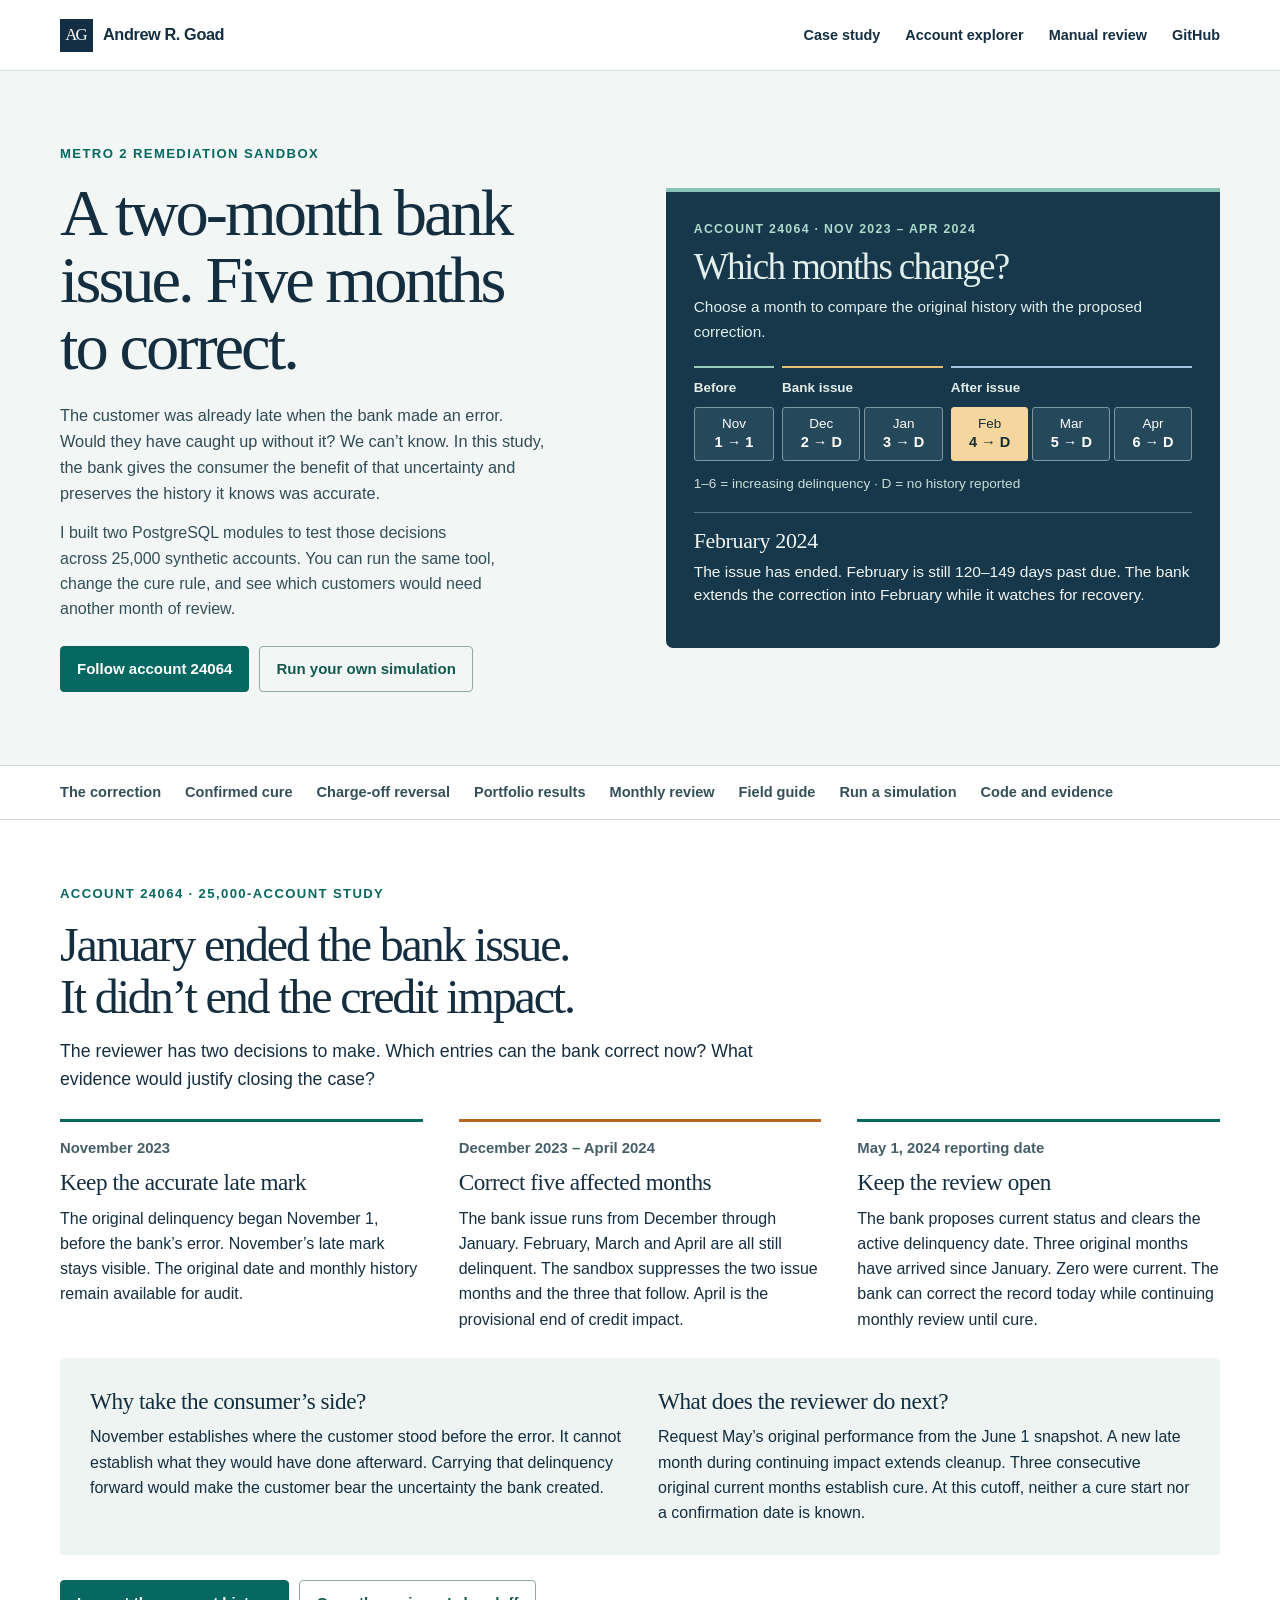
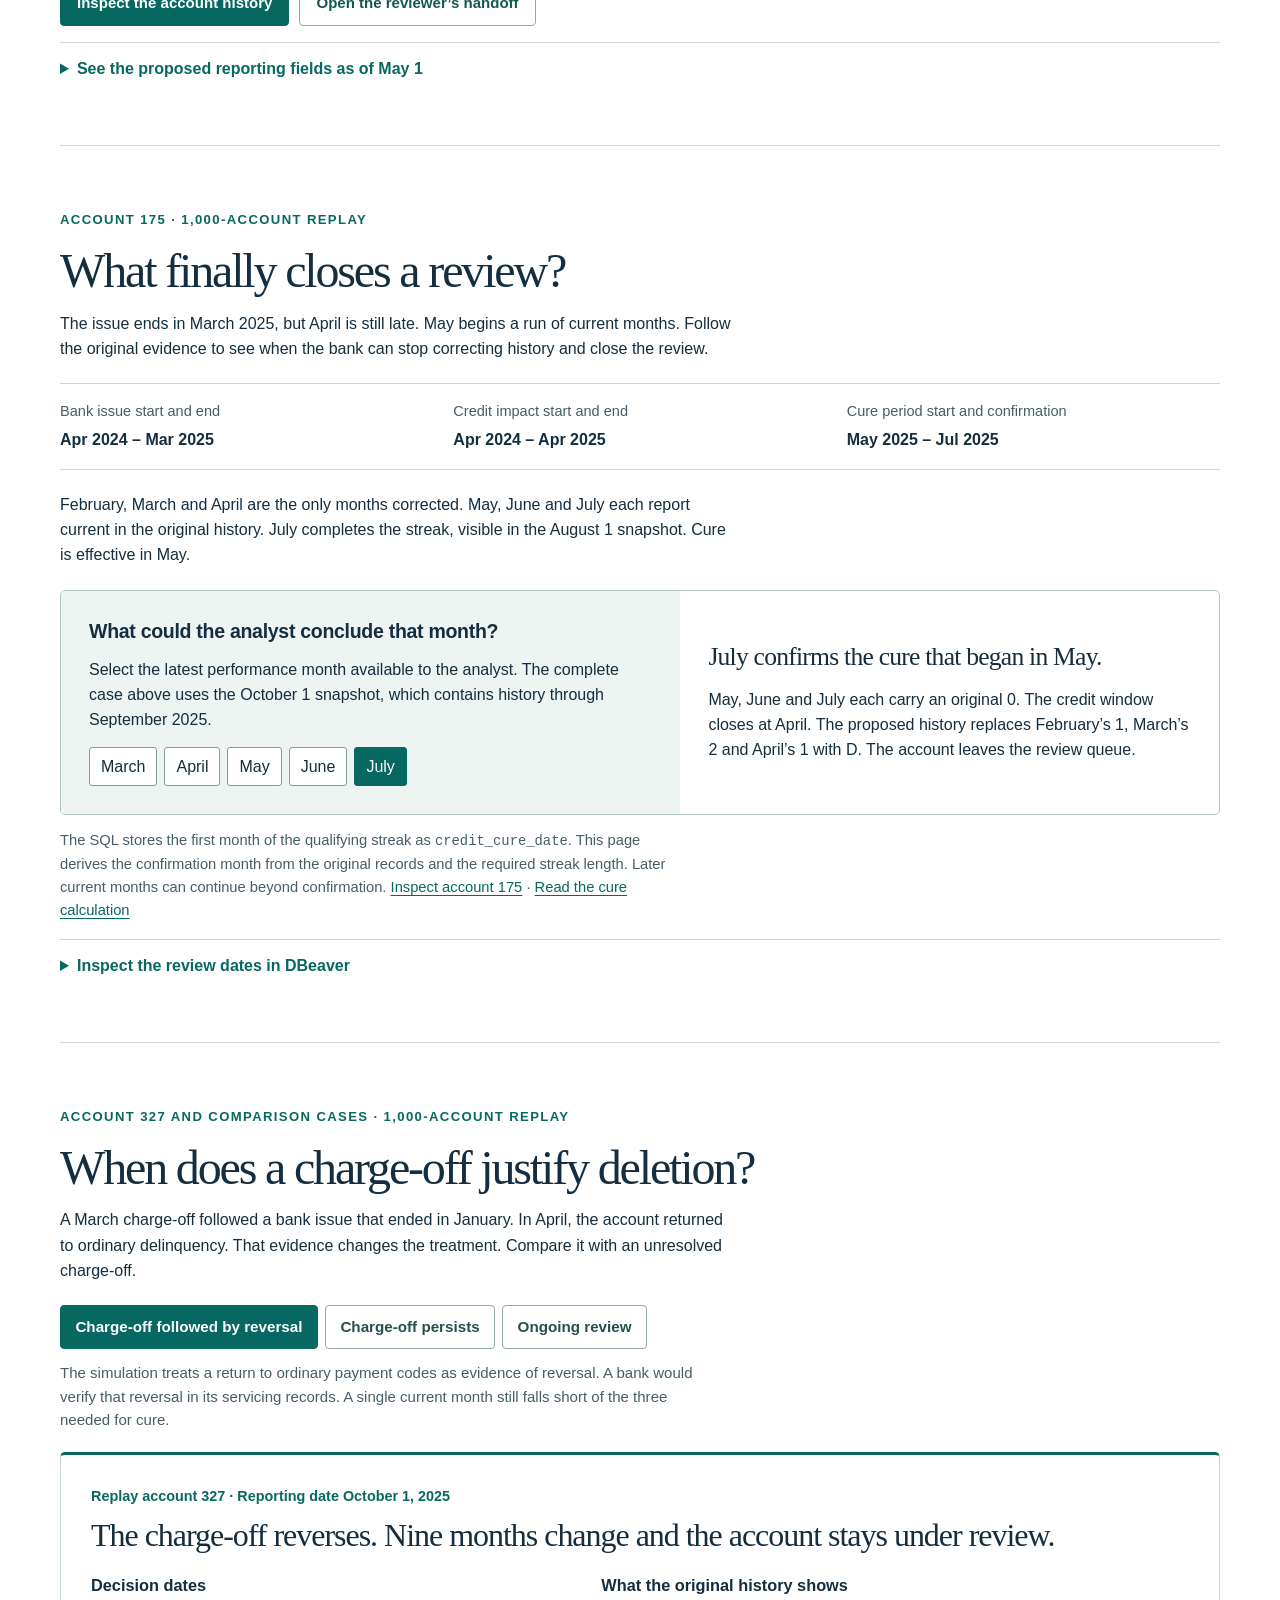
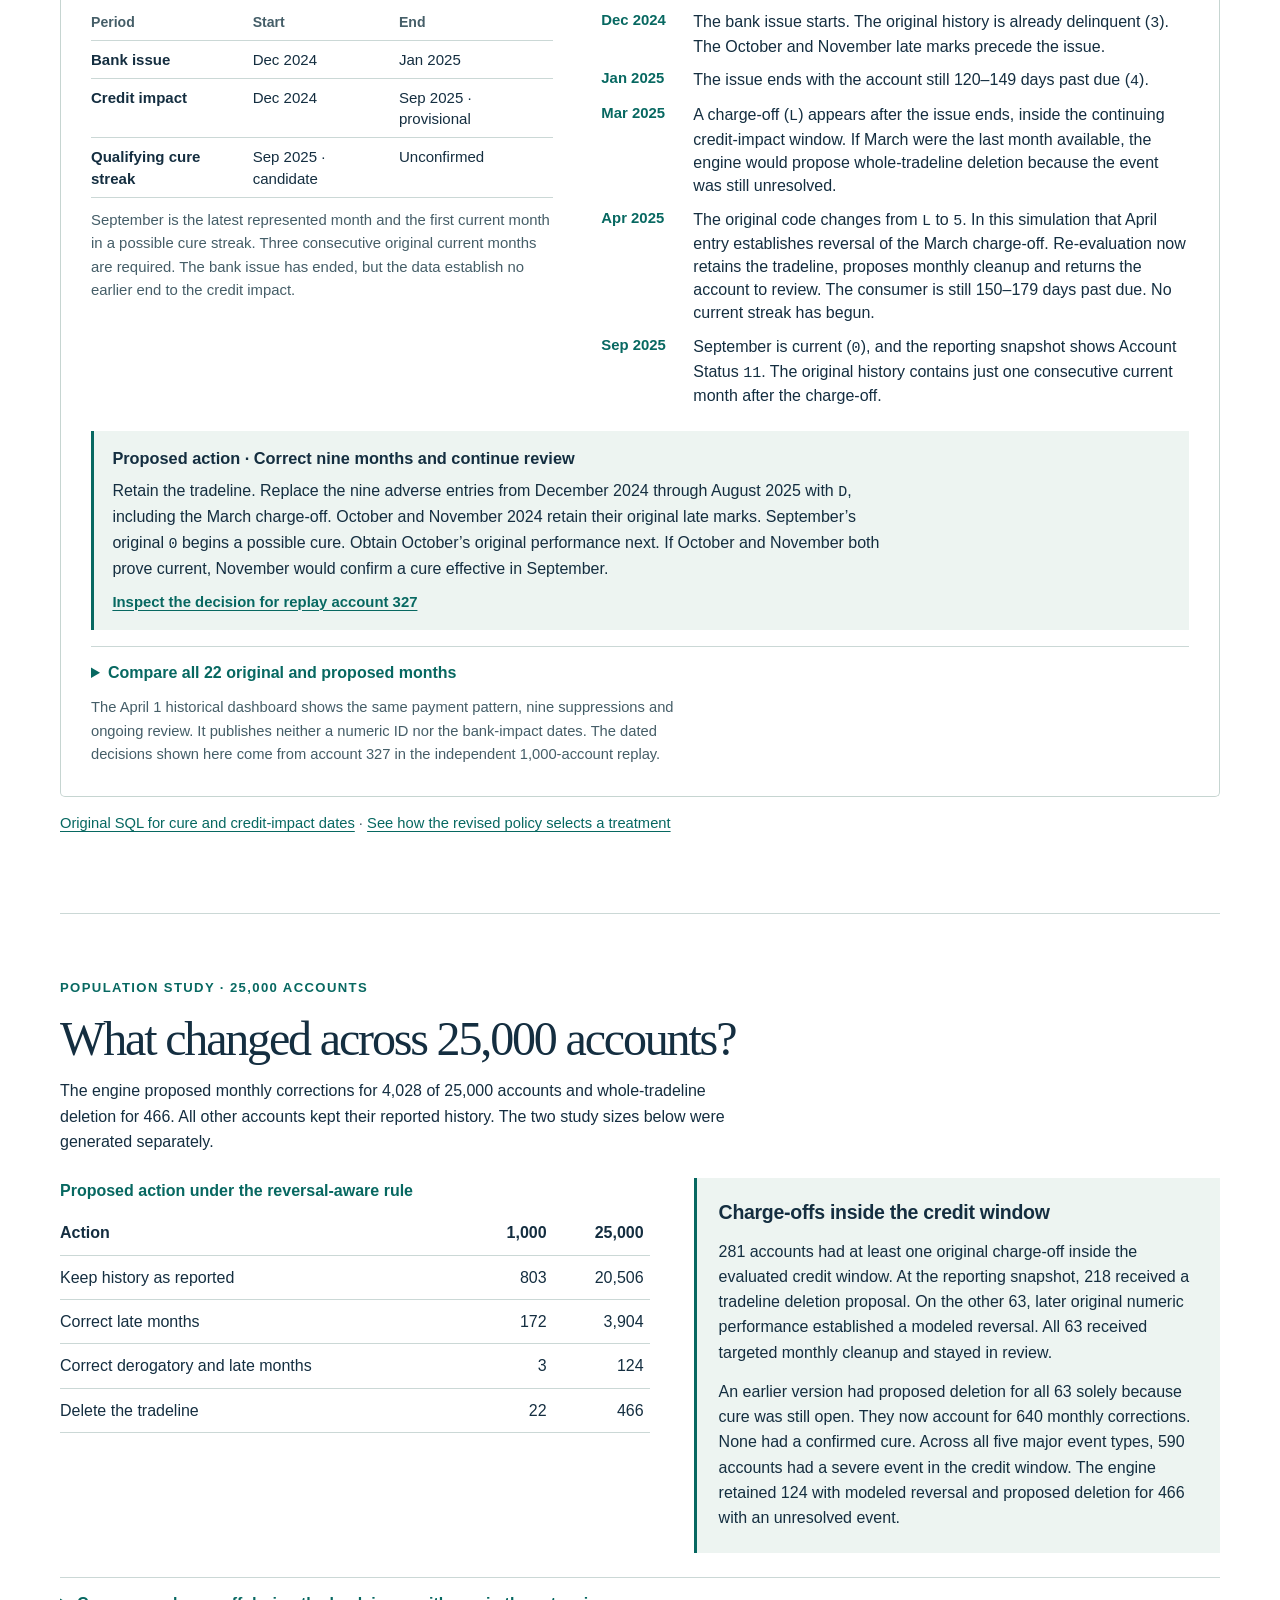
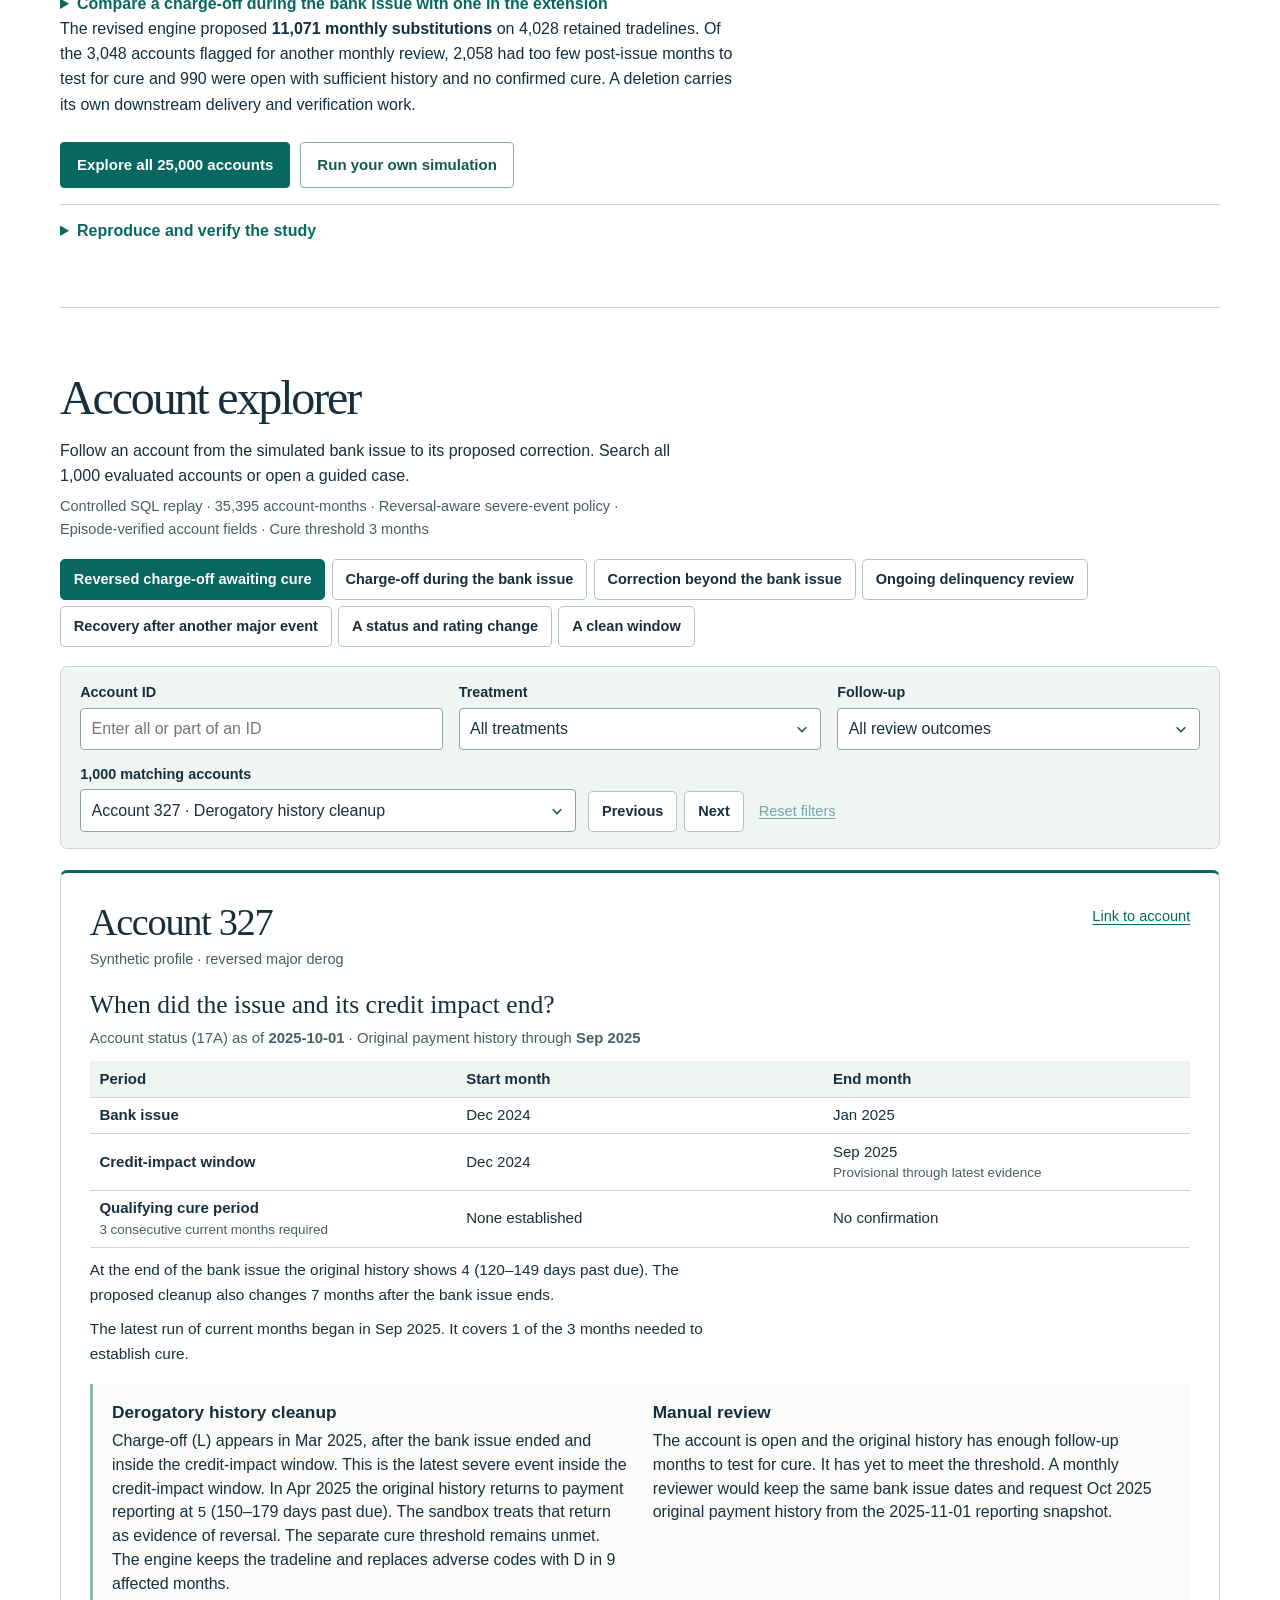
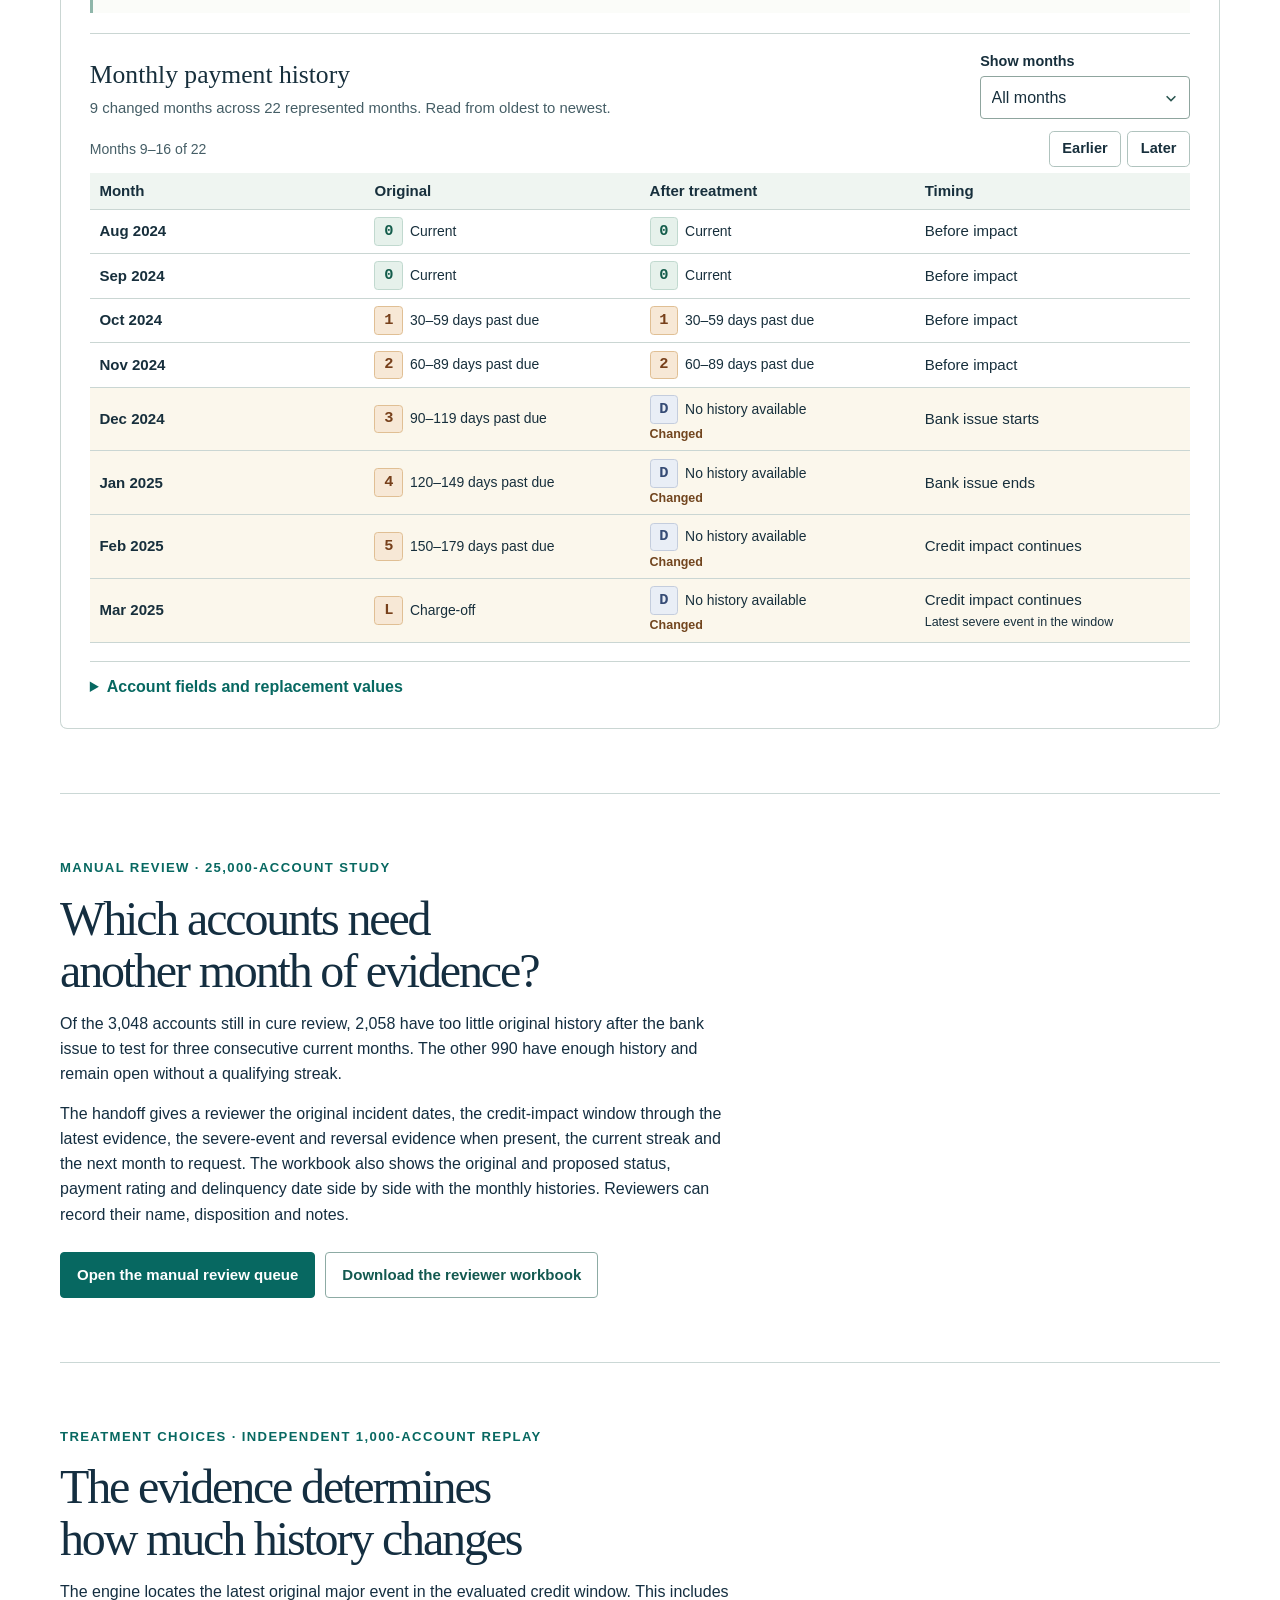
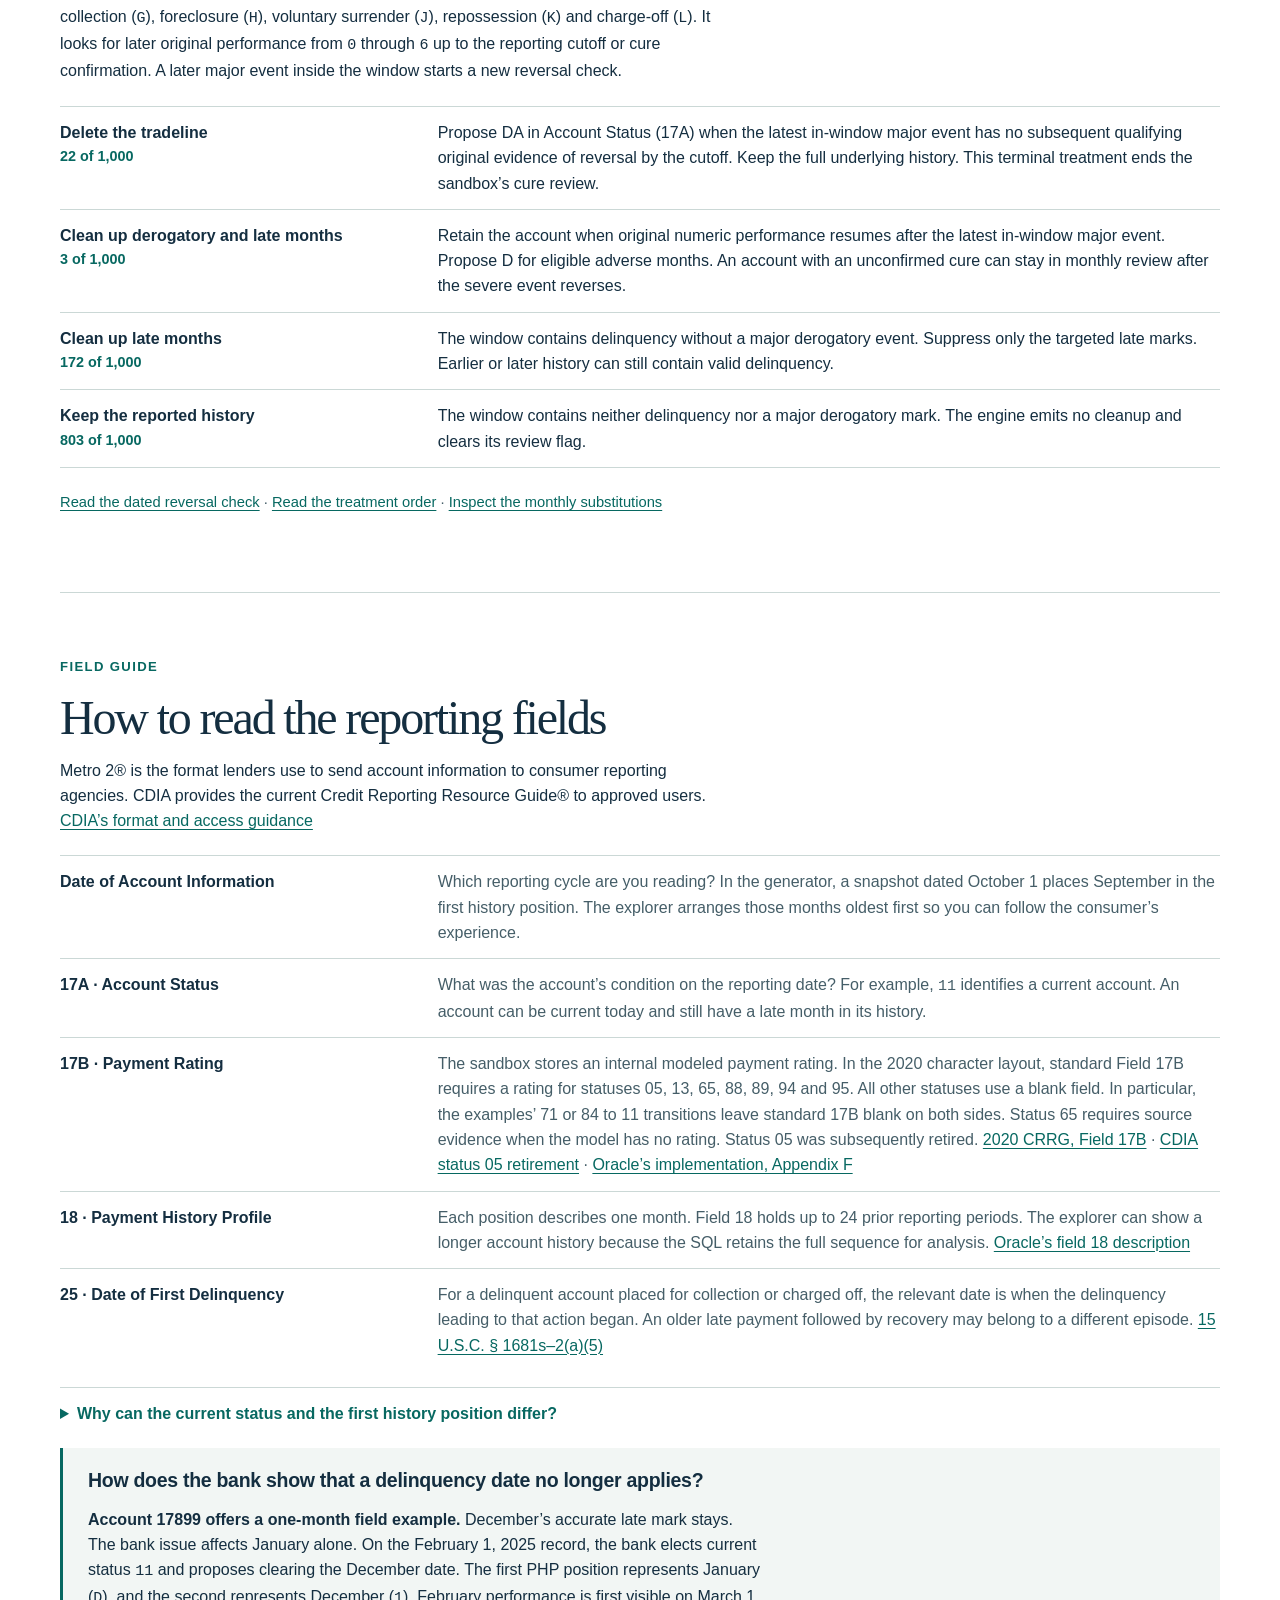
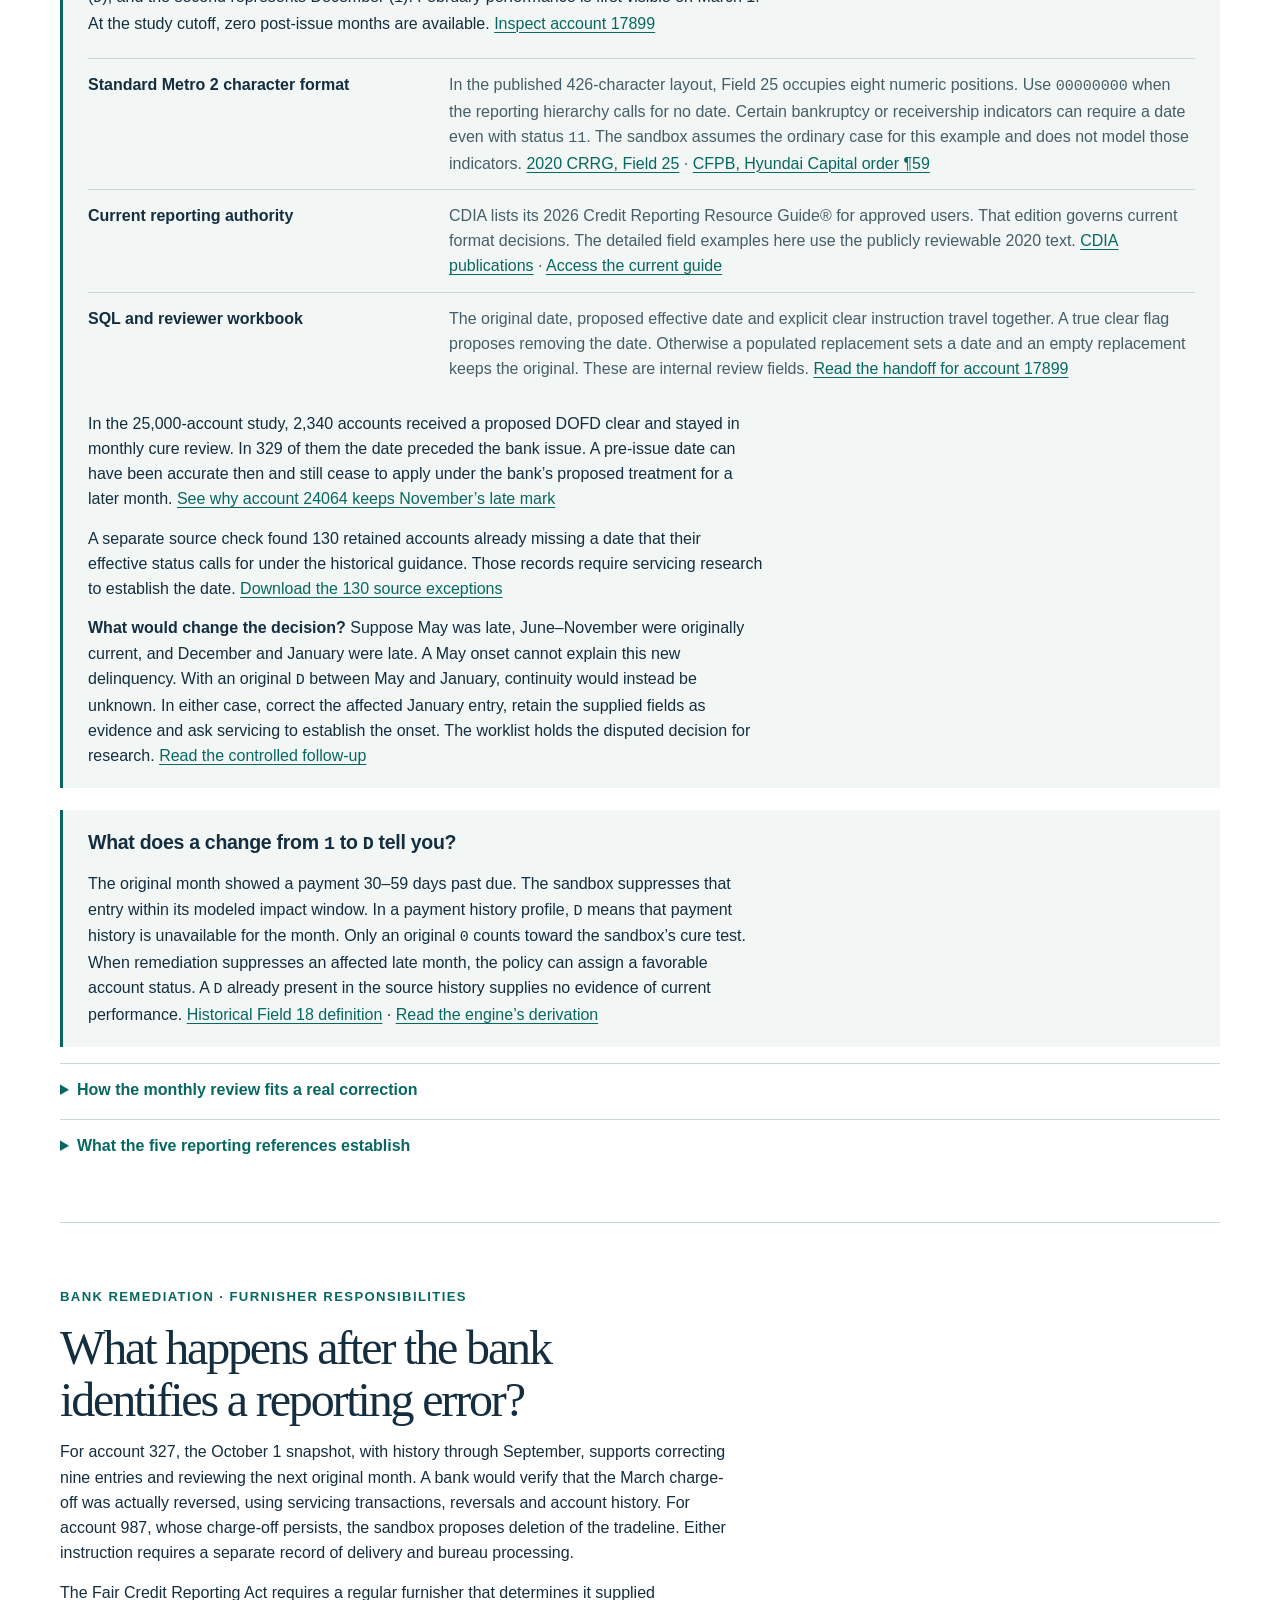
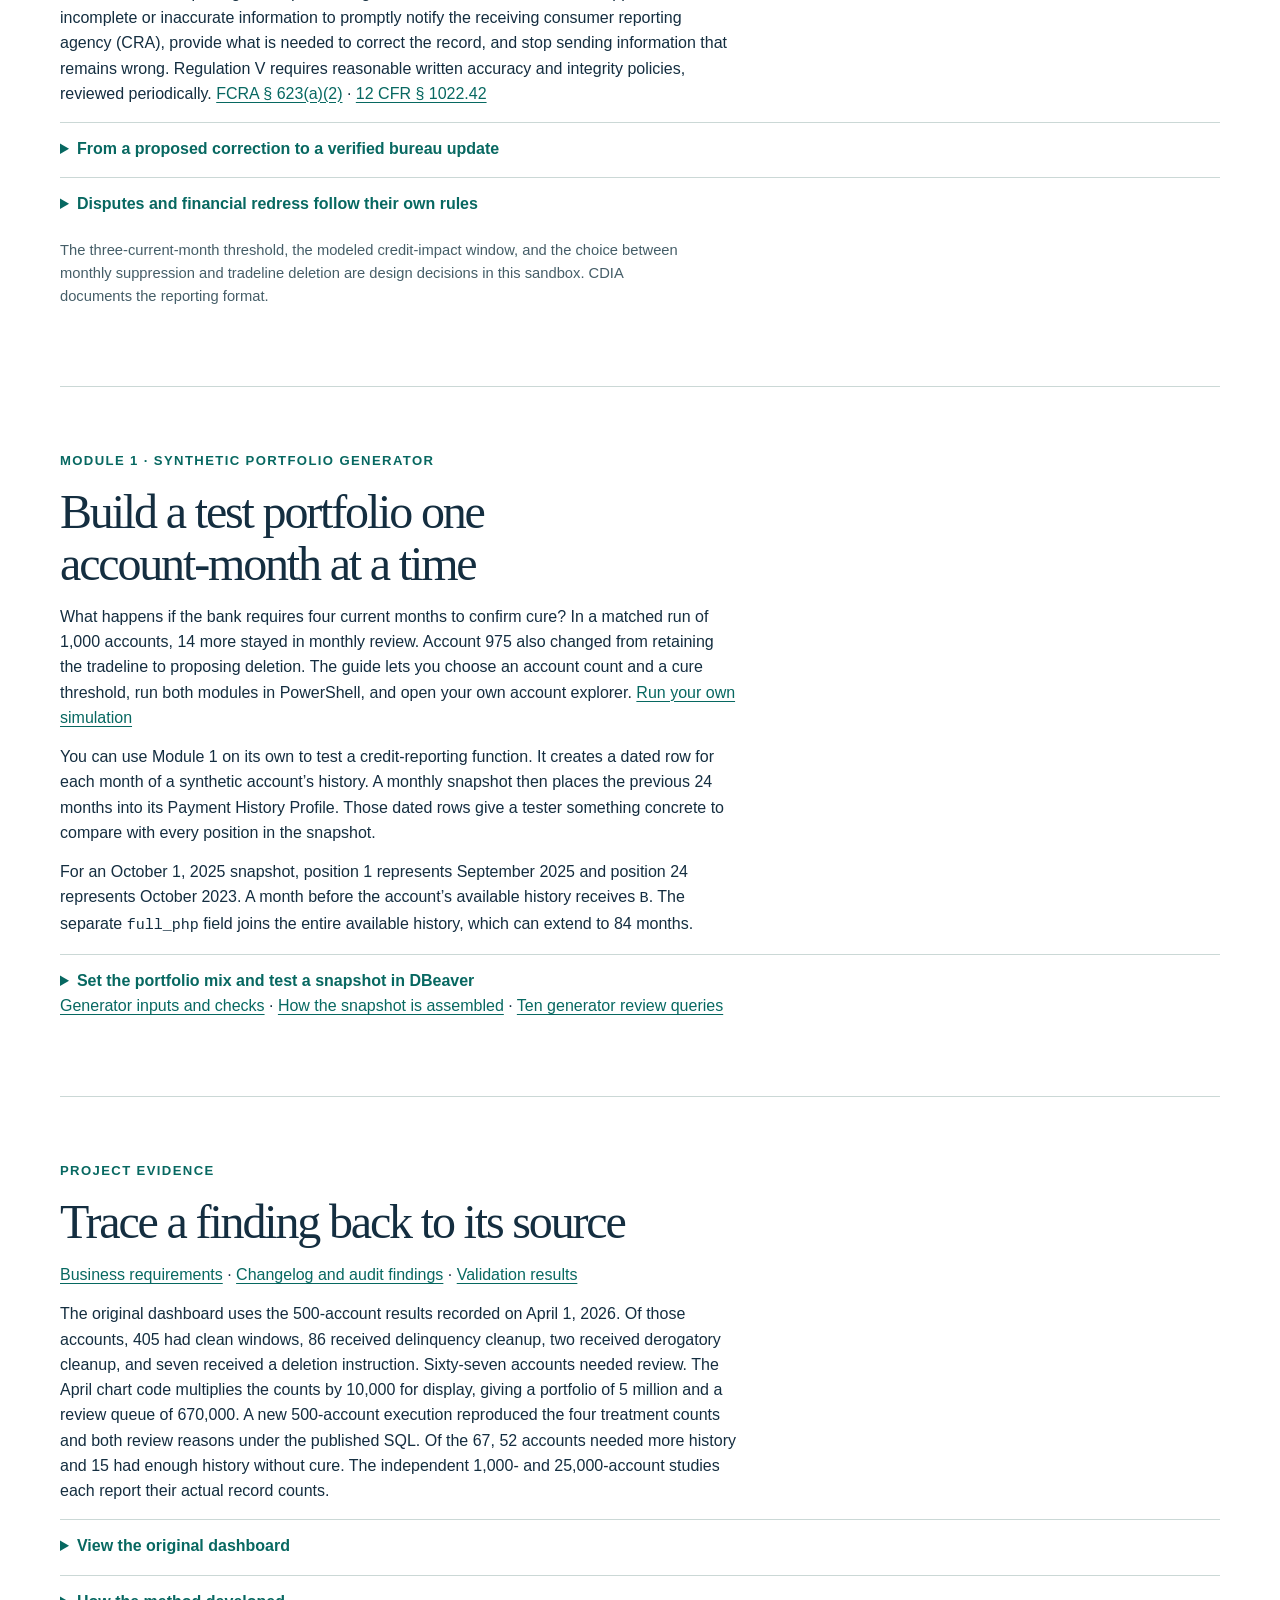
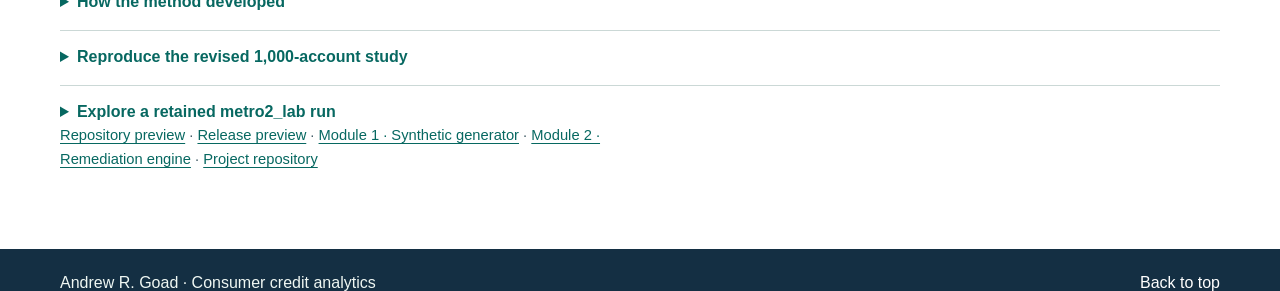
==== docs/index.html @ f79f72bf "Publish the Metro 2 remediation strategy simulator and reproducible studies" ====
<!doctype html>
<html lang="en"><head><meta charset="utf-8"><meta name="viewport" content="width=device-width,initial-scale=1">
<meta name="description" content="A two-month bank issue leads to five proposed credit-history corrections. Explore Andrew Goad’s PostgreSQL study of 25,000 synthetic accounts, the decisions behind each correction, and a PowerShell tool for testing your own strategy.">
<title>Five months to correct · Metro 2 Remediation Sandbox</title>
<link rel="stylesheet" href="history.css"><link rel="stylesheet" href="style.css"><link rel="stylesheet" href="explorer.css">
</head><body id="top"><a class="skip" href="#consumer-decision">Skip to the case</a>
<header class="topbar"><div class="wrap head-inner"><a class="brand" href="https://github.com/andrew-goad"><span class="monogram" aria-hidden="true">AG</span><span>Andrew R. Goad</span></a>
<nav aria-label="Portfolio navigation"><a href="#consumer-decision">Case study</a><a href="#explorer">Account explorer</a><a href="manual-review/index.html">Manual review</a><a href="https://github.com/andrew-goad/metro2-remediation-sandbox">GitHub</a></nav></div></header>
<main><aside class="loaded-cohort" id="retained-route" hidden><div class="wrap">
<strong id="ex-cohort"></strong><p>The Account explorer on this page reads your exported data. The featured cases and the 25,000-account queue use published study data.</p>
<a href="#explorer">Explore the loaded accounts</a> · <a href="scale/index.html">Open the separate 25,000-account example</a>
</div></aside><div class="mast"><div class="wrap hero">
<div class="opening"><p class="eyebrow">Metro 2 Remediation Sandbox</p><h1>A two-month bank issue. Five months to correct.</h1>
<p class="deck">The customer was already late when the bank made an error. Would they have caught up without it? We can’t know. In this study, the bank gives the consumer the benefit of that uncertainty and preserves the history it knows was accurate.</p>
<p class="hero-position">I built two PostgreSQL modules to test those decisions across 25,000 synthetic accounts. You can run the same tool, change the cure rule, and see which customers would need another month of review.</p>
<div class="actions"><a class="button primary" href="#consumer-decision">Follow account 24064</a><a class="button secondary" href="run.html">Run your own simulation</a></div></div>
<figure class="lead-trace" aria-labelledby="trace-title"><figcaption><p class="plot-kicker">Account 24064 · Nov 2023 – Apr 2024</p><h2 id="trace-title">Which months change?</h2><p>Choose a month to compare the original history with the proposed correction.</p></figcaption>
<div class="trace-grid"><div class="trace-group"><span class="trace-phase">Before</span><div class="trace-buttons"><button type="button" aria-controls="lead-month-detail" aria-pressed="false" aria-label="November 2023, 1 to 1" data-date="November 2023" data-why="November predates the bank issue. The customer was 30–59 days late. That accurate entry stays in the proposed history."><span>Nov</span><strong>1 → 1</strong></button></div></div><div class="trace-group"><span class="trace-phase">Bank issue</span><div class="trace-buttons"><button type="button" aria-controls="lead-month-detail" aria-pressed="false" aria-label="December 2023, 2 to D" data-date="December 2023" data-why="The issue begins. The original record shows 60–89 days past due. The bank proposes suppressing this affected month."><span>Dec</span><strong>2 → D</strong></button><button type="button" aria-controls="lead-month-detail" aria-pressed="false" aria-label="January 2024, 3 to D" data-date="January 2024" data-why="The issue ends while the original record shows 90–119 days past due. January is corrected. The case stays open for evidence after the issue."><span>Jan</span><strong>3 → D</strong></button></div></div><div class="trace-group"><span class="trace-phase">After issue</span><div class="trace-buttons"><button type="button" aria-controls="lead-month-detail" aria-pressed="true" aria-label="February 2024, 4 to D" data-date="February 2024" data-why="The issue has ended. February is still 120–149 days past due. The bank extends the correction into February while it watches for recovery."><span>Feb</span><strong>4 → D</strong></button><button type="button" aria-controls="lead-month-detail" aria-pressed="false" aria-label="March 2024, 5 to D" data-date="March 2024" data-why="March is 150–179 days past due. The credit impact continues, so the bank corrects March and checks the next original month."><span>Mar</span><strong>5 → D</strong></button><button type="button" aria-controls="lead-month-detail" aria-pressed="false" aria-label="April 2024, 6 to D" data-date="April 2024" data-why="April reaches 180 or more days past due. Three months have passed since the issue ended. All three were late. The next review needs May’s original performance."><span>Apr</span><strong>6 → D</strong></button></div></div></div>
<p class="trace-key">1–6 = increasing delinquency · D = no history reported</p>
<div class="trace-detail" id="lead-month-detail" aria-live="polite" aria-atomic="true"><h3>February 2024</h3><p>The issue has ended. February is still 120–149 days past due. The bank extends the correction into February while it watches for recovery.</p></div></figure></div></div>
<nav class="contents" aria-label="In this study"><div class="wrap"><a href="#consumer-decision">The correction</a><a href="#cure">Confirmed cure</a><a href="#dashboard-case">Charge-off reversal</a><a href="#scale-study">Portfolio results</a><a href="#manual-handoff">Monthly review</a><a href="#guidance">Field guide</a><a href="run.html">Run a simulation</a><a href="#evidence">Code and evidence</a></div></nav>
<div class="paper wrap">
<section id="consumer-decision" class="lead-case" aria-labelledby="decision-title">
<header><p class="eyebrow">Account 24064 · 25,000-account study</p>
<h2 id="decision-title">January ended the bank issue. It didn’t end the credit impact.</h2>
<p class="lead-intro">The reviewer has two decisions to make. Which entries can the bank correct now? What evidence would justify closing the case?</p></header>
<div class="decision-months">
<article><p class="month-label">November 2023</p><h3>Keep the accurate late mark</h3><p>The original delinquency began November 1, before the bank’s error. November’s late mark stays visible. The original date and monthly history remain available for audit.</p></article>
<article><p class="month-label">December 2023 – April 2024</p><h3>Correct five affected months</h3><p>The bank issue runs from December through January. February, March and April are all still delinquent. The sandbox suppresses the two issue months and the three that follow. April is the provisional end of credit impact.</p></article>
<article><p class="month-label">May 1, 2024 reporting date</p><h3>Keep the review open</h3><p>The bank proposes current status and clears the active delinquency date. Three original months have arrived since January. Zero were current. The bank can correct the record today while continuing monthly review until cure.</p></article>
</div>
<div class="decision-followup"><div><h3>Why take the consumer’s side?</h3><p>November establishes where the customer stood before the error. It cannot establish what they would have done afterward. Carrying that delinquency forward would make the customer bear the uncertainty the bank created.</p></div>
<div><h3>What does the reviewer do next?</h3><p>Request May’s original performance from the June 1 snapshot. A new late month during continuing impact extends cleanup. Three consecutive original current months establish cure. At this cutoff, neither a cure start nor a confirmation date is known.</p></div></div>
<div class="actions"><a class="button primary" href="scale/index.html#account=24064">Inspect the account history</a><a class="button secondary" href="manual-review/index.html#account=24064">Open the reviewer’s handoff</a></div>
<details><summary>See the proposed reporting fields as of May 1</summary><p>Account Status (17A) changes from <code>84</code> to <code>11</code>. The original November 1, 2023 date of first delinquency is explicitly cleared from the proposed record. In the payment history profile (PHP), April is the first position. The first five monthly entries change from <code>65432</code> to <code>DDDDD</code>. The sixth, November’s <code>1</code>, stays. The elected status and the three-month cure threshold are sandbox policy. <a href="#reporting-clock">How the reporting date relates to payment history</a></p></details>
</section>
<section id="cure" aria-labelledby="cure-title">
  <p class="eyebrow" id="worked-account-175">Account 175 · 1,000-account replay</p>
  <h2 id="cure-title">What finally closes a review?</h2>
  <p>The issue ends in March 2025, but April is still late. May begins a run of current months. Follow the original evidence to see when the bank can stop correcting history and close the review.</p>
  <dl class="cure-dates" aria-label="Account 175 dates at the October 2025 reporting snapshot">
    <div><dt>Bank issue start and end</dt><dd>Apr 2024 – Mar 2025</dd></div>
    <div><dt>Credit impact start and end</dt><dd>Apr 2024 – Apr 2025</dd></div>
    <div><dt>Cure period start and confirmation</dt><dd>May 2025 – Jul 2025</dd></div>
  </dl>
  <p>February, March and April are the only months corrected. May, June and July each report current in the original history. July completes the streak, visible in the August 1 snapshot. Cure is effective in May.</p>
  <div class="methodbox"><div class="simulation">
    <h3>What could the analyst conclude that month?</h3>
    <p>Select the latest performance month available to the analyst. The complete case above uses the October 1 snapshot, which contains history through September 2025.</p>
    <div class="month-row" role="group" aria-label="Latest available performance month in 2025">
      <button type="button" data-month="0" aria-pressed="false">March</button><button type="button" data-month="1" aria-pressed="false">April</button><button type="button" data-month="2" aria-pressed="false">May</button><button type="button" data-month="3" aria-pressed="false">June</button><button type="button" data-month="4" aria-pressed="true">July</button>
    </div></div>
    <div class="methodreading" aria-live="polite" aria-atomic="true"><h3 id="cure-label">July confirms the cure that began in May.</h3><p id="cure-description">May, June and July each carry an original 0. The credit window closes at April. The proposed history replaces February’s 1, March’s 2 and April’s 1 with D. The account leaves the review queue.</p></div>
  </div>
  <p class="source">The SQL stores the first month of the qualifying streak as <code>credit_cure_date</code>. This page derives the confirmation month from the original records and the required streak length. Later current months can continue beyond confirmation. <a data-replay-link hidden href="#account=175">Inspect account 175</a> · <a href="code/engine.html#L802">Read the cure calculation</a></p>
  <details><summary>Inspect the review dates in DBeaver</summary><p>This read-only query shows the incident dates, the working credit window and the latest month available to the analyst.</p>
  <pre><code>SELECT account, impact_start_date, impact_end_date,
       credit_impact_start_date, credit_impact_end_date,
       credit_cure_date, cure_consecutive_months_required,
       php_left_byte_date AS latest_performance_month,
       post_impact_month_count, remediation_treatment, manual_review_reason
FROM module2.metro2_remediation_window_eval
WHERE manual_review_flag = 1
ORDER BY latest_performance_month, account;</code></pre>
  <p>A fresh study generates a financial-impact interval for each account. For a follow-up on the same accounts in the same database, use the documented monthly rerun mode after adding original reporting months. It keeps the financial-impact dates from the prior run while recalculating reversal, cure and treatment. See the guide in the <a href="downloads/Metro2_PowerShell_Study.zip">PowerShell study kit</a>. <a href="code/engine.html#L480">Fixed-date follow-up controls</a> · <a href="code/engine.html#L583">Incident inputs</a> · <a href="code/engine.html#L1014">Review dispositions</a></p></details>
</section>
<section id="dashboard-case" class="worked-cases" aria-labelledby="worked-title">
<header id="case"><p class="eyebrow">Account 327 and comparison cases · 1,000-account replay</p>
<h2 id="worked-title">When does a charge-off justify deletion?</h2>
<p>A March charge-off followed a bank issue that ended in January. In April, the account returned to ordinary delinquency. That evidence changes the treatment. Compare it with an unresolved charge-off.</p></header>
<div class="wc-switch" role="group" aria-label="Choose a worked account" hidden>
  <button type="button" aria-controls="worked-account-327" aria-pressed="true">Charge-off followed by reversal</button>
  <button type="button" aria-controls="worked-account-987" aria-pressed="false">Charge-off persists</button>

<button type="button" aria-pressed="false" aria-controls="worked-account-958">Ongoing review</button></div>
<p class="wc-key">The simulation treats a return to ordinary payment codes as evidence of reversal. A bank would verify that reversal in its servicing records. A single current month still falls short of the three needed for cure.</p>
<article class="wc-record" id="worked-account-327" aria-labelledby="worked-heading-327">
  <header><p class="wc-source">Replay account 327 · Reporting date October 1, 2025</p>
    <h3 id="worked-heading-327">The charge-off reverses. Nine months change and the account stays under review.</h3></header>
  <div class="wc-layout">
    <div class="wc-dates">
      <table><caption>Decision dates</caption>
        <thead><tr><th scope="col">Period</th><th scope="col">Start</th><th scope="col">End</th></tr></thead>
        <tbody><tr><th scope="row">Bank issue</th><td><time datetime="2024-12-01">Dec 2024</time></td><td><time datetime="2025-01-01">Jan 2025</time></td></tr>
<tr><th scope="row">Credit impact</th><td><time datetime="2024-12-01">Dec 2024</time></td><td><time datetime="2025-09-01">Sep 2025</time> · provisional</td></tr>
<tr><th scope="row">Qualifying cure streak</th><td>Sep 2025 · candidate</td><td>Unconfirmed</td></tr></tbody>
      </table>
      <p>September is the latest represented month and the first current month in a possible cure streak. Three consecutive original current months are required. The bank issue has ended, but the data establish no earlier end to the credit impact.</p>
    </div>
    <div class="wc-sequence"><h4>What the original history shows</h4><ol><li><span class="wc-date"><time datetime="2024-12-01">Dec 2024</time></span><span>The bank issue starts. The original history is already delinquent (<code>3</code>). The October and November late marks precede the issue.</span></li>
<li><span class="wc-date"><time datetime="2025-01-01">Jan 2025</time></span><span>The issue ends with the account still 120–149 days past due (<code>4</code>).</span></li>
<li><span class="wc-date"><time datetime="2025-03-01">Mar 2025</time></span><span>A charge-off (<code>L</code>) appears after the issue ends, inside the continuing credit-impact window. If March were the last month available, the engine would propose whole-tradeline deletion because the event was still unresolved.</span></li>
<li><span class="wc-date"><time datetime="2025-04-01">Apr 2025</time></span><span>The original code changes from <code>L</code> to <code>5</code>. In this simulation that April entry establishes reversal of the March charge-off. Re-evaluation now retains the tradeline, proposes monthly cleanup and returns the account to review. The consumer is still 150–179 days past due. No current streak has begun.</span></li>
<li><span class="wc-date"><time datetime="2025-09-01">Sep 2025</time></span><span>September is current (<code>0</code>), and the reporting snapshot shows Account Status <code>11</code>. The original history contains just one consecutive current month after the charge-off.</span></li></ol></div>
  </div>
  <div class="wc-result"><h4>Proposed action · Correct nine months and continue review</h4>
<p>Retain the tradeline. Replace the nine adverse entries from December 2024 through August 2025 with <code>D</code>, including the March charge-off. October and November 2024 retain their original late marks. September’s original <code>0</code> begins a possible cure. Obtain October’s original performance next. If October and November both prove current, November would confirm a cure effective in September.</p>
<a data-replay-link href="#account=327" hidden>Inspect the decision for replay account 327</a></div><details class="wc-history"><summary>Compare all 22 original and proposed months</summary><p class="wc-instructions">Each cell shows the original and proposed monthly codes. Select a month to see its place in the bank issue, reversal or cure review.</p><div class="wc-month-reader"><div><div class="wc-month-group" role="group" aria-label="Before the bank issue"><h5>Before the bank issue</h5><div class="wc-months"><button type="button" aria-pressed="false" aria-controls="case327-reading" aria-label="December 2023, original 0 · Current, proposed 0 · Current" data-label="December 2023" data-original="0 · Current" data-proposed="0 · Current" data-why="This month precedes the bank issue. The proposed history retains the original 0."><span>Dec 2023</span><b>0 → 0</b></button><button type="button" aria-pressed="false" aria-controls="case327-reading" aria-label="January 2024, original 0 · Current, proposed 0 · Current" data-label="January 2024" data-original="0 · Current" data-proposed="0 · Current" data-why="This month precedes the bank issue. The proposed history retains the original 0."><span>Jan 2024</span><b>0 → 0</b></button><button type="button" aria-pressed="false" aria-controls="case327-reading" aria-label="February 2024, original 0 · Current, proposed 0 · Current" data-label="February 2024" data-original="0 · Current" data-proposed="0 · Current" data-why="This month precedes the bank issue. The proposed history retains the original 0."><span>Feb 2024</span><b>0 → 0</b></button><button type="button" aria-pressed="false" aria-controls="case327-reading" aria-label="March 2024, original 0 · Current, proposed 0 · Current" data-label="March 2024" data-original="0 · Current" data-proposed="0 · Current" data-why="This month precedes the bank issue. The proposed history retains the original 0."><span>Mar 2024</span><b>0 → 0</b></button><button type="button" aria-pressed="false" aria-controls="case327-reading" aria-label="April 2024, original 0 · Current, proposed 0 · Current" data-label="April 2024" data-original="0 · Current" data-proposed="0 · Current" data-why="This month precedes the bank issue. The proposed history retains the original 0."><span>Apr 2024</span><b>0 → 0</b></button><button type="button" aria-pressed="false" aria-controls="case327-reading" aria-label="May 2024, original 0 · Current, proposed 0 · Current" data-label="May 2024" data-original="0 · Current" data-proposed="0 · Current" data-why="This month precedes the bank issue. The proposed history retains the original 0."><span>May 2024</span><b>0 → 0</b></button><button type="button" aria-pressed="false" aria-controls="case327-reading" aria-label="June 2024, original 0 · Current, proposed 0 · Current" data-label="June 2024" data-original="0 · Current" data-proposed="0 · Current" data-why="This month precedes the bank issue. The proposed history retains the original 0."><span>Jun 2024</span><b>0 → 0</b></button><button type="button" aria-pressed="false" aria-controls="case327-reading" aria-label="July 2024, original 0 · Current, proposed 0 · Current" data-label="July 2024" data-original="0 · Current" data-proposed="0 · Current" data-why="This month precedes the bank issue. The proposed history retains the original 0."><span>Jul 2024</span><b>0 → 0</b></button><button type="button" aria-pressed="false" aria-controls="case327-reading" aria-label="August 2024, original 0 · Current, proposed 0 · Current" data-label="August 2024" data-original="0 · Current" data-proposed="0 · Current" data-why="This month precedes the bank issue. The proposed history retains the original 0."><span>Aug 2024</span><b>0 → 0</b></button><button type="button" aria-pressed="false" aria-controls="case327-reading" aria-label="September 2024, original 0 · Current, proposed 0 · Current" data-label="September 2024" data-original="0 · Current" data-proposed="0 · Current" data-why="This month precedes the bank issue. The proposed history retains the original 0."><span>Sep 2024</span><b>0 → 0</b></button><button type="button" aria-pressed="false" aria-controls="case327-reading" aria-label="October 2024, original 1 · 30–59 days past due, proposed 1 · 30–59 days past due" data-label="October 2024" data-original="1 · 30–59 days past due" data-proposed="1 · 30–59 days past due" data-why="This month precedes the bank issue. The proposed history retains the original 1."><span>Oct 2024</span><b>1 → 1</b></button><button type="button" aria-pressed="false" aria-controls="case327-reading" aria-label="November 2024, original 2 · 60–89 days past due, proposed 2 · 60–89 days past due" data-label="November 2024" data-original="2 · 60–89 days past due" data-proposed="2 · 60–89 days past due" data-why="This month precedes the bank issue. The proposed history retains the original 2."><span>Nov 2024</span><b>2 → 2</b></button></div></div><div class="wc-month-group" role="group" aria-label="During the bank issue"><h5>During the bank issue</h5><div class="wc-months"><button type="button" aria-pressed="false" aria-controls="case327-reading" aria-label="December 2024, original 3 · 90–119 days past due, proposed D · Payment history unavailable" data-label="December 2024" data-original="3 · 90–119 days past due" data-proposed="D · Payment history unavailable" data-why="The bank issue starts and the original code is 3. December is the first of the nine affected adverse months proposed for suppression."><span>Dec 2024</span><b>3 → D</b></button><button type="button" aria-pressed="false" aria-controls="case327-reading" aria-label="January 2025, original 4 · 120–149 days past due, proposed D · Payment history unavailable" data-label="January 2025" data-original="4 · 120–149 days past due" data-proposed="D · Payment history unavailable" data-why="The bank issue ends with an original 4, or 120–149 days past due. The credit-impact review extends beyond January."><span>Jan 2025</span><b>4 → D</b></button></div></div><div class="wc-month-group" role="group" aria-label="After the bank issue · Credit impact continues"><h5>After the bank issue · Credit impact continues</h5><div class="wc-months"><button type="button" aria-pressed="false" aria-controls="case327-reading" aria-label="February 2025, original 5 · 150–179 days past due, proposed D · Payment history unavailable" data-label="February 2025" data-original="5 · 150–179 days past due" data-proposed="D · Payment history unavailable" data-why="The original month is still delinquent after the bank issue. The sandbox proposes D for this affected reporting month. The cure test uses the original mark."><span>Feb 2025</span><b>5 → D</b></button><button type="button" aria-pressed="true" aria-controls="case327-reading" aria-label="March 2025, original L · Charge-off, proposed D · Payment history unavailable" data-label="March 2025" data-original="L · Charge-off" data-proposed="D · Payment history unavailable" data-why="March’s original charge-off falls in the extended credit-impact window. April’s subsequent original 5 supports reversal in the simulation. At the October 1 snapshot the engine proposes D for March and keeps the tradeline."><span>Mar 2025</span><b>L → D</b></button><button type="button" aria-pressed="false" aria-controls="case327-reading" aria-label="April 2025, original 5 · 150–179 days past due, proposed D · Payment history unavailable" data-label="April 2025" data-original="5 · 150–179 days past due" data-proposed="D · Payment history unavailable" data-why="April’s original 5 is the first numeric performance after March’s charge-off and establishes modeled reversal. At 150–179 days past due the account is still delinquent. April is eligible for suppression and does not start cure."><span>Apr 2025</span><b>5 → D</b></button><button type="button" aria-pressed="false" aria-controls="case327-reading" aria-label="May 2025, original 4 · 120–149 days past due, proposed D · Payment history unavailable" data-label="May 2025" data-original="4 · 120–149 days past due" data-proposed="D · Payment history unavailable" data-why="The original month is still delinquent after the bank issue. The sandbox proposes D for this affected reporting month. The cure test uses the original mark."><span>May 2025</span><b>4 → D</b></button><button type="button" aria-pressed="false" aria-controls="case327-reading" aria-label="June 2025, original 3 · 90–119 days past due, proposed D · Payment history unavailable" data-label="June 2025" data-original="3 · 90–119 days past due" data-proposed="D · Payment history unavailable" data-why="The original month is still delinquent after the bank issue. The sandbox proposes D for this affected reporting month. The cure test uses the original mark."><span>Jun 2025</span><b>3 → D</b></button><button type="button" aria-pressed="false" aria-controls="case327-reading" aria-label="July 2025, original 2 · 60–89 days past due, proposed D · Payment history unavailable" data-label="July 2025" data-original="2 · 60–89 days past due" data-proposed="D · Payment history unavailable" data-why="The original month is still delinquent after the bank issue. The sandbox proposes D for this affected reporting month. The cure test uses the original mark."><span>Jul 2025</span><b>2 → D</b></button><button type="button" aria-pressed="false" aria-controls="case327-reading" aria-label="August 2025, original 1 · 30–59 days past due, proposed D · Payment history unavailable" data-label="August 2025" data-original="1 · 30–59 days past due" data-proposed="D · Payment history unavailable" data-why="The original month is still delinquent after the bank issue. The sandbox proposes D for this affected reporting month. The cure test uses the original mark."><span>Aug 2025</span><b>1 → D</b></button><button type="button" aria-pressed="false" aria-controls="case327-reading" aria-label="September 2025, original 0 · Current, proposed 0 · Current" data-label="September 2025" data-original="0 · Current" data-proposed="0 · Current" data-why="September’s original 0 is the first current month after the bank issue. The record stops here. October and November would also need to be current to confirm a cure effective in September."><span>Sep 2025</span><b>0 → 0</b></button></div></div></div><aside class="wc-reading" id="case327-reading" aria-live="polite" aria-atomic="true"><h4 data-reading-label>March 2025</h4><dl><dt>Original payment history</dt><dd data-reading-original>L · Charge-off</dd><dt>Proposed payment history</dt><dd data-reading-proposed>D · Payment history unavailable</dd></dl><p data-reading-why>March’s original charge-off falls in the extended credit-impact window. April’s subsequent original 5 supports reversal in the simulation. At the October 1 snapshot the engine proposes D for March and keeps the tradeline.</p></aside></div></details><p class="wc-attribution">The April 1 historical dashboard shows the same payment pattern, nine suppressions and ongoing review. It publishes neither a numeric ID nor the bank-impact dates. The dated decisions shown here come from account 327 in the independent 1,000-account replay.</p></article>
<article class="wc-record" id="worked-account-987" aria-labelledby="worked-heading-987">
  <header><p class="wc-source">Independent replay account 987 · Reporting date December 1, 2023</p>
    <h3 id="worked-heading-987">The charge-off persists through the end of the bank issue.</h3></header>
  <div class="wc-layout">
    <div class="wc-dates">
      <table><caption>Decision dates</caption>
        <thead><tr><th scope="col">Period</th><th scope="col">Start</th><th scope="col">End</th></tr></thead>
        <tbody><tr><th scope="row">Bank issue</th><td><time datetime="2023-02-01">Feb 2023</time></td><td><time datetime="2023-11-01">Nov 2023</time></td></tr>
<tr><th scope="row">Credit impact</th><td><time datetime="2023-02-01">Feb 2023</time></td><td><time datetime="2023-11-01">Nov 2023</time></td></tr>
<tr><th scope="row">Qualifying cure streak</th><td>No qualifying start</td><td>Unconfirmed</td></tr></tbody>
      </table>
      <p>The bank issue ends in the latest represented month. The record contains zero later months in which to establish cure.</p>
    </div>
    <div class="wc-sequence"><h4>What the original history shows</h4><ol><li><span class="wc-date"><time datetime="2023-01-01">Jan 2023</time></span><span>The month before the issue, the account is current (<code>0</code>).</span></li>
<li><span class="wc-date"><time datetime="2023-02-01">Feb 2023</time></span><span>The bank issue starts. The account reports its first late month (<code>1</code>, 30–59 days past due).</span></li>
<li><span class="wc-date"><time datetime="2023-08-01">Aug 2023</time></span><span>The account reaches charge-off (<code>L</code>) during the issue.</span></li>
<li><span class="wc-date"><time datetime="2023-11-01">Nov 2023</time></span><span>The bank issue ends. Charge-off has continued through November. The December report contains no later performance.</span></li></ol></div>
  </div>
  <div class="wc-result"><h4>Proposed action</h4><p>Propose <code>DA</code> in Account Status to delete the entire tradeline. Charge-off appears during the bank issue and persists through the last available month. November’s original <code>L</code> is the latest major event. No subsequent original numeric performance establishes reversal by this snapshot. The module keeps all 25 original months as evidence and ends cure monitoring on its deletion proposal. A bank would separately track delivery and verify the bureau outcome.</p><a data-replay-link href="#account=987" hidden>Inspect all 25 months for account 987</a>
  </div>


</article>

<article class="wc-record" id="worked-account-958" aria-labelledby="worked-heading-958">
<header><p class="wc-source">Replay account 958 · Reporting date October 1, 2025</p><h3 id="worked-heading-958">Delinquency continues, so monthly review stays open.</h3></header>
<div class="wc-layout"><div class="wc-dates"><table><caption>Decision dates</caption><thead><tr><th scope="col">Period</th><th scope="col">Start</th><th scope="col">End</th></tr></thead><tbody>
<tr><th scope="row">Bank issue</th><td><time datetime="2025-04-01">Apr 2025</time></td><td><time datetime="2025-05-01">May 2025</time></td></tr>
<tr><th scope="row">Credit impact</th><td><time datetime="2025-04-01">Apr 2025</time></td><td><time datetime="2025-09-01">Sep 2025</time> · provisional</td></tr>
<tr><th scope="row">Qualifying cure streak</th><td>No start observed</td><td>Unconfirmed</td></tr></tbody></table>
<p>Four months of original performance follow the end of the bank issue. All four are delinquent. The account has yet to record the first current month of a qualifying streak.</p></div>
<div class="wc-sequence"><h4>What the original history shows</h4><ol>
<li><span class="wc-date">Apr 2025</span><span>The issue starts. The original history records 30–59 days past due (<code>1</code>).</span></li>
<li><span class="wc-date">May 2025</span><span>The issue ends. The account has fallen to 60–89 days past due (<code>2</code>).</span></li>
<li><span class="wc-date">Jun–Sep 2025</span><span>The original codes progress from <code>3</code> through <code>6</code>. The account remains delinquent. Its history contains no major derogatory event.</span></li></ol></div></div>
<div class="wc-result"><h4>Proposed action · Correct six months and continue review</h4><p>Replace the six affected late marks from April through September with <code>D</code>. Keep the bank issue dates fixed and review the next original month to see whether the credit impact continues or a possible cure begins.</p>
<a data-replay-link href="#account=958" hidden>Inspect all 13 months for account 958</a></div></article><p class="source"><a href="https://github.com/andrew-goad/metro2-remediation-sandbox/blob/1201adcc0b3a74a0f81e8f456a9e3d901f0aaca7/src/module_02_metro2_remediation_engine.sql#L620-L757">Original SQL for cure and credit-impact dates</a> · <a href="#treatments">See how the revised policy selects a treatment</a></p></section><section id="scale-study" class="scale-study" aria-labelledby="scale-title">
      <p class="eyebrow">Population study · 25,000 accounts</p>
      <h2 id="scale-title">What changed across 25,000 accounts?</h2>
      <p>The engine proposed monthly corrections for 4,028 of 25,000 accounts and whole-tradeline deletion for 466. All other accounts kept their reported history. The two study sizes below were generated separately.</p>
      <div class="scale-columns"><div><table class="study-counts"><caption>Proposed action under the reversal-aware rule</caption>
      <thead><tr><th scope="col">Action</th><th scope="col">1,000</th><th scope="col">25,000</th></tr></thead><tbody>
      <tr><th scope="row">Keep history as reported</th><td>803</td><td>20,506</td></tr>
      <tr><th scope="row">Correct late months</th><td>172</td><td>3,904</td></tr>
      <tr><th scope="row">Correct derogatory and late months</th><td>3</td><td>124</td></tr>
      <tr><th scope="row">Delete the tradeline</th><td>22</td><td>466</td></tr>
      </tbody></table></div>
      <aside class="scale-insight"><h3>Charge-offs inside the credit window</h3>
      <p>281 accounts had at least one original charge-off inside the evaluated credit window. At the reporting snapshot, 218 received a tradeline deletion proposal. On the other 63, later original numeric performance established a modeled reversal. All 63 received targeted monthly cleanup and stayed in review.</p>
      <p>An earlier version had proposed deletion for all 63 solely because cure was still open. They now account for 640 monthly corrections. None had a confirmed cure. Across all five major event types, 590 accounts had a severe event in the credit window. The engine retained 124 with modeled reversal and proposed deletion for 466 with an unresolved event.</p></aside></div>
      <details><summary>Compare a charge-off during the bank issue with one in the extension</summary>
<p>94 accounts first showed a charge-off during their bank issue. Of those, 58 received a deletion proposal and 36 received targeted cleanup. Account 24,267 first charged off in August 2024, two months before its bank issue ended in October. It remained charged off in November, its last observed month. <a href="scale/index.html#account=24267">Inspect account 24,267</a></p>
<p>Account 327’s bank issue ran from December 2024 through January 2025. Its March charge-off occurred after the issue ended, while the reporting impact was continuing. A return to delinquency in April and one current month in September left cure unconfirmed. It received nine monthly corrections and stayed under review. <a href="scale/index.html#account=327">Inspect account 327</a></p></details><p>The revised engine proposed <strong>11,071 monthly substitutions</strong> on 4,028 retained tradelines. Of the 3,048 accounts flagged for another monthly review, 2,058 had too few post-issue months to test for cure and 990 were open with sufficient history and no confirmed cure. A deletion carries its own downstream delivery and verification work.</p><div class="actions"><a class="button primary" href="scale/index.html">Explore all 25,000 accounts</a><a class="button secondary" href="run.html">Run your own simulation</a></div>
      <details><summary>Reproduce and verify the study</summary>
      <p>Extract the PowerShell study, open PowerShell in the extracted folder, and run the command below. It creates a fresh PostgreSQL database and keeps the database available for DBeaver. The included guide lists connection options and the output files.</p>
      <pre><code>powershell.exe -NoProfile -ExecutionPolicy Bypass -File .\tools\Run-Metro2Study.ps1 -AccountCount 25000</code></pre>
      <p>This run used PowerShell 7.7 and PostgreSQL 16.2. An independent SQL check reconstructed the cure dates, credit-impact boundaries, treatment, review decision and monthly changes from original records. It agreed on all 25,000 accounts and 873,193 account-months. The four treatment counts describe this generated population.</p>
      <p><a href="downloads/Metro2_25000_Results.zip" download>Download counts, run manifest and independent checks</a> · <a href="review.html">Read the code changelog and audit</a></p></details></section><section id="explorer" aria-label="Account explorer" data-study-snapshot="2026-11-27T15:57:11Z"><noscript>Enable JavaScript to browse the account histories.</noscript></section>

<section id="manual-handoff" aria-labelledby="handoff-title">
  <p class="eyebrow">Manual review · 25,000-account study</p>
  <h2 id="handoff-title">Which accounts need another month of evidence?</h2>
  <p>Of the 3,048 accounts still in cure review, 2,058 have too little original history after the bank issue to test for three consecutive current months. The other 990 have enough history and remain open without a qualifying streak.</p>
  <p>The handoff gives a reviewer the original incident dates, the credit-impact window through the latest evidence, the severe-event and reversal evidence when present, the current streak and the next month to request. The workbook also shows the original and proposed status, payment rating and delinquency date side by side with the monthly histories. Reviewers can record their name, disposition and notes.</p>
  <div class="actions"><a class="button primary" href="manual-review/index.html">Open the manual review queue</a><a class="button secondary" href="downloads/Metro2_Manual_Review_25000.xlsx" download>Download the reviewer workbook</a></div>
</section><section id="treatments" aria-labelledby="treat-title"><p class="eyebrow">Treatment choices · Independent 1,000-account replay</p><h2 id="treat-title">The evidence determines how much history changes</h2><p>The engine locates the latest original major event in the evaluated credit window. This includes collection (<code>G</code>), foreclosure (<code>H</code>), voluntary surrender (<code>J</code>), repossession (<code>K</code>) and charge-off (<code>L</code>). It looks for later original performance from <code>0</code> through <code>6</code> up to the reporting cutoff or cure confirmation. A later major event inside the window starts a new reversal check.</p>

<ul class="routes"><li><strong>Delete the tradeline<small>22 of 1,000</small></strong><span>Propose DA in Account Status (17A) when the latest in-window major event has no subsequent qualifying original evidence of reversal by the cutoff. Keep the full underlying history. This terminal treatment ends the sandbox’s cure review.</span></li><li><strong>Clean up derogatory and late months<small>3 of 1,000</small></strong><span>Retain the account when original numeric performance resumes after the latest in-window major event. Propose D for eligible adverse months. An account with an unconfirmed cure can stay in monthly review after the severe event reverses.</span></li><li><strong>Clean up late months<small>172 of 1,000</small></strong><span>The window contains delinquency without a major derogatory event. Suppress only the targeted late marks. Earlier or later history can still contain valid delinquency.</span></li><li><strong>Keep the reported history<small>803 of 1,000</small></strong><span>The window contains neither delinquency nor a major derogatory mark. The engine emits no cleanup and clears its review flag.</span></li></ul>
<p class="source"><a href="code/engine.html#L955">Read the dated reversal check</a> · <a href="code/engine.html#L980">Read the treatment order</a> · <a href="code/engine.html#L1064">Inspect the monthly substitutions</a></p>


</section>

<section id="guidance" aria-labelledby="guidance-title" class="guide-section">
  <header class="section-head">
    <p class="eyebrow">Field guide</p><h2 id="guidance-title">How to read the reporting fields</h2>
    <p>Metro 2® is the format lenders use to send account information to consumer reporting agencies. CDIA provides the current Credit Reporting Resource Guide® to approved users. <a href="https://www.cdiaonline.org/resources/furnishers-of-data-overview/metro2-information/">CDIA’s format and access guidance</a></p>
  </header>
  <dl class="field-guide"><div><dt>Date of Account Information</dt><dd>Which reporting cycle are you reading? In the generator, a snapshot dated October 1 places September in the first history position. The explorer arranges those months oldest first so you can follow the consumer’s experience.</dd></div>
    <div><dt>17A · Account Status</dt><dd>What was the account’s condition on the reporting date? For example, <code>11</code> identifies a current account. An account can be current today and still have a late month in its history.</dd></div>
    <div id="field-17b"><dt>17B · Payment Rating</dt><dd>The sandbox stores an internal modeled payment rating. In the 2020 character layout, standard Field 17B requires a rating for statuses 05, 13, 65, 88, 89, 94 and 95. All other statuses use a blank field. In particular, the examples’ 71 or 84 to 11 transitions leave standard 17B blank on both sides. Status 65 requires source evidence when the model has no rating. Status 05 was subsequently retired. <a href="https://autodealerplus.com/dealerzone/metro2.pdf#page=64">2020 CRRG, Field 17B</a> · <a href="https://www.cdiaonline.org/ondemand-retirement-of-account-status-05-transferred/">CDIA status 05 retirement</a> · <a href="https://docs.oracle.com/en/industries/financial-services/financial-lending-leasing/14.12.0.0.0/metro-ii-data-preparation-and-reporting/metro-ii-data-preparation-and-reporting.pdf#page=49">Oracle’s implementation, Appendix F</a></dd></div>
    <div><dt>18 · Payment History Profile</dt><dd>Each position describes one month. Field 18 holds up to 24 prior reporting periods. The explorer can show a longer account history because the SQL retains the full sequence for analysis. <a href="https://docs.oracle.com/en/industries/financial-services/financial-lending-leasing/14.12.0.0.0/metro-ii-data-preparation-and-reporting/metro-ii-data-preparation-and-reporting.pdf#page=16">Oracle’s field 18 description</a></dd></div>
    <div><dt>25 · Date of First Delinquency</dt><dd>For a delinquent account placed for collection or charged off, the relevant date is when the delinquency leading to that action began. An older late payment followed by recovery may belong to a different episode. <a href="https://uscode.house.gov/us/usc/119-118/t15/s1681s-2/">15 U.S.C. § 1681s–2(a)(5)</a></dd></div>
  </dl>
  <details class="guide-sources" id="reporting-clock"><summary>Why can the current status and the first history position differ?</summary>
    <p><strong>Read the reporting date first.</strong> Field 17A represents account status as of Field 24, the Date of Account Information. Field 18 holds up to 24 prior reporting periods, most recent first. In the February 1 record for account 17899, status is as of February 1 and history positions one and two represent January and December. This sandbox uses first-of-month snapshots. <a href="https://autodealerplus.com/dealerzone/metro2.pdf#page=65">2020 CRRG, Field 18 and Exhibit 5</a></p>
    <p><strong>Furnisher timing.</strong> Reporting dates can vary by furnisher and statement cycle. GOLDPoint and FPS GOLD describe the prior-period sequence in their reporting systems. M2 Reporter’s payment-reversal example dates the first history position to the previous month. <a href="https://www.equifax.com/personal/education/credit-cards/articles/-/learn/credit-card-reporting-credit-bureaus/">Equifax on reporting cycles</a> · <a href="https://secure.goldpointsystems.com/gpsdocs/loans/CreditReporting/FPSRP184.pdf#page=21">GOLDPoint, Field 18</a> · <a href="https://secure.fps-gold.com/docsOnWeb/loans/CreditReporting/CreditReporting.pdf#page=40">FPS GOLD, payment history</a> · <a href="https://www.m2reporter.com/help/faq.html">M2 Reporter, FAQ 49</a></p>
    <p><strong>Reading a bureau grid.</strong> Experian describes building history from monthly reports or using a verified furnisher-supplied grid. A consumer-facing row of months can therefore have a different origin from one raw Field 18. For an audit, start with the dated record the bank sent and reconcile the bureau’s result separately. <a href="https://www.experian.com/business/solutions/data-furnisher-reporting/frequently-asked-questions">Experian reporting FAQ</a> · <a href="https://ccasite.org/resources/metro-2-field-guide/">CCA field guide for readers</a></p>
    <p><strong>Model assumption.</strong> The generator uses prior payment history to simulate status as of the reporting date. A live furnisher uses contemporaneous account records for that date. The bank’s actual adjustment and the as-of status it furnishes need support in those records. <a href="https://www.consumerfinance.gov/rules-policy/regulations/1022/41/">Regulation V, accuracy and integrity</a></p>
  </details>
  <article id="field-25" class="guide-note" aria-labelledby="field25-title">
    <h3 id="field25-title">How does the bank show that a delinquency date no longer applies?</h3>
    <p><strong>Account 17899 offers a one-month field example.</strong> December’s accurate late mark stays. The bank issue affects January alone. On the February 1, 2025 record, the bank elects current status <code>11</code> and proposes clearing the December date. The first PHP position represents January (<code>D</code>), and the second represents December (<code>1</code>). February performance is first visible on March 1. At the study cutoff, zero post-issue months are available. <a href="scale/index.html#account=17899">Inspect account 17899</a></p>
    <dl class="field-guide">
      <div><dt>Standard Metro 2 character format</dt><dd>In the published 426-character layout, Field 25 occupies eight numeric positions. Use <code>00000000</code> when the reporting hierarchy calls for no date. Certain bankruptcy or receivership indicators can require a date even with status <code>11</code>. The sandbox assumes the ordinary case for this example and does not model those indicators. <a href="https://autodealerplus.com/dealerzone/metro2.pdf#page=70">2020 CRRG, Field 25</a> · <a href="https://files.consumerfinance.gov/f/documents/cfpb_hyundai-capital-america_consent-order_2022-07.pdf#page=16">CFPB, Hyundai Capital order ¶59</a></dd></div>
      <div><dt>Current reporting authority</dt><dd>CDIA lists its 2026 Credit Reporting Resource Guide® for approved users. That edition governs current format decisions. The detailed field examples here use the publicly reviewable 2020 text. <a href="https://www.cdiaonline.org/publications/">CDIA publications</a> · <a href="https://www.cdiaonline.org/resources/furnishers-of-data-overview/metro2-information/">Access the current guide</a></dd></div>
      <div><dt>SQL and reviewer workbook</dt><dd>The original date, proposed effective date and explicit clear instruction travel together. A true clear flag proposes removing the date. Otherwise a populated replacement sets a date and an empty replacement keeps the original. These are internal review fields. <a href="manual-review/index.html#account=17899">Read the handoff for account 17899</a></dd></div>
    </dl>
    <p>In the 25,000-account study, 2,340 accounts received a proposed DOFD clear and stayed in monthly cure review. In 329 of them the date preceded the bank issue. A pre-issue date can have been accurate then and still cease to apply under the bank’s proposed treatment for a later month. <a href="#consumer-decision">See why account 24064 keeps November’s late mark</a></p>
    <p>A separate source check found 130 retained accounts already missing a date that their effective status calls for under the historical guidance. Those records require servicing research to establish the date. <a href="downloads/Metro2_Field25_Source_Exceptions_25000.csv" download>Download the 130 source exceptions</a></p>
  <p><strong>What would change the decision?</strong> Suppose May was late, June–November were originally current, and December and January were late. A May onset cannot explain this new delinquency. With an original <code>D</code> between May and January, continuity would instead be unknown. In either case, correct the affected January entry, retain the supplied fields as evidence and ask servicing to establish the onset. The worklist holds the disputed decision for research. <a href="retest.html#episode">Read the controlled follow-up</a></p></article>
  <aside class="guide-note" aria-labelledby="suppression-title">
    <h3 id="suppression-title">What does a change from <code>1</code> to <code>D</code> tell you?</h3>
    <p>The original month showed a payment 30–59 days past due. The sandbox suppresses that entry within its modeled impact window. In a payment history profile, <code>D</code> means that payment history is unavailable for the month. Only an original <code>0</code> counts toward the sandbox’s cure test. When remediation suppresses an affected late month, the policy can assign a favorable account status. A <code>D</code> already present in the source history supplies no evidence of current performance. <a href="https://autodealerplus.com/dealerzone/metro2.pdf#page=65">Historical Field 18 definition</a> · <a href="code/engine.html">Read the engine’s derivation</a></p>
  </aside>
  <details class="guide-sources"><summary>How the monthly review fits a real correction</summary>
    <p>The review flag gives an analyst a reason to revisit a case as later months arrive. A regular furnisher that determines it sent incomplete or inaccurate information must promptly notify the receiving agency and provide the information needed to correct it. The sandbox’s follow-up cadence applies to unresolved impact. Its three-month threshold and treatment choices are assumptions for testing. <a href="https://uscode.house.gov/us/usc/119-118/t15/s1681s-2/">15 U.S.C. § 1681s–2(a)(2)</a> · <a href="https://www.consumerfinance.gov/rules-policy/regulations/1022/e/">CFPB furnishing guidelines</a></p>
  </details>
<details class="guide-sources"><summary>What the five reporting references establish</summary>
<p>Field 18 records monthly performance. In that field <code>L</code> identifies a charge-off and <code>D</code> identifies unavailable payment history for one month. An Account Status of <code>DA</code> is a whole-account deletion instruction for a reporting error. In the worked cases, the documented bank issue and the subsequent performance determine which proposed correction the sandbox selects.</p>
<ul class="refs">
<li><strong>CDIA.</strong> The public overview explains the format and provides the access route for approved users of the current Credit Reporting Resource Guide®. <a href="https://www.cdiaonline.org/resources/furnishers-of-data-overview/metro2-information/">Current guide access</a></li>
<li><strong>2020 Credit Reporting Resource Guide®.</strong> Historical field 18 and Exhibit 4 distinguish a monthly history code from deletion of an erroneous account record. The current guide is available through CDIA. <a href="https://www.cdiaonline.org/resources/furnishers-of-data-overview/metro2-information/">CDIA resources</a></li>
<li><strong>Oracle Financial Services Lending and Leasing 14.12.</strong> The field mapping and nonfraud deletion example show how one servicing system implements the two operations. <a href="https://docs.oracle.com/en/industries/financial-services/financial-lending-leasing/14.12.0.0.0/metro-ii-data-preparation-and-reporting/metro-ii-data-preparation-and-reporting.pdf#page=37">Appendix A, PDF page 37</a></li>
<li><strong>Mercury training presentation hosted by CCA.</strong> The payment-pattern example illustrates how a monthly position can record delinquency, charge-off or unavailable history. <a href="https://ccasite.org/members/wp-content/uploads/2014/02/Metro-2-Reporting.pdf#page=14">Slide 14</a></li>
<li><strong>FPS GOLD.</strong> Its servicing guide distinguishes the monthly history field and the account deletion instruction. Its correction workflow also covers the source fields that can cause an error to recur the next cycle. <a href="https://secure.fps-gold.com/docsOnWeb/loans/CreditReporting/CreditReporting.pdf#page=57">Account status</a> · <a href="https://secure.fps-gold.com/docsOnWeb/loans/CreditReporting/CreditReporting.pdf#page=72">Corrections</a></li>
</ul><p>The project sets the number of current months required for cure and specifies which treatment to propose for a given history. The five references document the reporting format and its use.</p></details></section>

<section id="bank-remediation" class="bank-controls" aria-labelledby="bank-remediation-title">
  <p class="eyebrow">Bank remediation · Furnisher responsibilities</p>
  <h2 id="bank-remediation-title">What happens after the bank identifies a reporting error?</h2>
  <p>For account 327, the October 1 snapshot, with history through September, supports correcting nine entries and reviewing the next original month. A bank would verify that the March charge-off was actually reversed, using servicing transactions, reversals and account history. For account 987, whose charge-off persists, the sandbox proposes deletion of the tradeline. Either instruction requires a separate record of delivery and bureau processing.</p>
  <p>The Fair Credit Reporting Act requires a regular furnisher that determines it supplied incomplete or inaccurate information to promptly notify the receiving consumer reporting agency (CRA), provide what is needed to correct the record, and stop sending information that remains wrong. Regulation V requires reasonable written accuracy and integrity policies, reviewed periodically. <a href="https://www.govinfo.gov/content/pkg/USCODE-2024-title15/html/USCODE-2024-title15-chap41-subchapIII-sec1681s-2.htm">FCRA § 623(a)(2)</a> · <a href="https://www.consumerfinance.gov/rules-policy/regulations/1022/42/">12 CFR § 1022.42</a></p>
  <details><summary>From a proposed correction to a verified bureau update</summary>
    <ol class="control-steps">
      <li><strong>Establish who and when.</strong> Trace the servicing error to affected products and accounts. Reconcile fees, hardship adjustments, payments and reversals to the ledger. Record the first and last months of financial impact for each account and test for continuing harm after the incident ends.</li>
      <li><strong>Identify exactly what was wrong.</strong> Compare source evidence to the record actually sent. Check account status, payment rating, monthly history and delinquency dates together. Check balances and amounts past due when the error affected them. Record why particular months should change or why an entire tradeline should be deleted.</li>
      <li><strong>Send the correction to each affected recipient.</strong> Use the original furnishing files to identify each CRA that received the error. Record the before-and-after fields, transmission date and response for each recipient. A bank that furnished the error to three nationwide bureaus and one specialty CRA has four recipients to address. <a href="https://www.federalregister.gov/documents/2016/02/04/2016-01987/compliance-bulletin-the-fcras-requirement-that-furnishers-establish-and-implement-reasonable-written">CFPB Bulletin 2016-01 on nationwide and specialty CRAs</a></li>
      <li><strong>Verify the result and prevent recurrence.</strong> As operating controls, reconcile submissions to acknowledgments and exceptions, sample downstream records where available, resolve missing or rejected updates, and check that the next furnishing cycle carries the corrected data. Retain counts, source evidence and exception dispositions. <a href="https://www.consumerfinance.gov/rules-policy/regulations/1022/e/">Regulation V, Appendix E, sections II and III</a></li>
    </ol>
    <p>The sandbox produces proposed fields and monthly decisions from synthetic histories. Transmission, bureau acknowledgment, downstream verification and financial redress are steps for a bank to perform separately.</p>
  </details>
  <details><summary>Disputes and financial redress follow their own rules</summary>
    <p>For a covered direct dispute, the furnisher investigates, considers the consumer’s evidence, and reports the result to the consumer within the applicable FCRA period. If it finds an inaccuracy, it promptly corrects each CRA that received it. A CRA-referred dispute triggers a separate investigation and response to the referring agency. A finding of incomplete or inaccurate information also goes to other nationwide CRAs that received it. The monthly cure review runs on a separate clock. <a href="https://www.consumerfinance.gov/rules-policy/regulations/1022/43/">12 CFR § 1022.43</a> · <a href="https://www.govinfo.gov/content/pkg/USCODE-2024-title15/html/USCODE-2024-title15-chap41-subchapIII-sec1681s-2.htm">FCRA § 623(b)</a></p>
    <p>Monetary redress depends on the harm and the governing remediation framework. The OCC’s historic Independent Foreclosure Review paired credit-report corrections with a fixed payment in defined circumstances. This sandbox models proposed credit-report corrections only. <a href="https://www.occ.gov/topics/consumers-and-communities/consumer-protection/foreclosure-prevention/correcting-foreclosure-practices/financial-remediation-faqs.html">OCC framework, FAQs 29–31</a></p>
  </details>
  <p class="source">The three-current-month threshold, the modeled credit-impact window, and the choice between monthly suppression and tradeline deletion are design decisions in this sandbox. CDIA documents the reporting format.</p>
</section><section id="generator" aria-labelledby="generator-title">
  <p class="eyebrow">Module 1 · Synthetic portfolio generator</p><h2 id="generator-title">Build a test portfolio one account-month at a time</h2><p>What happens if the bank requires four current months to confirm cure? In a matched run of 1,000 accounts, 14 more stayed in monthly review. Account 975 also changed from retaining the tradeline to proposing deletion. The guide lets you choose an account count and a cure threshold, run both modules in PowerShell, and open your own account explorer. <a href="run.html">Run your own simulation</a></p>
  <p>You can use Module 1 on its own to test a credit-reporting function. It creates a dated row for each month of a synthetic account’s history. A monthly snapshot then places the previous 24 months into its Payment History Profile. Those dated rows give a tester something concrete to compare with every position in the snapshot.</p>
  <p>For an October 1, 2025 snapshot, position 1 represents September 2025 and position 24 represents October 2023. A month before the account’s available history receives <code>B</code>. The separate <code>full_php</code> field joins the entire available history, which can extend to 84 months.</p>
  <details>
    <summary>Set the portfolio mix and test a snapshot in DBeaver</summary>
    <p>For a new experiment, connect DBeaver to a separate PostgreSQL 15+ test database. Both scripts drop and rebuild their own named tables. In Module 1, edit the six values in the <code>module1_params</code> insert, then run the complete script in one session.</p>
    <p>The first value sets the account count. The next five allocate the starting mix across current, mild, moderate, severe, and derogatory profiles. The defaults are 5,000,000 accounts and shares of 70%, 15%, 8%, 4%, and 3%. For a smaller exercise, set the count to 1,000 and keep those shares. The generator derives account patterns from repeatable hashes. It assigns some eligible accounts a reversed major derogatory pattern for recovery testing.</p>
    <p>The input checks require a positive count, shares between zero and one, and a combined share within 0.000001 of one. The review queries at the end show the resulting mix, closed accounts, status counts and recovery cases.</p>
    <p><strong>Try one check.</strong> Compare the newest character of account 1’s monthly snapshot with its status in the prior calendar month. The query reports each dated pair and whether the two characters match.</p>
    <pre><code>SELECT s.date_of_account_information AS snapshot_date,
       (s.date_of_account_information - interval '1 month')::date AS represented_month,
       h.status AS history_value,
       left(s.php, 1) AS snapshot_value,
       h.status IS NOT DISTINCT FROM left(s.php, 1) AS matches
FROM module1.metro2_sample AS s
LEFT JOIN module1.metro2_status_history AS h
  ON h.account = s.account
 AND h.byte_date = (s.date_of_account_information - interval '1 month')::date
WHERE s.account = 1
ORDER BY s.date_of_account_information DESC
LIMIT 6;</code></pre>
    <p>The test exercises the date offset in a monthly reporting function. To test remediation next, run Module 2 in that same test database. Its default requires three consecutive current months after the financial impact ends.</p>
  </details>
  <p><a href="code/generator.html#L232">Generator inputs and checks</a> · <a href="code/generator.html#L1043">How the snapshot is assembled</a> · <a href="code/generator.html#L1310">Ten generator review queries</a></p>
</section>


<section id="evidence" aria-labelledby="evidence-title"><p class="eyebrow">Project evidence</p><h2 id="evidence-title">Trace a finding back to its source</h2>
<nav aria-label="Project evidence documents"><p><a href="requirements.html">Business requirements</a> · <a href="review.html">Changelog and audit findings</a> · <a href="validation.html">Validation results</a></p></nav><p>The original dashboard uses the 500-account results recorded on April 1, 2026. Of those accounts, 405 had clean windows, 86 received delinquency cleanup, two received derogatory cleanup, and seven received a deletion instruction. Sixty-seven accounts needed review. The April chart code multiplies the counts by 10,000 for display, giving a portfolio of 5 million and a review queue of 670,000. A new 500-account execution reproduced the four treatment counts and both review reasons under the published SQL. Of the 67, 52 accounts needed more history and 15 had enough history without cure. The independent 1,000- and 25,000-account studies each report their actual record counts.</p><details><summary>View the original dashboard</summary><figure><a href="https://github.com/andrew-goad/metro2-remediation-sandbox/blob/1201adcc0b3a74a0f81e8f456a9e3d901f0aaca7/docs/executive_dashboard_preview.png"><img class="dash" alt="Historical dashboard with treatments by synthetic persona, two ongoing review reasons, and the reversed derogatory case." src="executive_dashboard_preview.png" width="1600" height="900" loading="lazy"></a><figcaption>Archived dashboard under the original SQL policy. Its nine monthly suppressions and open review for the featured case document how the prior version behaved. The independent replay reaches the same nine monthly corrections and review disposition for account 327; its dated source rows also show when the severe event reversed.</figcaption></figure></details>
<details><summary>How the method developed</summary>
<p>In March 2026 I started with a bank incident and a practical question. After the incident ends, how long should its credit-reporting consequences remain under review? I wanted to preserve earlier and later history outside the affected period, recognize a reversal of charge-off, and keep an account under review when there was too little evidence to close it.</p>
<p>On April 14 I added the two SQL modules to the repository. Module 1 builds original month-by-month performance so a changed reporting code can never become evidence that a customer paid on time. Module 2’s version notes document a correction to the deletion rule. A later numeric performance code can show recovery from a major derogatory event even while the customer is still delinquent. The program’s final QA query specifically exercises that outcome.</p>
<p>The remaining commits added and organized the dashboard and revised the README. Both SQL modules have retained their original published contents across the eight commits through the May 29 revision. <a href="https://github.com/andrew-goad/metro2-remediation-sandbox/commits/main/">Repository history</a> · <a href="https://github.com/andrew-goad/metro2-remediation-sandbox/blob/1201adcc0b3a74a0f81e8f456a9e3d901f0aaca7/src/module_02_metro2_remediation_engine.sql#L71-L118">Version notes</a> · <a href="https://github.com/andrew-goad/metro2-remediation-sandbox/blob/1201adcc0b3a74a0f81e8f456a9e3d901f0aaca7/src/module_02_metro2_remediation_engine.sql#L1697-L1715">Module 2 recovery check</a></p><p>The corrected November policy applies the same reversal test to every major event, including charge-off. It records the dates of the latest in-window severe event and the first subsequent original numeric mark. The dated source history shows their codes. The intervening rule requiring confirmed cure for charge-offs is documented in the comparison. <a href="review.html">Read the code changelog and audit</a></p></details><details><summary>Reproduce the revised 1,000-account study</summary><p>Use the included PowerShell launcher with <code>-AccountCount 1000</code>. The revised engine produced 1,000 decisions covering 35,395 original account-months. It proposed 461 monthly substitutions across 175 accounts, 22 whole-tradeline deletions, and 133 ongoing cure reviews. <a href="downloads/Metro2_PowerShell_Study.zip">Download the current SQL and launcher</a></p></details><details><summary>Explore a retained metro2_lab run</summary><p>Use the read-only DBeaver query to export every account with a final remediation result, its original history, and its proposed treatment. The export records the Module 1 blueprint count separately. The Windows instructions also show how to produce the same file directly with PostgreSQL. <a href="downloads/Metro2_DBeaver_Export.zip" download>Download the query, builder and instructions</a>.</p></details><p class="source"><a href="repository.html">Repository preview</a> · <a href="release.html">Release preview</a> · <a href="code/generator.html">Module 1 · Synthetic generator</a> · <a href="code/engine.html">Module 2 · Remediation engine</a> · <a href="https://github.com/andrew-goad/metro2-remediation-sandbox">Project repository</a></p></section>

</div></main><footer class="end"><div class="wrap"><span>Andrew R. Goad · Consumer credit analytics</span><a href="#top">Back to top</a></div></footer>
<script src="lead-case.js"></script><script src="history.js"></script><script src="data.js"></script><script src="cure.js"></script><script src="field25.js"></script><script src="explorer.js"></script></body></html>
---- docs/history.css ----
.worked-cases .wc-switch { display:flex; flex-wrap:wrap; gap:.45rem; margin:1.35rem 0 .75rem }
.worked-cases [hidden] { display:none !important }
.worked-cases .wc-switch button {
  color:#25504e; background:white; border:1px solid #91aaa3; border-radius:4px;
  padding:.6rem .9rem; font:650 .95rem/1.3 var(--sans); min-height:44px;
}
.worked-cases .wc-switch button[aria-pressed=true] { background:var(--teal); border-color:var(--teal); color:white }
.worked-cases .wc-key { color:var(--muted); font-size:.94rem; margin-bottom:1.25rem }
.worked-cases .wc-record {
  border:1px solid #c6d5d1; border-top:3px solid var(--teal); border-radius:5px;
  padding:clamp(16px,2.5vw,30px); margin:.9rem 0;
}
.worked-cases .wc-record h3 { font:400 clamp(1.5rem,2.5vw,2.12rem)/1.16 var(--serif); letter-spacing:-.032em; margin:0 0 1.25rem }
.worked-cases .wc-source { font-weight:650; color:var(--teal); font-size:.9rem; margin-bottom:.55rem }
.worked-cases .wc-layout { display:grid; grid-template-columns:minmax(0, .88fr) minmax(0,1.12fr); gap:clamp(20px,3.8vw,52px) }
.worked-cases h4, .worked-cases caption { font:650 1.02rem/1.35 var(--sans); margin:0 0 .55rem; text-align:left; color:var(--ink) }
.worked-cases table { border-collapse:collapse; width:100%; font-variant-numeric:tabular-nums; line-height:1.4; }
.worked-cases table :is(th,td) { text-align:left; vertical-align:top; padding:8px .55rem 8px 0; border-bottom:1px solid var(--line); font-size:.94rem }
.worked-cases table thead th { color:var(--muted); font-size:.88rem }
.worked-cases table th { font-weight:650 }
.worked-cases td time { white-space:nowrap }
.worked-cases .wc-dates p { margin:.7rem 0 0; font-size:.93rem; color:var(--muted) }
.worked-cases .wc-sequence ol { list-style:none; padding:0; margin:0 }
.worked-cases .wc-sequence li { display:grid; grid-template-columns:5.2rem 1fr; gap:.55rem; padding:.33rem 0; line-height:1.44; }
.worked-cases .wc-date { color:var(--teal); font-weight:650; font-size:.93rem; }
.worked-cases .wc-result { background:#edf4f1; padding:1rem 1.15rem; margin-top:1.15rem; border-left:3px solid var(--teal); }
.worked-cases .wc-result p { max-width:88ch; margin:0 }
.worked-cases .wc-result a { display:inline-block; margin-top:.55rem; font-size:.93rem; font-weight:650; }
@media (max-width:760px) {
  .worked-cases .wc-layout { grid-template-columns:1fr }
}
@media (max-width:380px) {
  .worked-cases .wc-record { padding:12px; }
  .worked-cases table :is(th,td) { padding-right:4px; font-size:.86rem; }
  .worked-cases table td time { white-space:normal; }
}
@media print {
  .worked-cases .wc-switch {display:none}
  .worked-cases .wc-record[hidden] {display:block !important}
}
.worked-cases .wc-attribution, .worked-cases .wc-instructions { margin:.7rem 0 0; color:var(--muted); font-size:.92rem }
.worked-cases .wc-month-reader { display:grid; grid-template-columns:minmax(0,1.3fr) minmax(0,.85fr); gap:1rem; margin-top:1rem }
.worked-cases .wc-month-group { margin-bottom:1rem }
.worked-cases .wc-month-group:last-child { margin-bottom:0 }
.worked-cases .wc-month-group h5 { font:650 .93rem/1.35 var(--sans); color:var(--muted); margin:0 0 .45rem }
.worked-cases .wc-months { display:grid; grid-template-columns:repeat(6,minmax(0,1fr)); gap:.3rem }
.worked-cases .wc-months button { display:grid; min-width:0; min-height:47px; align-content:center; gap:.1rem; padding:.3rem .08rem; background:#fff; color:var(--ink); border:1px solid #a2b9b2; border-radius:3px; }
.worked-cases .wc-months button span { font-size:.8rem; font-weight:600 }
.worked-cases .wc-months button b { font:.91rem/1.3 ui-monospace,Consolas,monospace }
.worked-cases .wc-months button[aria-pressed=true] { color:#fff; background:#17374a; border-color:#17374a }
.worked-cases .wc-reading { background:#17374a; color:#f0f8f5; align-self:start; padding:1.1rem; border-radius:4px; }
.worked-cases .wc-reading h4 { color:white; font:normal 1.55rem/1.2 var(--serif); }
.worked-cases .wc-reading dl { margin:.9rem 0; }
.worked-cases .wc-reading dt { font-weight:650; font-size:.86rem; color:#b7d9d2; }
.worked-cases .wc-reading dd { margin:0 0 .5rem; font-weight:650; color:#fbe1af; }
.worked-cases .wc-reading p { margin:0; font-size:.95rem; }
@media(max-width:860px) {
  .worked-cases .wc-month-reader { grid-template-columns:1fr }
}
@media(max-width:560px) {
  .worked-cases .wc-months { grid-template-columns:repeat(4,minmax(0,1fr)) }
}
---- docs/style.css ----
:root {
  color-scheme: light;
  --ink: #142e40;
  --dark: #142f43;
  --teal: #076861;
  --muted: #455e68;
  --line: #cbd8d6;
  --wash: #edf4f1;
  --paper: #fff;
  --serif: Georgia, "Times New Roman", serif;
  --sans: Inter, "Segoe UI", Arial, sans-serif;
}
* { box-sizing: border-box }
html { scroll-padding-top: 18px }
body { margin: 0; font: 1rem/1.58 var(--sans); color: var(--ink); background: #fff }
h1, h2, h3, p { margin: 0 0 14px }
h1, h2 { font-family: var(--serif); font-weight: 400; letter-spacing: -.045em; line-height: 1.08 }
h2 { font-size: clamp(2.05rem, 3.75vw, 3.2rem); max-width: 33ch; text-wrap: balance }
h3 { font-size: 1.22rem; line-height: 1.25; letter-spacing: -.015em }
p { max-width: 76ch }
a { color: var(--teal); text-underline-offset: .21em; text-decoration-thickness: 1px }
a:hover { text-decoration-thickness: 2px }
button, input, select { font: inherit; color: inherit }
button, select, summary { cursor: pointer }
:focus-visible { outline: 3px solid #ad5911; outline-offset: 3px }
code, pre { font-family: ui-monospace, SFMono-Regular, Consolas, monospace; font-size: .94em }
code { overflow-wrap: anywhere }
pre { white-space: pre; overflow: auto; line-height: 1.55; max-width: 100%; background: #142e40; color: #f3faf6; padding: 20px; border-radius: 5px }
pre code { overflow-wrap: normal }
.wrap { width: min(1160px, calc(100% - 84px)); margin-inline: auto }
.skip { position: absolute; z-index: 3; top: -90px; left: 14px; background: white; padding: 12px }
.skip:focus { top: 5px }
.topbar { border-bottom: 1px solid #d3dddb; background: #fff }
.head-inner, .brand, .topbar nav, .actions, .end .wrap { display: flex; align-items: center }
.head-inner { min-height: 70px; justify-content: space-between; gap: 16px }
.brand { text-decoration: none; color: var(--ink); gap: 10px; font-size: 1.02rem; font-weight: 650; letter-spacing: -.025em }
.monogram { align-items: center; justify-content: center; display: inline-flex; width: 33px; height: 33px; background: var(--dark); color: #fff; font: normal 1.05rem var(--serif); letter-spacing: -.11em; padding-right: 2px }
.topbar nav { gap: 25px }
.topbar nav a { font-weight: 600; font-size: .90rem; color: var(--ink); text-decoration: none }
.topbar nav a:hover, .contents a:hover { text-decoration: underline }
.mast { background: #f2f6f4; border-bottom: 1px solid var(--line) }
.hero { display: grid; grid-template-columns: 1.32fr 1fr; align-items: center; gap: clamp(35px,5vw,80px); padding-block: clamp(38px,5.7vw,84px) }
.eyebrow, .plot-kicker { color: var(--teal); font-size: .82rem; text-transform: uppercase; letter-spacing: .105em; font-weight: 700; margin-bottom: 14px }
h1 { max-width: 14ch; font-size: clamp(3.35rem,5.9vw,5.7rem); line-height: 1.01; margin: 0 0 23px }
.deck { max-width: 54ch; font-size: clamp(1.02rem,1.2vw,1.14rem); color: #314b57; line-height: 1.58 }
.actions { gap: 10px; flex-wrap: wrap; margin-top: 25px }
.button { display: inline-block; border: 1px solid var(--teal); border-radius: 4px; padding: 10px 16px; font-size: .94rem; font-weight: 650; text-decoration: none }
.button.primary { background: var(--teal); color: white }
.button.secondary { color: #135950; border-color: #8daba4 }
.button:hover { box-shadow: 0 2px 0 #61867d }
figure { margin: 0 }
.outcomes { padding: clamp(24px,3vw,39px); color: #f4faf9; background: #17374a; border-top: 4px solid #78b5a8; border-radius: 1px 1px 8px 8px }
.plot-kicker { color: #abdbcc; font-size: .77rem; margin: 0 }
.outcomes h2 { color: white; font-size: clamp(1.7rem,2.4vw,2.35rem); letter-spacing: -.04em; margin: 8px 0 23px }
.bars { display: grid; gap: 12px; font-size: .93rem }
.bars > div { display: grid; grid-template-columns: 1fr auto; column-gap: 12px; align-items: baseline }
.bars b { font-variant-numeric: tabular-nums; color: white; font-weight: 650 }
.track { position: relative; height: 5px; grid-column: 1/-1; background: #365364; margin: 5px 0 0 }
.track i { display: block; background: #a2cebe; height: 100%; min-width: 2px }
.bars > div:nth-child(2) .track i { background: #edbe72 }
.bars > div:nth-child(3) .track i { background: #d69c89 }
.finding { border-top: 1px solid #4e6c79; padding-top: 15px; margin: 20px 0 0; font-size: .93rem; color: #e4eeeb }
.finding strong { color: #fee2ac }
.outcome-link { display: inline-block; color: #cbe8e1 }
.contents { background: white; border-bottom: 1px solid var(--line) }
.contents>.wrap { display: flex; flex-wrap: wrap; gap: 8px 24px; align-items: center; padding-block: 15px }
.contents a { color: #344f59; font-size: .91rem; font-weight: 600; text-decoration: none }
.paper>section { padding: clamp(42px, 5vw, 72px) 0; border-bottom: 1px solid var(--line); min-width: 0 }
.paper>section:last-child { border: 0 }
.source, .mx-citation, figcaption, .compact-caption { font-size: .92rem; color: var(--muted) }
.mx-case .mx-reading { background: #17374a; color: #fff }
.mx-case .mx-reading dt, .mx-case .mx-reading dd { color: #e3efed }
#dashboard-case .mx-reading .mx-values dd b { color: #f8d294 }
.mx-case .mx-view { border-radius: 5px; overflow: hidden }
.mx-case .mx-takeaway { border-left: 3px solid var(--teal); padding-left: 15px }
.mx-case .mx-citation { margin-bottom: 0 }
.methodbox { display: grid; grid-template-columns: 1.15fr 1fr; border: 1px solid #aec8c2; border-radius: 5px; overflow: hidden; margin: 22px 0 14px }
.simulation, .methodreading { padding: clamp(16px,2.5vw,28px) }
.simulation { background: var(--wash) }
.month-row { display: flex; gap: 7px; flex-wrap: wrap }
.month-row button { padding: 6px 11px; border: 1px solid #7f9f96; border-radius: 3px; background: white }
.month-row button[aria-pressed="true"] { background: var(--teal); color: white; border-color: var(--teal) }
.methodreading { align-self: center }
.methodreading h3 { font: normal 1.6rem/1.2 var(--serif); letter-spacing: -.03em }
.methodreading p { margin: 0 }
.queue, .guide-note { background: #f2f6f4; border-left: 3px solid var(--teal); padding: 20px 25px; margin: 22px 0 0 }
.queue p:last-child, .guide-note p:last-child { margin-bottom: 0 }
details { margin-top: 16px; border-top: 1px solid var(--line); padding-top: 13px }
details[open]>summary { margin-bottom: 12px }
summary { color: var(--teal); font-weight: 650 }
.routes { list-style: none; padding: 0; margin: 23px 0; border-top: 1px solid var(--line) }
.routes li { padding: 13px 0; display: grid; grid-template-columns: minmax(170px,1fr) 2.2fr; gap: 22px; border-bottom: 1px solid var(--line) }
.routes small { display: block; font-size: .9rem; color: var(--teal) }
.field-guide { margin: 22px 0 16px }
.field-guide>div { display: grid; grid-template-columns: minmax(170px,1fr) 2.2fr; gap: 22px; border-top: 1px solid var(--line); padding: 13px 0 }
.field-guide dt { font-weight: 650 }
.field-guide dd { margin: 0; color: var(--muted) }
.dash { max-width: 100%; height: auto; border: 1px solid var(--line) }
.end { padding: 21px 0; background: var(--dark); color: #eff7f3 }
.end .wrap { align-items: baseline; justify-content: space-between; gap: 15px; flex-wrap: wrap }
.end a { color: white }
@media (max-width: 840px) {
  .hero { grid-template-columns: 1.1fr 1fr; gap: 24px }
  .wrap { width: calc(100% - 46px) }
  h1 { font-size: clamp(3.0rem,7vw,4rem) }
}
@media (max-width: 680px) {
  .wrap { width: calc(100% - 32px) }
  .hero { grid-template-columns: 1fr; gap: 24px; padding-block: 34px 25px }
  .head-inner { min-height: 56px; flex-wrap: wrap; gap: 8px 16px; padding-block: 10px }
  .topbar nav { gap: 12px }
  .topbar nav a { font-size: .88rem }
  .topbar nav a:first-child { display: none }
  .brand { font-size: .94rem }
  .monogram { height: 28px; width: 28px }
  h1 { max-width: 15ch }
  .outcomes { padding: 21px }
  .contents>.wrap { gap: 6px 15px }
  .methodbox { grid-template-columns: 1fr }
  .routes li, .field-guide>div { grid-template-columns: 1fr; gap: 5px }
  .queue, .guide-note { padding: 16px }
}
@media print {
  .topbar nav, .skip, .contents, .actions, .end { display: none }
  .hero { display: block }
  .outcomes { border: 1px solid gray; margin-top: 15px }
  .outcomes, .outcomes * { color: black !important }
  .wrap { width: 100% }
  h1 { font-size: 36pt }
  h2 { font-size: 22pt }
  .paper>section { padding: 18px 0 }
}

.cure-dates { display: grid; grid-template-columns: repeat(3, minmax(0, 1fr)); margin: 22px 0; padding: 16px 0; gap: 20px; border-block: 1px solid var(--line) }
.cure-dates dt { font-size: .91rem; color: var(--muted) }
.cure-dates dd { margin: 4px 0 0; font-weight: 650 }
@media (max-width: 680px) { .cure-dates { grid-template-columns: 1fr; gap: 9px } }
.scale-columns { display: grid; grid-template-columns: 1.12fr 1fr; gap: clamp(16px,3.5vw,44px); margin: 24px 0; align-items: start }
.study-counts { width: 100%; border-collapse: collapse; font-variant-numeric: tabular-nums }
.study-counts caption { text-align: left; color: var(--teal); font-weight: 650; margin-bottom: 8px }
.study-counts td, .study-counts th { text-align: right; padding: 9px 6px; border-bottom: 1px solid var(--line) }
.study-counts th:first-child { text-align: left; padding-left: 0 }
.study-counts th[scope=row] { font-weight: 500 }
.scale-insight { background: var(--wash); border-left: 3px solid var(--teal); padding: 22px }
.scale-insight p:last-child { margin-bottom: 0 }
@media (max-width: 760px) { .scale-columns { grid-template-columns: 1fr } }
.control-steps { padding-left: 1.4rem; max-width: 78ch }
.control-steps li { margin: .65rem 0; padding-left: .3rem }
.control-steps li::marker { font-weight: 650; color: var(--teal) }
.bank-controls > .source { margin-top: 22px }

.hero-position { max-width: 49ch; color: #334f59; margin-top: 12px }
.loaded-cohort { border-bottom: 1px solid var(--line); background: #eef5f1; padding: 15px 0; font-size: .94rem }
.loaded-cohort p { margin: 3px 0 }
.lead-intro { max-width: 73ch; font-size: 1.11rem }
.decision-months, .decision-followup { display: grid; gap: clamp(18px,3vw,36px) }
.decision-months { grid-template-columns: repeat(3,minmax(0,1fr)); margin: 26px 0 }
.decision-months article { border-top: 3px solid var(--teal); padding: 15px 0 0 }
.decision-months article:nth-child(2) { border-color: #ba661c }
.decision-months .month-label { font-size: .93rem; font-weight: 650; color: var(--muted); margin-bottom: 9px }
.decision-months h3, .decision-followup h3 { font: 500 1.45rem/1.18 var(--serif); letter-spacing: -.02em; margin-bottom: 9px }
.decision-months p:last-child, .decision-followup p { margin-bottom: 0 }
.decision-followup { grid-template-columns: 1fr 1fr; padding: clamp(18px,2.7vw,30px); background: var(--wash); border-radius: 4px }
.decision-note { margin: 16px 0 0 }
@media (max-width: 700px) {
  .decision-months, .decision-followup { grid-template-columns: 1fr }
  .decision-followup { gap: 19px }
}
.preview-head { background: var(--wash); border-bottom: 1px solid var(--line); padding: 28px 0 20px }
.preview-head p { margin: 0 }
.preview-body { max-width: 880px; margin: 36px auto 70px; width: min(880px,calc(100% - 44px)) }
.preview-body h1 { font-size: clamp(2.45rem,5.2vw,4rem); max-width: 22ch }
.preview-body h2 { font-size: clamp(1.65rem,4vw,2.2rem); margin: 35px 0 13px }
.preview-body p { max-width: 80ch }
.preview-body table { width: 100%; border-collapse: collapse; margin: 17px 0 24px }
.preview-body td, .preview-body th { padding: 10px 11px; border-bottom: 1px solid var(--line); text-align: left; vertical-align: top }
.preview-body th { background: var(--wash) }
.preview-body li + li { margin-top: 8px }
.preview-body td { overflow-wrap: anywhere }
@media(max-width: 540px){.preview-body{width:calc(100% - 32px)}.preview-body th,.preview-body td{padding:8px 5px}}

.hero { grid-template-columns: 1fr 1fr; gap: clamp(26px,4vw,62px) }
.hero h1 { max-width: 14ch; font-size: clamp(3rem,5.2vw,4.85rem) }
.lead-trace { min-width: 0; padding: clamp(20px,2.2vw,30px); background: #17374a; color: #f0f6f4; border-top: 4px solid #87c3b4; border-radius: 1px 1px 7px 7px }
.lead-trace figcaption { color:#e1efec }
.lead-trace figcaption p:last-child { font-size:.96rem; margin:0 }
.lead-trace h2 { font-size:clamp(1.75rem,2.9vw,2.6rem); margin:8px 0 }
.trace-grid { display:grid; grid-template-columns:1fr 2fr 3fr; gap:8px; margin:22px 0 12px }
.trace-group { min-width:0; border-top:2px solid #98cbbb; padding-top:6px }
.trace-group:nth-child(2) { border-color:#e8bd76 }
.trace-group:nth-child(3) { border-color:#a2c6df }
.trace-phase { font-weight:650; font-size:.84rem; color:#e4efeb }
.trace-buttons { display:flex; gap:4px; margin-top:8px }
.trace-buttons button { flex:1; min-width:0; padding:7px 0; border:1px solid #7d989f; border-radius:3px; line-height:1.35; background:#25485a; color:white }
.trace-buttons span,.trace-buttons strong { display:block }
.trace-buttons span { font-size:.84rem }
.trace-buttons strong { font-size:.91rem; white-space:nowrap }
.trace-buttons button[aria-pressed="true"] { background:#f5d69e; color:#172e36; border-color:#f5d69e }
.trace-key { font-size:.85rem; color:#c8ded8; margin:0 }
.trace-detail { border-top:1px solid #53737c; margin:17px 0 0; padding-top:15px; min-height:6.8rem }
.trace-detail h3 { font:500 1.37rem/1.2 var(--serif); margin:0 0 7px }
.trace-detail p { font-size:.97rem; line-height:1.48; margin:0 }
@media (min-width:681px) and (max-width:960px){.hero{grid-template-columns:.9fr 1.1fr}.trace-grid{gap:5px}.trace-phase{font-size:.78rem}}
@media (max-width:680px){.hero{grid-template-columns:1fr}.lead-trace{padding:18px}.hero h1{max-width:15ch}.trace-detail{min-height:auto}}
@media (max-width:410px){.trace-grid{column-gap:4px}.trace-buttons{gap:2px}.trace-buttons strong{font-size:.79rem}.trace-phase{font-size:.76rem}.lead-trace{padding:15px}}
---- docs/explorer.css ----
#explorer {
  --ex-ink: #172f3c;
  --ex-muted: #455e66;
  --ex-teal: #076861;
  --ex-line: #cad6d3;
  --ex-paper: #fbfcf9;
  --ex-wash: #eff5f1;
  color: var(--ex-ink);
  min-width: 0;
}
#explorer *, #explorer *::before, #explorer *::after { box-sizing: border-box; }
#explorer [hidden] { display: none !important; }
#explorer .ex-intro { max-width: 70ch; margin: 0 0 .4rem; }
#explorer .ex-provenance { margin: 0 0 1.15rem; color: var(--ex-muted); font-size: .91rem; }
#explorer .ex-guides { display: flex; flex-wrap: wrap; gap: .4rem; margin-bottom: 1.2rem; }
#explorer button, #explorer input, #explorer select { font: inherit; }
#explorer button { cursor: pointer; }
#explorer button:disabled { cursor: default; opacity: .52; }
#explorer button:focus-visible, #explorer :is(select,input,a,summary):focus-visible { outline: 3px solid #ab641f; outline-offset: 2px; }
#explorer .ex-guide, #explorer .ex-step {
  color: var(--ex-ink); border: 1px solid #b0c3be; background: white; border-radius: .3rem;
  min-height: 2.55rem; padding: .4rem .8rem; font-size: .91rem; font-weight: 650; line-height: 1.2;
}
#explorer .ex-guide[aria-pressed=true] { background: var(--ex-teal); color: white; border-color: var(--ex-teal); }
#explorer .ex-guide:hover:not([aria-pressed=true]), #explorer .ex-step:hover:not(:disabled) { background: var(--ex-wash); border-color: var(--ex-teal); }
#explorer .ex-finder { padding: 1rem 1.2rem; border: 1px solid var(--ex-line); border-radius: .45rem; background: var(--ex-wash); }
#explorer .ex-filters { display: grid; grid-template-columns: repeat(3,minmax(0,1fr)); gap: 1rem; }
#explorer label { display: block; margin: 0; font-size: .9rem; line-height: 1.35; font-weight: 650; }
#explorer select, #explorer input {
  width: 100%; display: block; min-width: 0; max-width: 100%; margin-top: .33rem; border: 1px solid #8fa59e;
  color: var(--ex-ink); background-color: white; min-height: 2.65rem; border-radius: .25rem; padding: .48rem .65rem;
  font-size: 1rem; font-weight: 400; line-height: 1.35;
}
#explorer select {
  appearance: none; padding-right: 2.1rem;
  background-image: url("data:image/svg+xml,%3Csvg xmlns='http://www.w3.org/2000/svg' width='14' height='14' viewBox='0 0 16 16'%3E%3Cpath d='m3 6 5 5 5-5' fill='none' stroke='%232b5651' stroke-width='1.8'/%3E%3C/svg%3E");
  background-repeat: no-repeat; background-position: right .7rem center;
}
#explorer .ex-results { display: flex; align-items: flex-end; gap: .45rem; margin-top: .9rem; }
#explorer .ex-results label { width: min(31rem,100%); margin-right: .3rem; }
#explorer .ex-reset { color: var(--ex-teal); background: transparent; border: 0; text-decoration: underline; text-underline-offset:.17em; min-height: 2.55rem; padding: .4rem .5rem; font-size: .91rem; }
#explorer #ex-record { border: 1px solid var(--ex-line); border-top: 3px solid var(--ex-teal); border-radius: .45rem; background: white; margin-top: 1.35rem; padding: clamp(.85rem,2.3vw,1.8rem); display: block; }
#explorer .ex-casehead { display: flex; align-items: flex-start; justify-content: space-between; gap: 1rem; background: transparent; color: var(--ex-ink); padding: 0; margin-bottom: 1rem; position: static; box-shadow: none; }
#explorer #ex-account-heading { font: normal clamp(1.8rem,3vw,2.6rem)/1.05 Georgia,serif; color: var(--ex-ink); letter-spacing: -.035em; margin: 0; }
#explorer .ex-profile { font-size: .91rem; margin: .35rem 0 0; color: var(--ex-muted); }
#explorer .ex-case-link { color: var(--ex-teal); font-size: .91rem; text-underline-offset: .2em; padding: .15rem 0; }
#explorer .ex-decision { display: grid; grid-template-columns: 1fr 1fr; gap: 1.4rem; padding: 1.1rem 1.2rem; background: var(--ex-paper); border-left: 3px solid #8fb6aa; }
#explorer h4 { margin: 0 0 .35rem; color: var(--ex-ink); font-family: inherit; font-size: 1.08rem; line-height: 1.3; }
#explorer .ex-decision p, #explorer .ex-historyhead p { margin: 0; line-height: 1.48; }
#explorer .ex-timing { margin: 1.2rem 0 1.1rem; }
#explorer .ex-timing h4 { font: normal clamp(1.38rem,2vw,1.7rem)/1.2 Georgia,serif; }
#explorer .ex-asof { color: var(--ex-muted); margin: .3rem 0 .7rem; font-size: .93rem; }
#explorer .ex-dates small { display: block; color: var(--ex-muted); font-size: .84rem; font-weight: 400; line-height: 1.35; margin-top: .13rem; }
#explorer .ex-dates tbody th { font-weight: 650; }
#explorer .ex-cure { color: var(--ex-ink); font-size: .96rem; margin: .65rem 0 0; }
#explorer .ex-historyhead { margin: 1.25rem 0 .7rem; padding-top: 1.1rem; border-top: 1px solid var(--ex-line); display: flex; justify-content: space-between; align-items: end; gap: 1rem; }
#explorer .ex-historyhead h4 { font: normal clamp(1.38rem,2vw,1.7rem)/1.2 Georgia,serif; }
#explorer .ex-historyhead p { font-size: .93rem; color: var(--ex-muted); }
#explorer .ex-historyhead label { min-width: min(13rem,100%); }
#explorer .ex-month-nav { display: flex; justify-content: space-between; align-items: center; gap: .4rem; color: var(--ex-muted); font-size: .88rem; margin: .75rem 0 .4rem; }
#explorer .ex-month-nav > div { display: flex; gap: .35rem; }
#explorer .ex-month-nav button { min-height: 2.25rem; }
#explorer table { width: 100%; margin: 0; border-collapse: collapse; table-layout: fixed; color: var(--ex-ink); border: none; font-size: .94rem; line-height: 1.38; }
#explorer thead th { background: var(--ex-wash); }
#explorer th, #explorer td { text-align: left; overflow-wrap: anywhere; white-space: normal; vertical-align: middle; padding: .46rem .6rem; border: 0; border-bottom: 1px solid var(--ex-line); }
#explorer .ex-changed td, #explorer .ex-changed th { background: #fbf7ec; }
#explorer .ex-code { display: inline-flex; gap: .42rem; align-items: center; }
#explorer .ex-code b { display: inline-grid; place-items: center; flex-shrink: 0; min-width: 1.8rem; min-height: 1.8rem; border-radius: .23rem; background: #ebefed; border: 1px solid #bbc9c4; font: 700 .96rem/1 ui-monospace,Consolas,monospace; }
#explorer .ex-code span { font-size: .87rem; }
#explorer .ex-current b { color: #135c4b; background: #e6f1eb; border-color: #c1d9cf; }
#explorer .ex-late b, #explorer .ex-derog b { color: #77401b; background: #f7e8d6; border-color: #e0bf94; }
#explorer .ex-unavailable b { color: #354b75; background: #e9eef6; border-color: #c4cddd; }
#explorer .ex-change-label { font-size: .78rem; display: block; color: #71451e; font-weight: 700; margin-top: .13rem; }
#explorer .ex-fields { border: 0; border-top: 1px solid var(--ex-line); margin: 1.1rem 0 0; padding: .8rem 0 0; }
#explorer .ex-fields summary { cursor: pointer; color: var(--ex-teal); font-weight: 650; }
#explorer .ex-fields table { margin-top: .65rem; }
#explorer .ex-fields p { font-size: .9rem; color: var(--ex-muted); margin: .75rem 0 0; }
#explorer .ex-fields code { overflow-wrap: anywhere; white-space: normal; line-height: 1.4; }
#explorer #ex-empty, #explorer .ex-month-empty { background: var(--ex-paper); border-left: 3px solid #d3a664; padding: .8rem; margin: 1rem 0; }
#explorer .ex-sr { position: absolute; width: 1px; height: 1px; padding: 0; margin: -1px; overflow: hidden; clip-path: inset(50%); white-space: nowrap; border: 0; }
@media(max-width:740px) {
  #explorer .ex-filters { grid-template-columns: repeat(2,minmax(0,1fr)); gap: .65rem; }
  #explorer .ex-filters label:first-child { grid-column: 1 / -1; }
  #explorer .ex-results { flex-wrap: wrap; }
  #explorer .ex-results label { flex-basis: 100%; width: 100%; margin: 0; }
  #explorer .ex-decision { grid-template-columns: 1fr; gap: .85rem; }
  #explorer .ex-historyhead { flex-wrap: wrap; }
  #explorer .ex-historyhead label { width: auto; }
}
@media(max-width:520px) {
  #explorer .ex-finder { padding: .75rem; }
  #explorer .ex-code { align-items: start; flex-direction: column; gap: .14rem; }
  #explorer .ex-code span { font-size: .8rem; }
  #explorer table { font-size: .87rem; }
  #explorer th, #explorer td { padding: .38rem .25rem; }
}
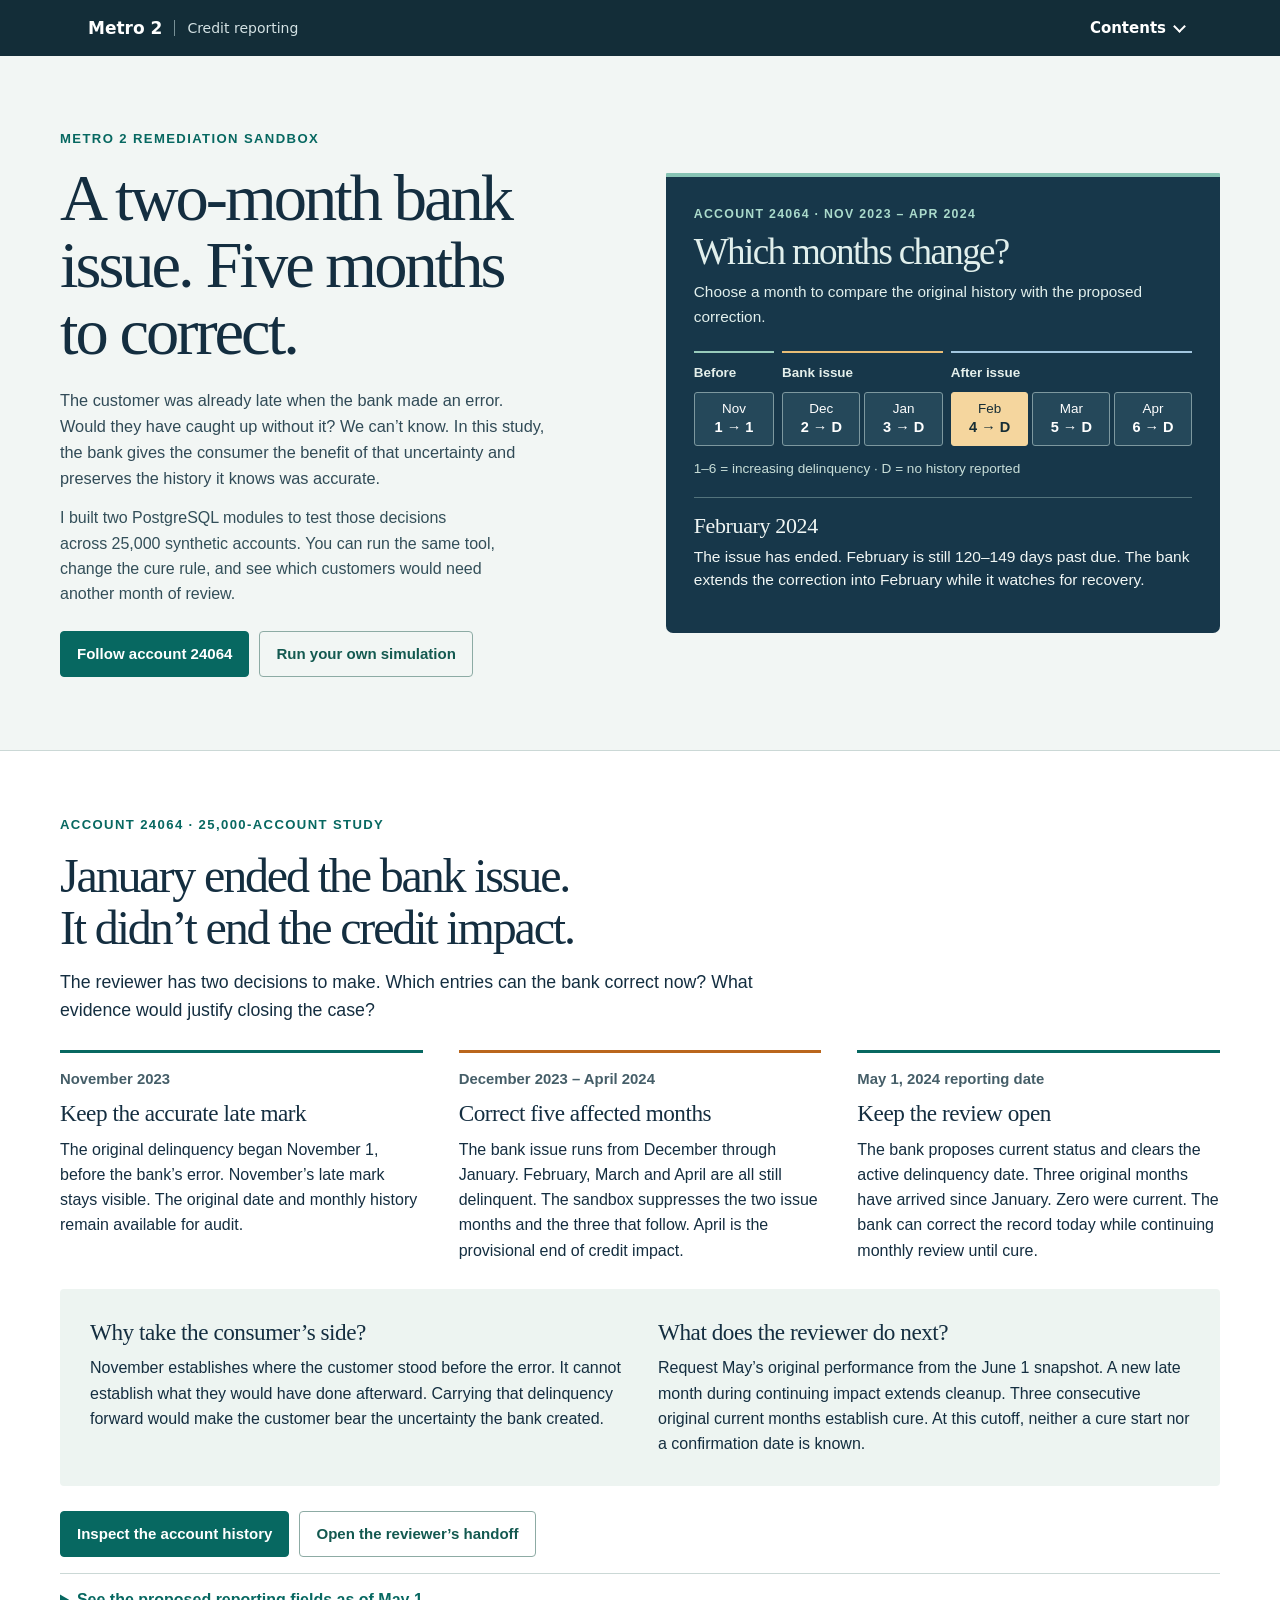
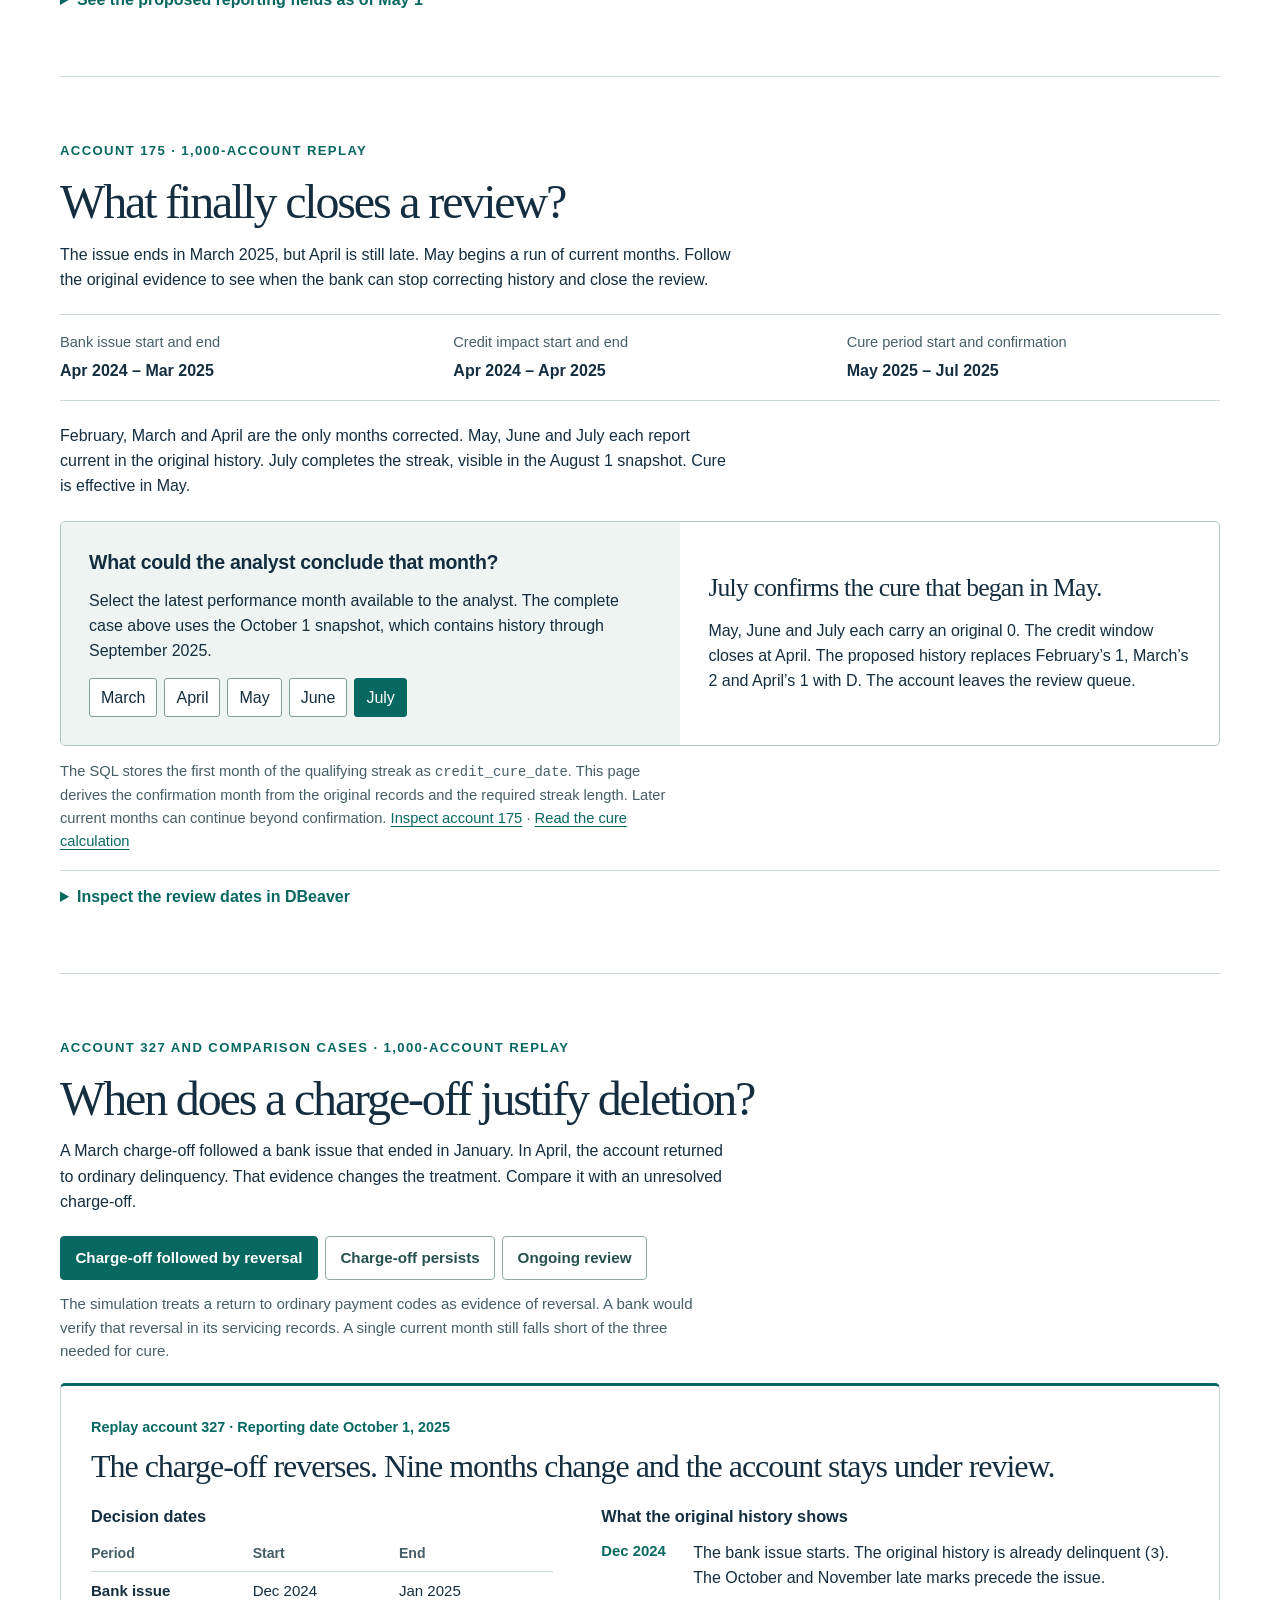
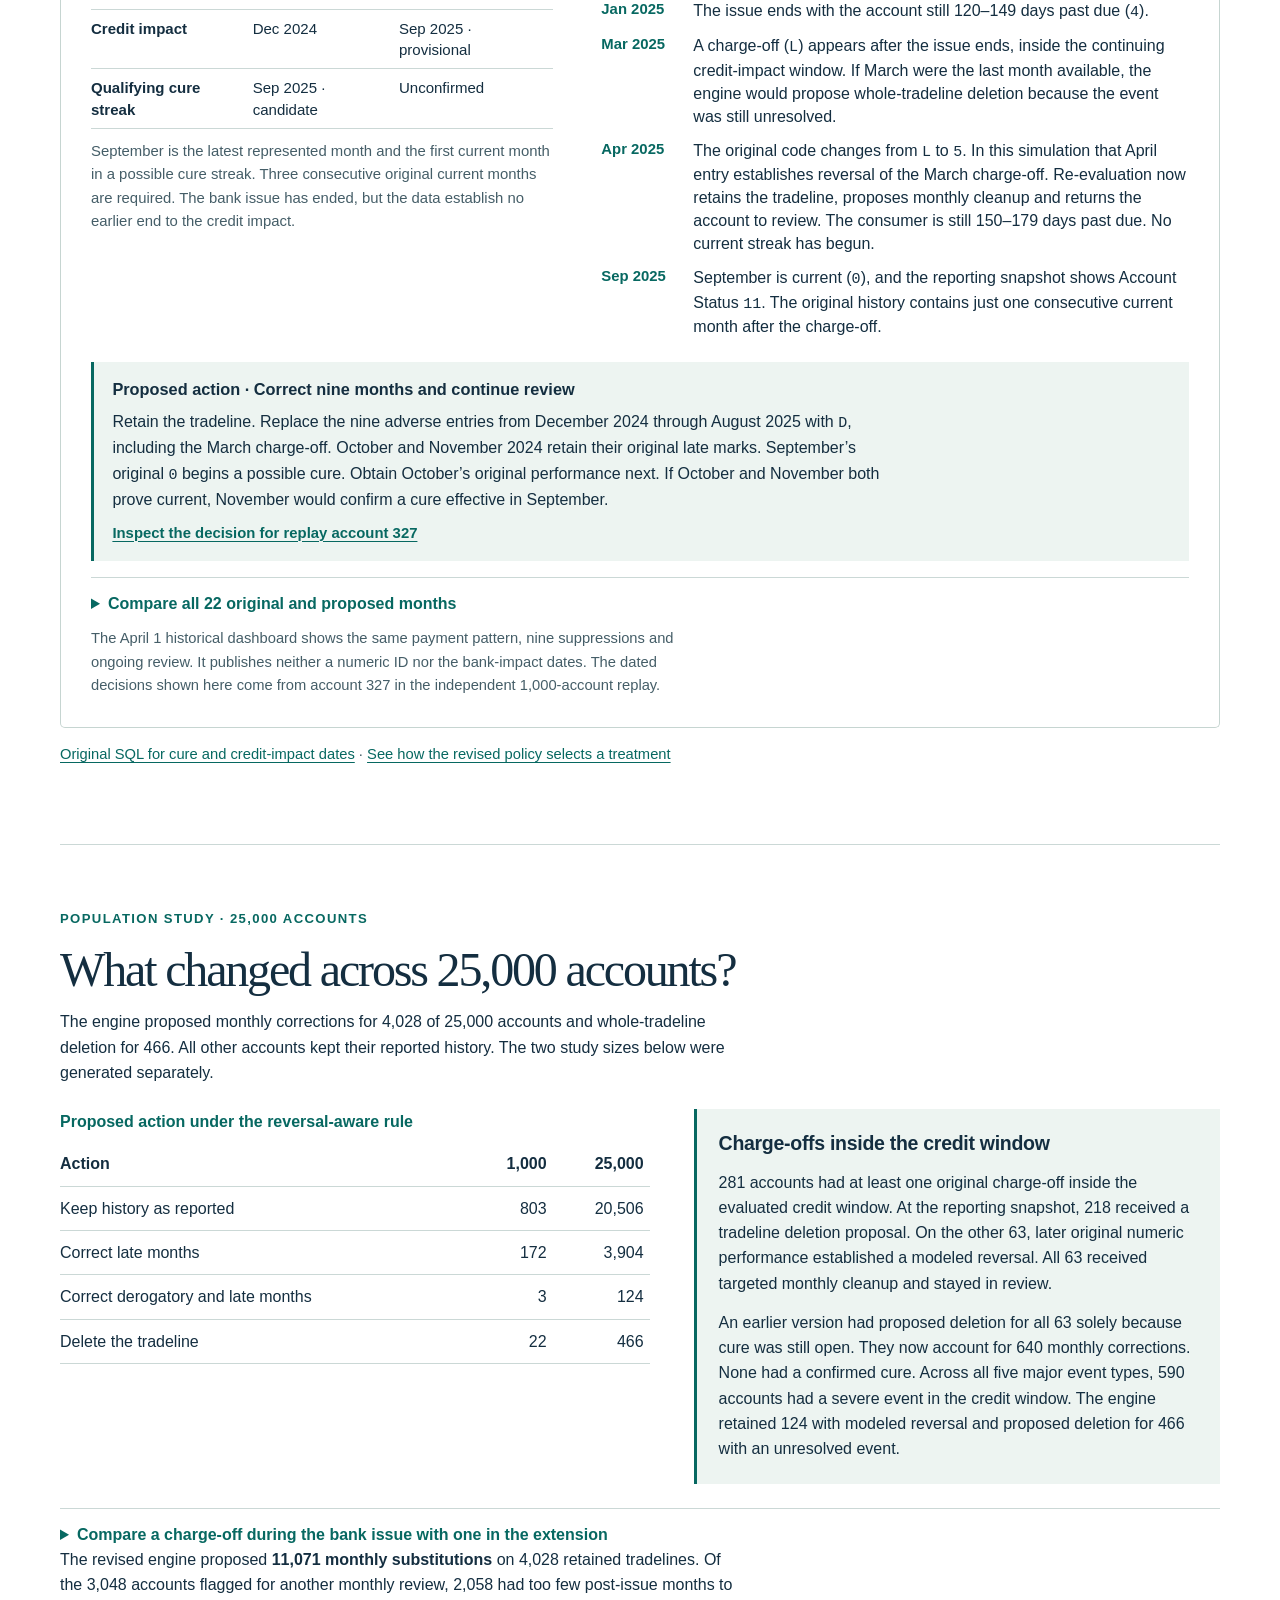
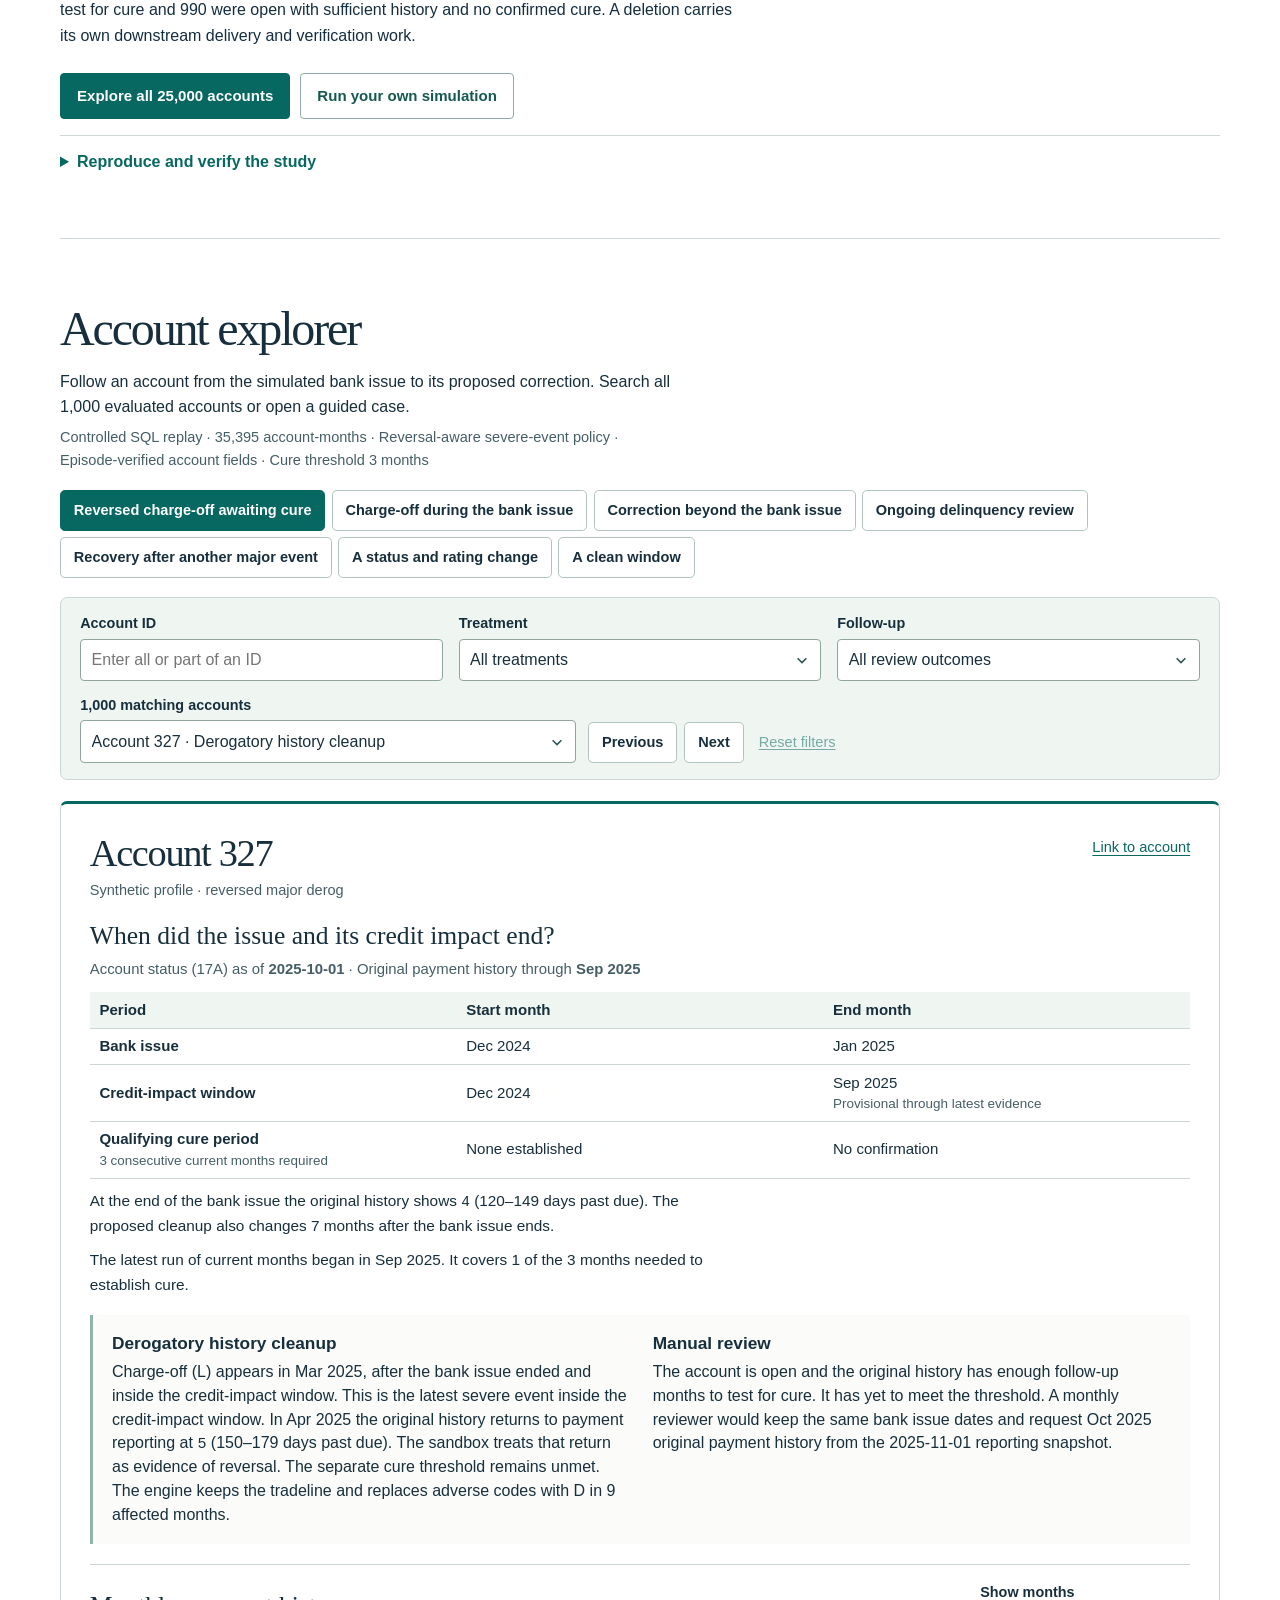
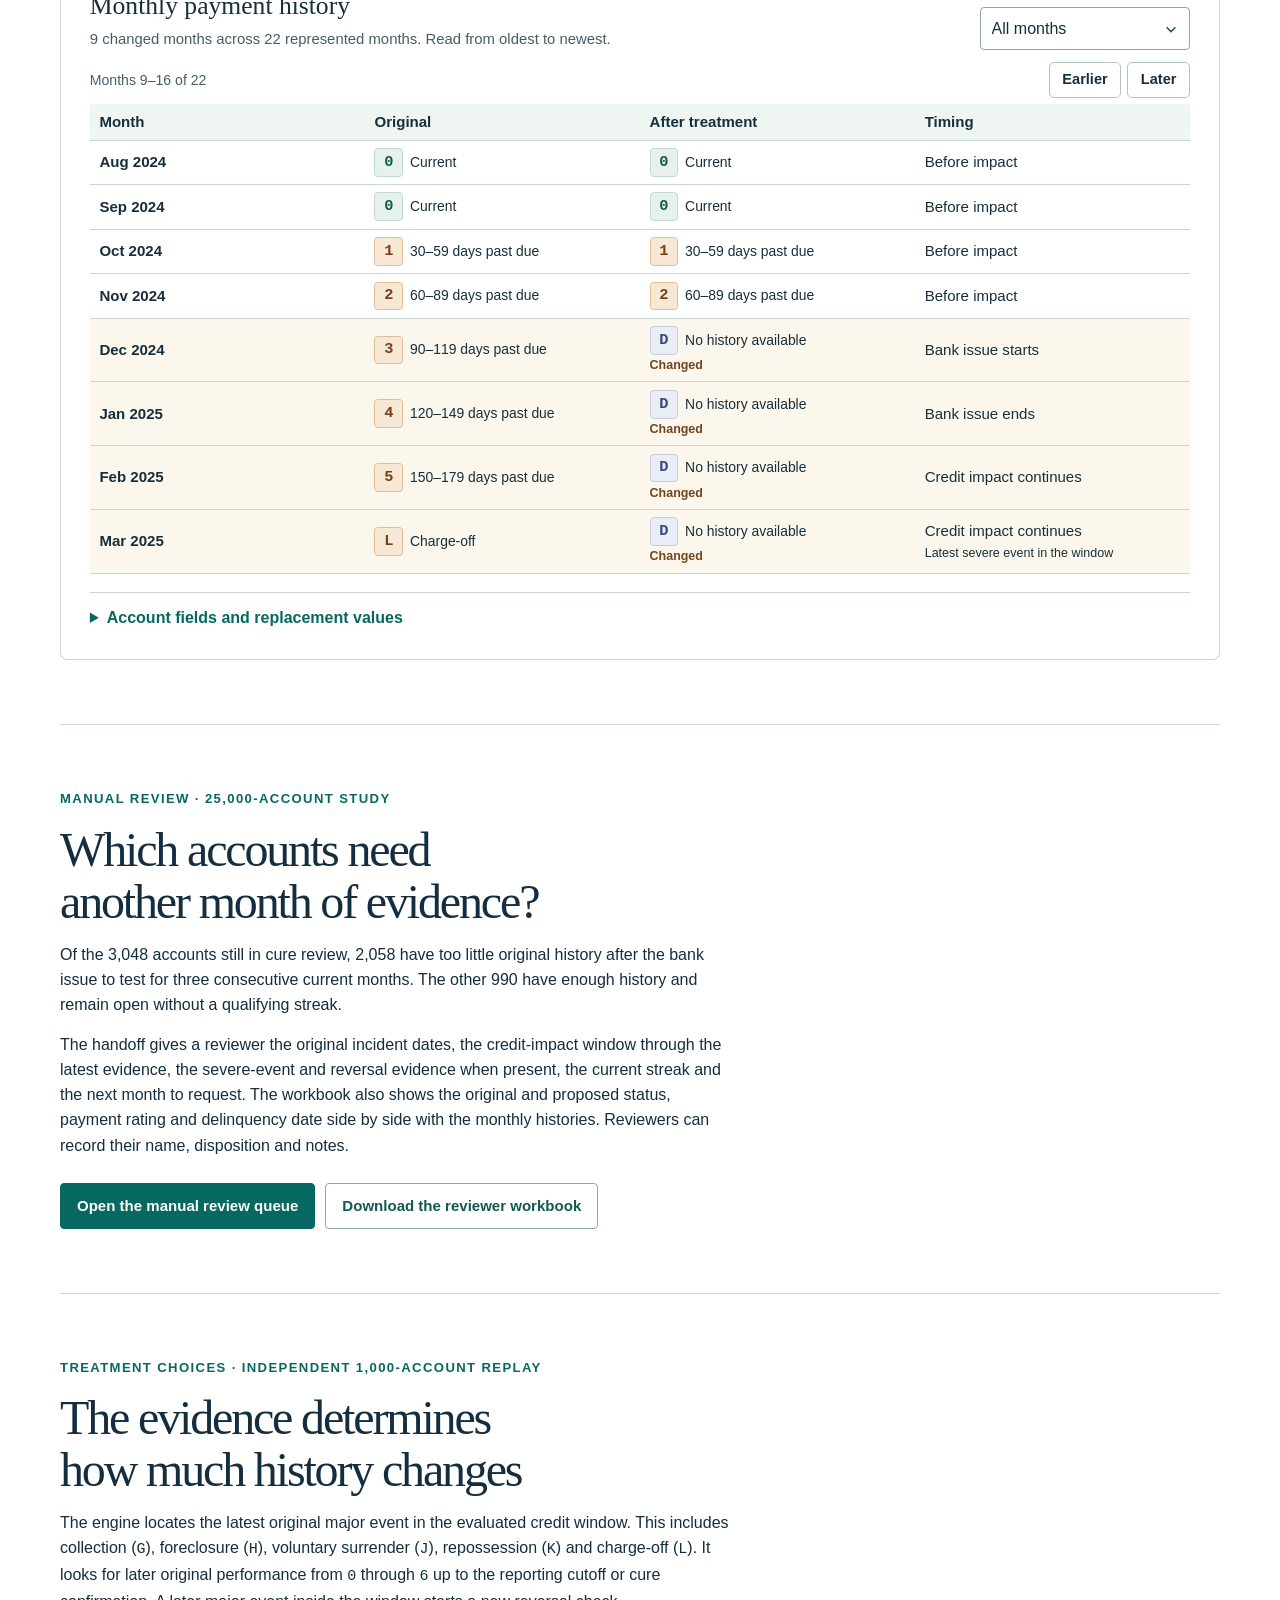
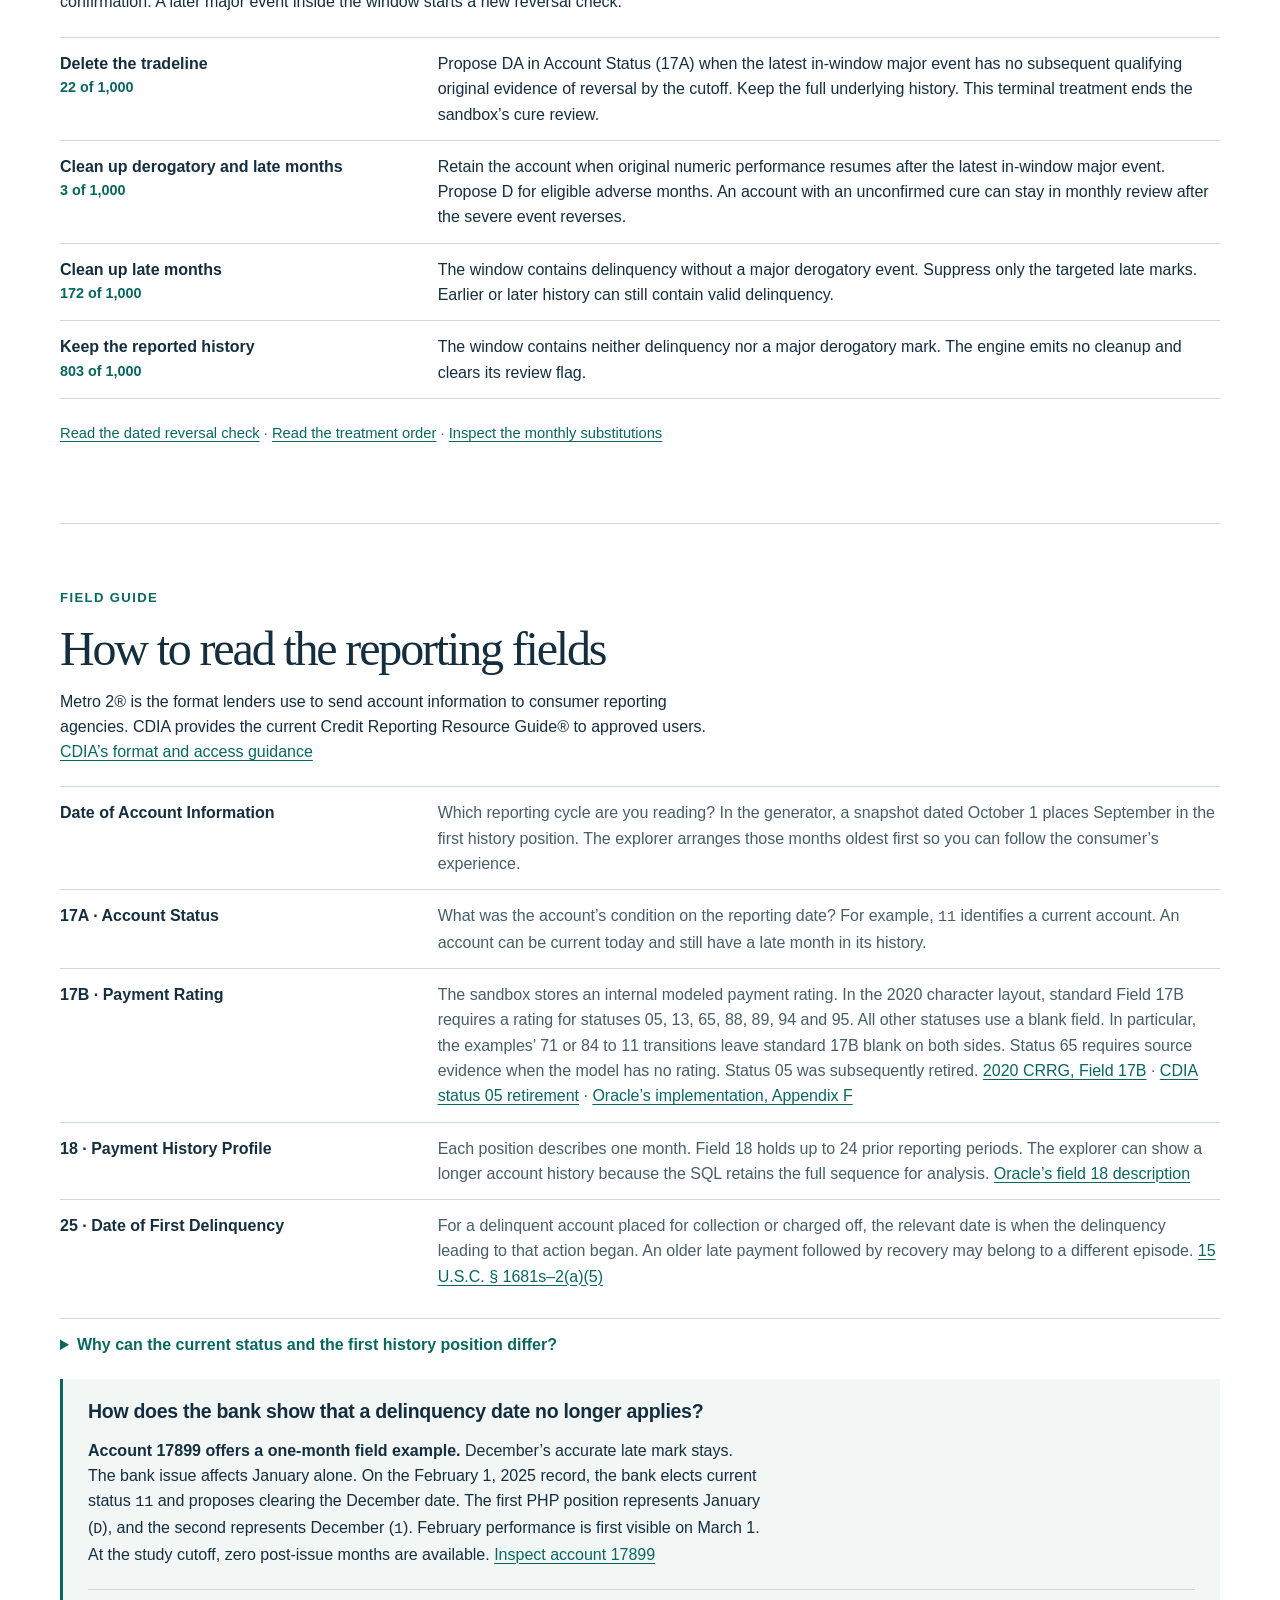
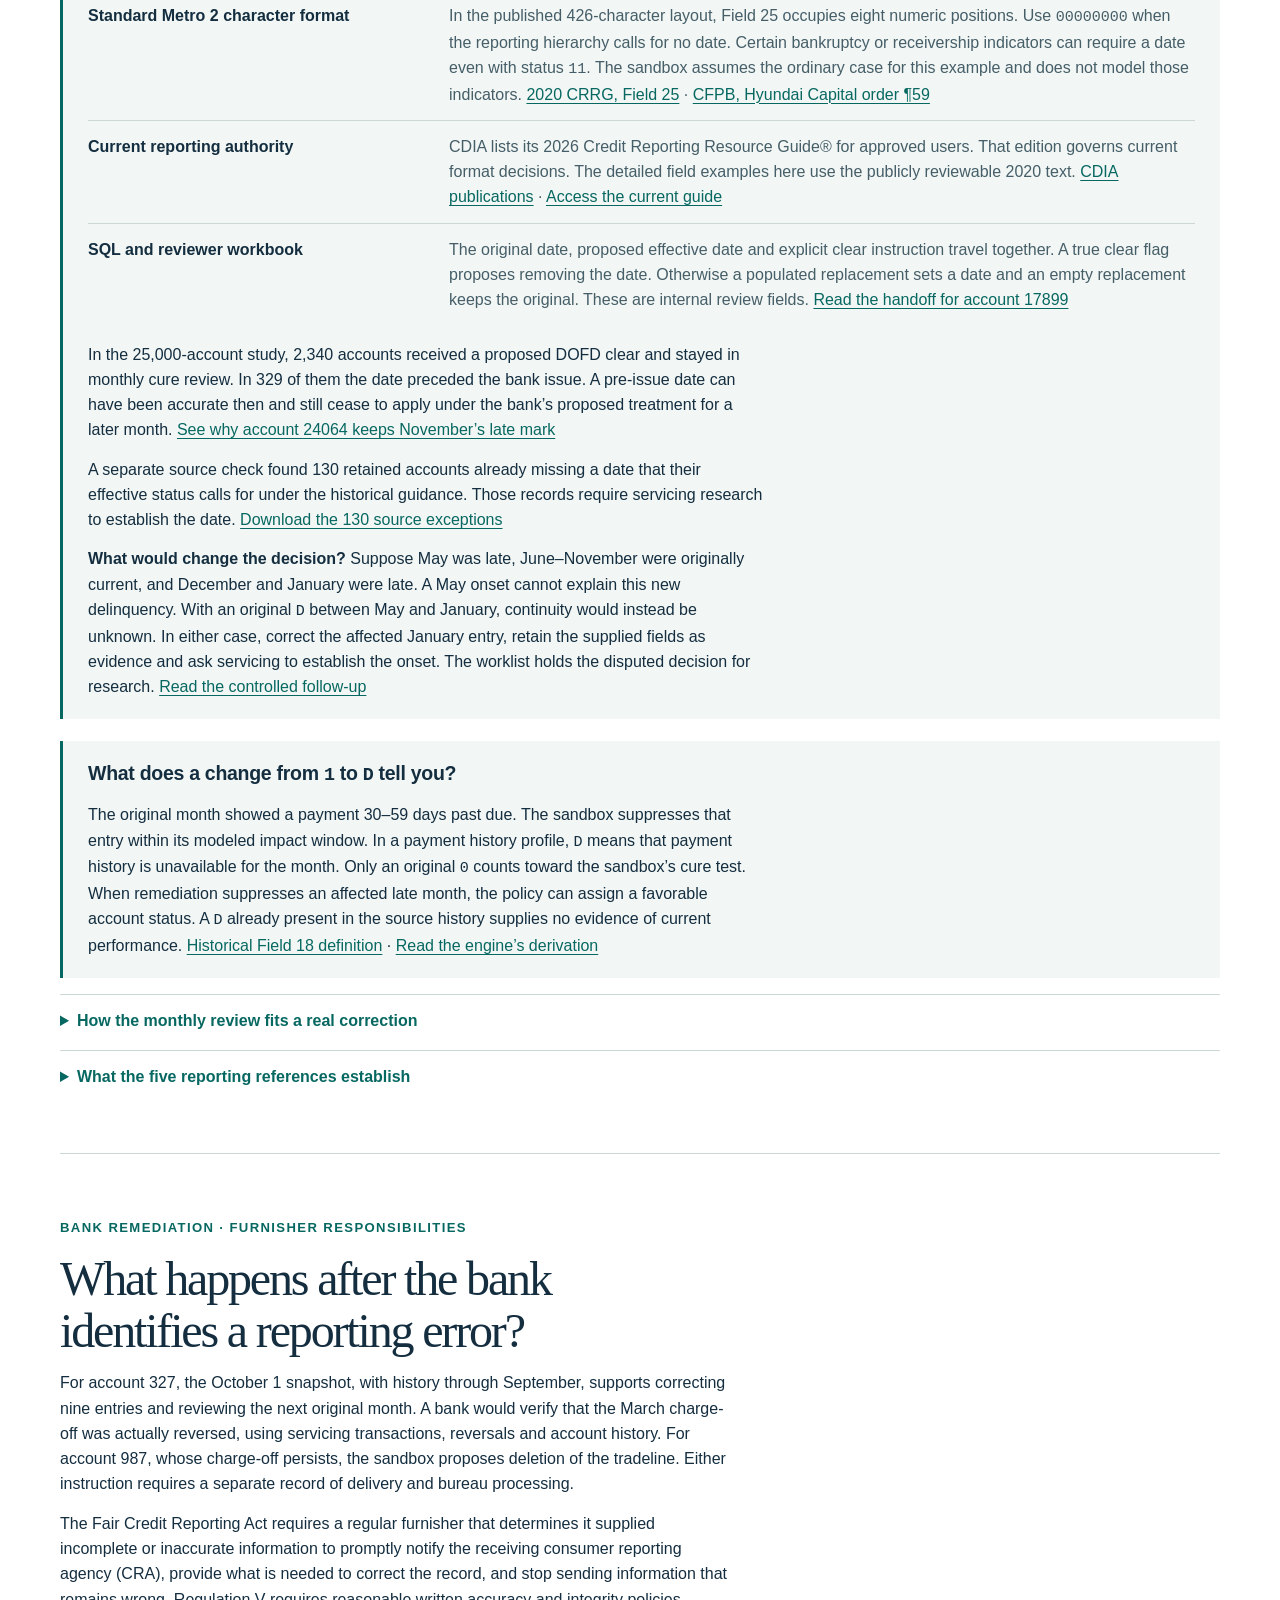
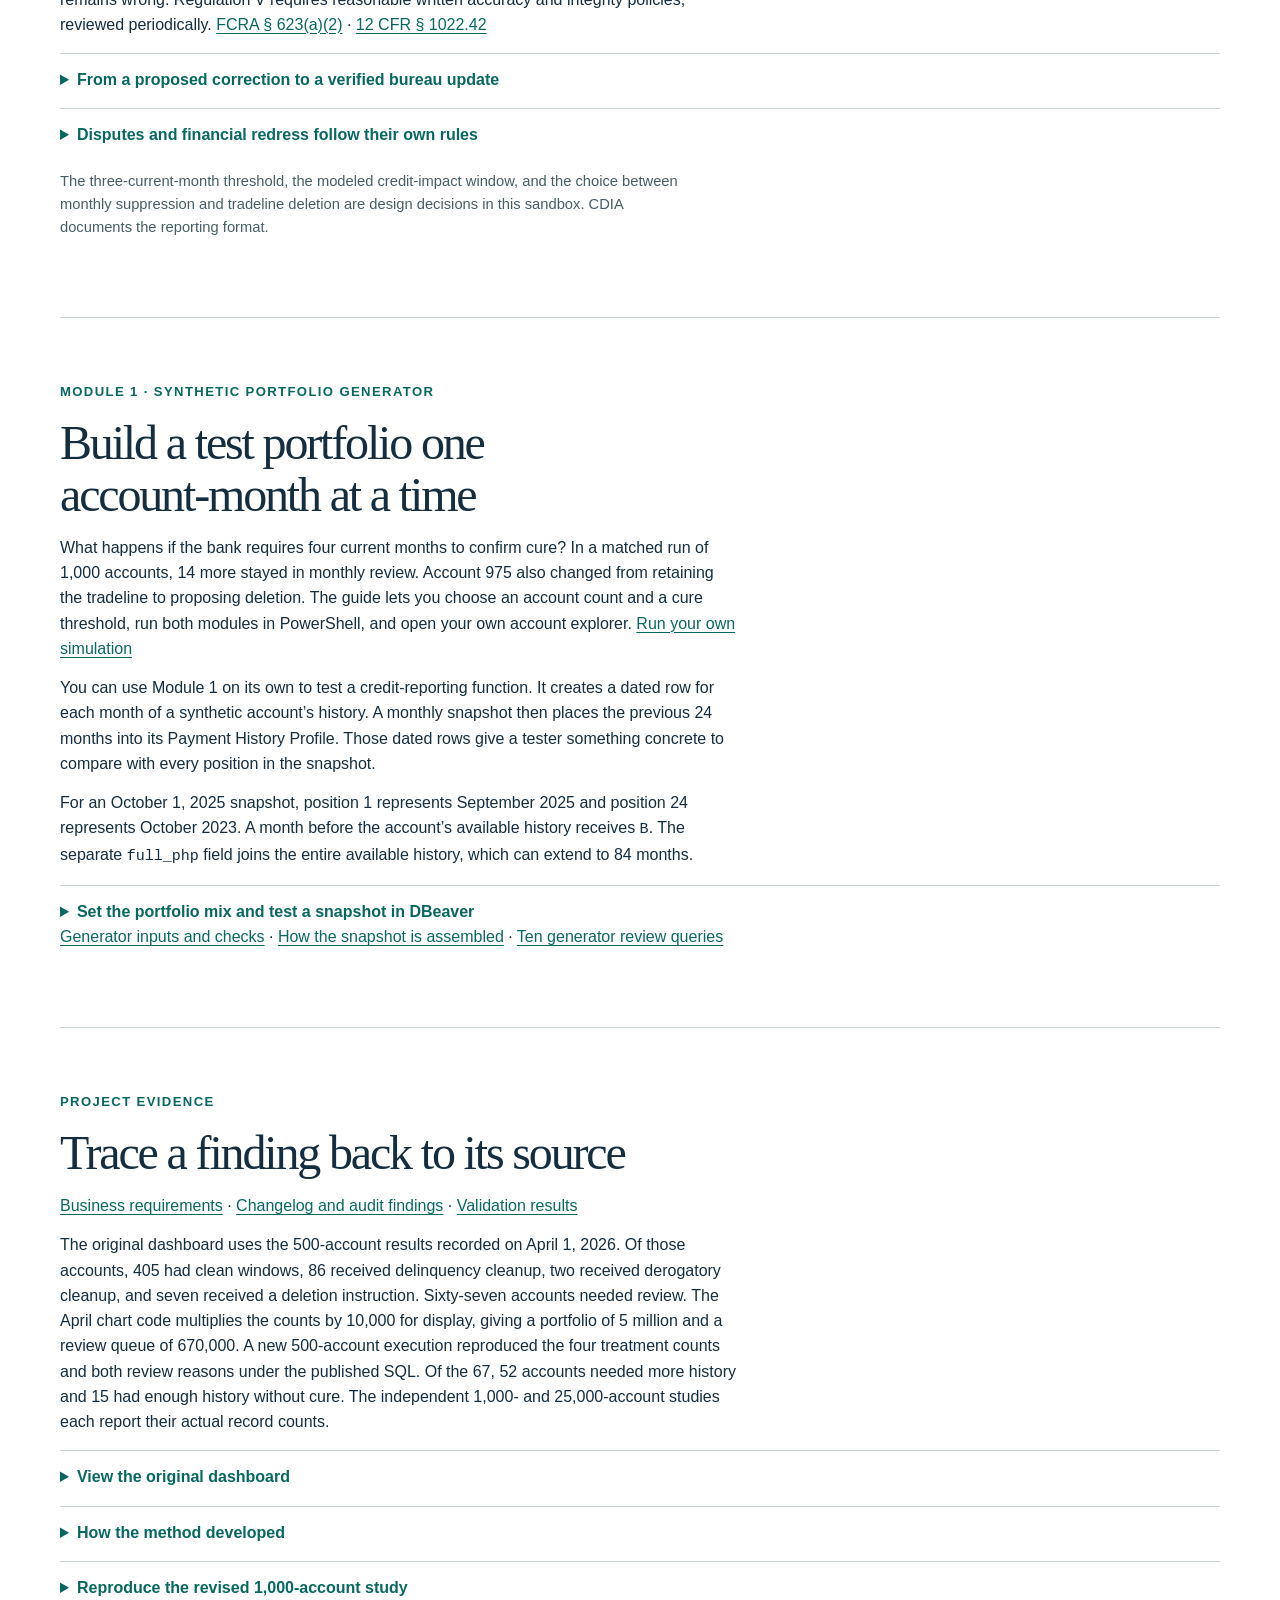
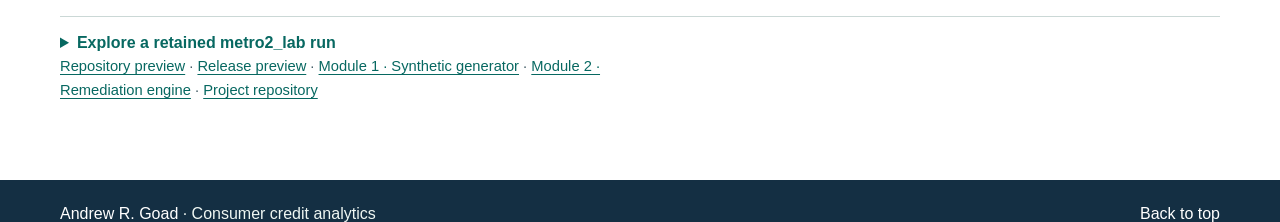
==== commit c6ee43ea: "Align the study header and Contents navigation across the portfolio" ====
--- a/docs/index.html
+++ b/docs/index.html
@@ -4,8 +4,30 @@
 <title>Five months to correct · Metro 2 Remediation Sandbox</title>
 <link rel="stylesheet" href="history.css"><link rel="stylesheet" href="style.css"><link rel="stylesheet" href="explorer.css">
 </head><body id="top"><a class="skip" href="#consumer-decision">Skip to the case</a>
-<header class="topbar"><div class="wrap head-inner"><a class="brand" href="https://github.com/andrew-goad"><span class="monogram" aria-hidden="true">AG</span><span>Andrew R. Goad</span></a>
-<nav aria-label="Portfolio navigation"><a href="#consumer-decision">Case study</a><a href="#explorer">Account explorer</a><a href="manual-review/index.html">Manual review</a><a href="https://github.com/andrew-goad/metro2-remediation-sandbox">GitHub</a></nav></div></header>
+<header class="portfolio-bar">
+  <div class="portfolio-row">
+    <a class="portfolio-brand" href="#top">Metro 2 <span>Credit reporting</span></a>
+    <details class="portfolio-contents" id="portfolio-contents">
+      <summary>Contents</summary>
+      <nav aria-label="Study contents">
+        <a href="#consumer-decision">Opening case · Account 24064</a>
+        <a href="#cure">Confirmed cure</a>
+        <a href="#dashboard-case">Charge-off reversal</a>
+        <a href="#scale-study">Portfolio results</a>
+        <a href="#explorer">Account explorer</a>
+        <a href="#manual-handoff">Monthly review</a>
+        <a href="#treatments">Treatment choices</a>
+        <a href="#guidance">Reporting field guide</a>
+        <a href="#bank-remediation">Furnisher responsibilities</a>
+        <a href="#generator">Synthetic portfolio generator</a>
+        <a href="#evidence">Code and evidence</a>
+        <a class="portfolio-tool" href="run.html">Run your own simulation</a>
+        <a href="manual-review/index.html">Manual review queue</a>
+        <a href="https://github.com/andrew-goad/metro2-remediation-sandbox">GitHub repository</a>
+      </nav>
+    </details>
+  </div>
+</header>
 <main><aside class="loaded-cohort" id="retained-route" hidden><div class="wrap">
 <strong id="ex-cohort"></strong><p>The Account explorer on this page reads your exported data. The featured cases and the 25,000-account queue use published study data.</p>
 <a href="#explorer">Explore the loaded accounts</a> · <a href="scale/index.html">Open the separate 25,000-account example</a>
@@ -18,7 +40,6 @@
 <div class="trace-grid"><div class="trace-group"><span class="trace-phase">Before</span><div class="trace-buttons"><button type="button" aria-controls="lead-month-detail" aria-pressed="false" aria-label="November 2023, 1 to 1" data-date="November 2023" data-why="November predates the bank issue. The customer was 30–59 days late. That accurate entry stays in the proposed history."><span>Nov</span><strong>1 → 1</strong></button></div></div><div class="trace-group"><span class="trace-phase">Bank issue</span><div class="trace-buttons"><button type="button" aria-controls="lead-month-detail" aria-pressed="false" aria-label="December 2023, 2 to D" data-date="December 2023" data-why="The issue begins. The original record shows 60–89 days past due. The bank proposes suppressing this affected month."><span>Dec</span><strong>2 → D</strong></button><button type="button" aria-controls="lead-month-detail" aria-pressed="false" aria-label="January 2024, 3 to D" data-date="January 2024" data-why="The issue ends while the original record shows 90–119 days past due. January is corrected. The case stays open for evidence after the issue."><span>Jan</span><strong>3 → D</strong></button></div></div><div class="trace-group"><span class="trace-phase">After issue</span><div class="trace-buttons"><button type="button" aria-controls="lead-month-detail" aria-pressed="true" aria-label="February 2024, 4 to D" data-date="February 2024" data-why="The issue has ended. February is still 120–149 days past due. The bank extends the correction into February while it watches for recovery."><span>Feb</span><strong>4 → D</strong></button><button type="button" aria-controls="lead-month-detail" aria-pressed="false" aria-label="March 2024, 5 to D" data-date="March 2024" data-why="March is 150–179 days past due. The credit impact continues, so the bank corrects March and checks the next original month."><span>Mar</span><strong>5 → D</strong></button><button type="button" aria-controls="lead-month-detail" aria-pressed="false" aria-label="April 2024, 6 to D" data-date="April 2024" data-why="April reaches 180 or more days past due. Three months have passed since the issue ended. All three were late. The next review needs May’s original performance."><span>Apr</span><strong>6 → D</strong></button></div></div></div>
 <p class="trace-key">1–6 = increasing delinquency · D = no history reported</p>
 <div class="trace-detail" id="lead-month-detail" aria-live="polite" aria-atomic="true"><h3>February 2024</h3><p>The issue has ended. February is still 120–149 days past due. The bank extends the correction into February while it watches for recovery.</p></div></figure></div></div>
-<nav class="contents" aria-label="In this study"><div class="wrap"><a href="#consumer-decision">The correction</a><a href="#cure">Confirmed cure</a><a href="#dashboard-case">Charge-off reversal</a><a href="#scale-study">Portfolio results</a><a href="#manual-handoff">Monthly review</a><a href="#guidance">Field guide</a><a href="run.html">Run a simulation</a><a href="#evidence">Code and evidence</a></div></nav>
 <div class="paper wrap">
 <section id="consumer-decision" class="lead-case" aria-labelledby="decision-title">
 <header><p class="eyebrow">Account 24064 · 25,000-account study</p>
@@ -268,5 +289,23 @@
 <p>On April 14 I added the two SQL modules to the repository. Module 1 builds original month-by-month performance so a changed reporting code can never become evidence that a customer paid on time. Module 2’s version notes document a correction to the deletion rule. A later numeric performance code can show recovery from a major derogatory event even while the customer is still delinquent. The program’s final QA query specifically exercises that outcome.</p>
 <p>The remaining commits added and organized the dashboard and revised the README. Both SQL modules have retained their original published contents across the eight commits through the May 29 revision. <a href="https://github.com/andrew-goad/metro2-remediation-sandbox/commits/main/">Repository history</a> · <a href="https://github.com/andrew-goad/metro2-remediation-sandbox/blob/1201adcc0b3a74a0f81e8f456a9e3d901f0aaca7/src/module_02_metro2_remediation_engine.sql#L71-L118">Version notes</a> · <a href="https://github.com/andrew-goad/metro2-remediation-sandbox/blob/1201adcc0b3a74a0f81e8f456a9e3d901f0aaca7/src/module_02_metro2_remediation_engine.sql#L1697-L1715">Module 2 recovery check</a></p><p>The corrected November policy applies the same reversal test to every major event, including charge-off. It records the dates of the latest in-window severe event and the first subsequent original numeric mark. The dated source history shows their codes. The intervening rule requiring confirmed cure for charge-offs is documented in the comparison. <a href="review.html">Read the code changelog and audit</a></p></details><details><summary>Reproduce the revised 1,000-account study</summary><p>Use the included PowerShell launcher with <code>-AccountCount 1000</code>. The revised engine produced 1,000 decisions covering 35,395 original account-months. It proposed 461 monthly substitutions across 175 accounts, 22 whole-tradeline deletions, and 133 ongoing cure reviews. <a href="downloads/Metro2_PowerShell_Study.zip">Download the current SQL and launcher</a></p></details><details><summary>Explore a retained metro2_lab run</summary><p>Use the read-only DBeaver query to export every account with a final remediation result, its original history, and its proposed treatment. The export records the Module 1 blueprint count separately. The Windows instructions also show how to produce the same file directly with PostgreSQL. <a href="downloads/Metro2_DBeaver_Export.zip" download>Download the query, builder and instructions</a>.</p></details><p class="source"><a href="repository.html">Repository preview</a> · <a href="release.html">Release preview</a> · <a href="code/generator.html">Module 1 · Synthetic generator</a> · <a href="code/engine.html">Module 2 · Remediation engine</a> · <a href="https://github.com/andrew-goad/metro2-remediation-sandbox">Project repository</a></p></section>
 
-</div></main><footer class="end"><div class="wrap"><span>Andrew R. Goad · Consumer credit analytics</span><a href="#top">Back to top</a></div></footer>
+</div></main><footer class="end"><div class="wrap"><span><a href="https://github.com/andrew-goad">Andrew R. Goad</a> · Consumer credit analytics</span><a href="#top">Back to top</a></div></footer>
+<script>
+(() => {
+  const contents = document.getElementById('portfolio-contents');
+  const trigger = contents.querySelector('summary');
+
+  document.addEventListener('click', (event) => {
+    if (contents.open && (!contents.contains(event.target) || event.target.closest('a[href]'))) {
+      contents.open = false;
+    }
+  });
+  document.addEventListener('keydown', (event) => {
+    if (event.key === 'Escape' && contents.open) {
+      contents.open = false;
+      trigger.focus();
+    }
+  });
+})();
+</script>
 <script src="lead-case.js"></script><script src="history.js"></script><script src="data.js"></script><script src="cure.js"></script><script src="field25.js"></script><script src="explorer.js"></script></body></html>
--- a/docs/style.css
+++ b/docs/style.css
@@ -37,7 +37,7 @@
 .monogram { align-items: center; justify-content: center; display: inline-flex; width: 33px; height: 33px; background: var(--dark); color: #fff; font: normal 1.05rem var(--serif); letter-spacing: -.11em; padding-right: 2px }
 .topbar nav { gap: 25px }
 .topbar nav a { font-weight: 600; font-size: .90rem; color: var(--ink); text-decoration: none }
-.topbar nav a:hover, .contents a:hover { text-decoration: underline }
+.topbar nav a:hover { text-decoration: underline }
 .mast { background: #f2f6f4; border-bottom: 1px solid var(--line) }
 .hero { display: grid; grid-template-columns: 1.32fr 1fr; align-items: center; gap: clamp(35px,5vw,80px); padding-block: clamp(38px,5.7vw,84px) }
 .eyebrow, .plot-kicker { color: var(--teal); font-size: .82rem; text-transform: uppercase; letter-spacing: .105em; font-weight: 700; margin-bottom: 14px }
@@ -62,9 +62,6 @@
 .finding { border-top: 1px solid #4e6c79; padding-top: 15px; margin: 20px 0 0; font-size: .93rem; color: #e4eeeb }
 .finding strong { color: #fee2ac }
 .outcome-link { display: inline-block; color: #cbe8e1 }
-.contents { background: white; border-bottom: 1px solid var(--line) }
-.contents>.wrap { display: flex; flex-wrap: wrap; gap: 8px 24px; align-items: center; padding-block: 15px }
-.contents a { color: #344f59; font-size: .91rem; font-weight: 600; text-decoration: none }
 .paper>section { padding: clamp(42px, 5vw, 72px) 0; border-bottom: 1px solid var(--line); min-width: 0 }
 .paper>section:last-child { border: 0 }
 .source, .mx-citation, figcaption, .compact-caption { font-size: .92rem; color: var(--muted) }
@@ -115,13 +112,12 @@
   .monogram { height: 28px; width: 28px }
   h1 { max-width: 15ch }
   .outcomes { padding: 21px }
-  .contents>.wrap { gap: 6px 15px }
   .methodbox { grid-template-columns: 1fr }
   .routes li, .field-guide>div { grid-template-columns: 1fr; gap: 5px }
   .queue, .guide-note { padding: 16px }
 }
 @media print {
-  .topbar nav, .skip, .contents, .actions, .end { display: none }
+  .topbar nav, .skip, .actions, .end { display: none }
   .hero { display: block }
   .outcomes { border: 1px solid gray; margin-top: 15px }
   .outcomes, .outcomes * { color: black !important }
@@ -203,3 +199,107 @@
 @media (min-width:681px) and (max-width:960px){.hero{grid-template-columns:.9fr 1.1fr}.trace-grid{gap:5px}.trace-phase{font-size:.78rem}}
 @media (max-width:680px){.hero{grid-template-columns:1fr}.lead-trace{padding:18px}.hero h1{max-width:15ch}.trace-detail{min-height:auto}}
 @media (max-width:410px){.trace-grid{column-gap:4px}.trace-buttons{gap:2px}.trace-buttons strong{font-size:.79rem}.trace-phase{font-size:.76rem}.lead-trace{padding:15px}}
+
+/* Landing-page navigation shared visually with the CDS and MSBF studies. */
+.portfolio-bar {
+  position: sticky;
+  top: 0;
+  z-index: 10;
+  background: #132d38;
+  color: #fff;
+  font-family: system-ui, sans-serif;
+}
+.portfolio-row {
+  max-width: 1200px;
+  min-height: 56px;
+  padding-inline: clamp(16px, 4vw, 48px);
+  margin-inline: auto;
+  display: flex;
+  align-items: center;
+  justify-content: space-between;
+  gap: 12px;
+}
+.portfolio-brand {
+  display: inline-flex;
+  min-height: 44px;
+  align-items: center;
+  gap: 12px;
+  color: white;
+  text-decoration: none;
+  font-size: 17px;
+  font-weight: 700;
+  line-height: 1.2;
+  white-space: nowrap;
+}
+.portfolio-brand span {
+  border-left: 1px solid #779096;
+  padding-left: 12px;
+  color: #d4e2e4;
+  font-size: 14px;
+  font-weight: 500;
+}
+.portfolio-contents { position: relative; margin: 0; padding: 0; border: 0; }
+.portfolio-contents > summary, .portfolio-contents[open] > summary {
+  display: flex;
+  align-items: center;
+  gap: 9px;
+  min-height: 44px;
+  padding: 0 8px;
+  margin: 0;
+  border-radius: 6px;
+  color: white;
+  font-size: 15px;
+  font-weight: 650;
+  line-height: 1.2;
+  list-style: none;
+  cursor: pointer;
+}
+.portfolio-contents > summary::-webkit-details-marker { display: none; }
+.portfolio-contents > summary::after {
+  content: "";
+  width: 7px;
+  height: 7px;
+  border: solid currentColor;
+  border-width: 0 2px 2px 0;
+  transform: translateY(-2px) rotate(45deg);
+}
+.portfolio-contents[open] > summary::after { transform: translateY(2px) rotate(225deg); }
+.portfolio-contents > summary:hover, .portfolio-contents[open] > summary { background: #244451; }
+.portfolio-bar :focus-visible { outline: 2px solid #f1bf76; outline-offset: 2px; }
+.portfolio-contents nav {
+  position: absolute;
+  top: calc(100% + 6px);
+  right: 0;
+  width: min(320px, calc(100vw - 2 * clamp(16px, 4vw, 48px)));
+  max-height: calc(100vh - 72px);
+  max-height: calc(100dvh - 72px);
+  overflow-y: auto;
+  overscroll-behavior: contain;
+  padding: 4px;
+  border: 1px solid #c8d5d7;
+  border-radius: 8px;
+  background: #fff;
+  box-shadow: 0 8px 24px #132d382b;
+}
+.portfolio-contents nav a {
+  display: flex;
+  align-items: center;
+  min-height: 44px;
+  padding: 6px 12px;
+  border-radius: 4px;
+  color: #132d38;
+  font: 500 15px/1.35 system-ui, sans-serif;
+  text-decoration: none;
+}
+.portfolio-contents nav a:hover, .portfolio-contents nav a:focus-visible { background: #edf4f3; }
+.portfolio-contents nav a:focus-visible { outline-color: #136963; outline-offset: -2px; }
+.portfolio-contents nav .portfolio-tool { border-top: 1px solid #ccd9d9; border-radius: 0; }
+body:has(> .portfolio-bar) > .skip { z-index: 11; }
+html:has(.portfolio-bar) { scroll-padding-top: 68px; }
+@media print { .portfolio-bar { display: none; } }
+@media (max-width: 360px) {
+  .portfolio-row { gap: 6px; }
+  .portfolio-brand { gap: 6px; font-size: 16px; }
+  .portfolio-brand span { padding-left: 6px; font-size: 13px; }
+  .portfolio-contents > summary, .portfolio-contents[open] > summary { gap: 7px; padding-inline: 6px; }
+}
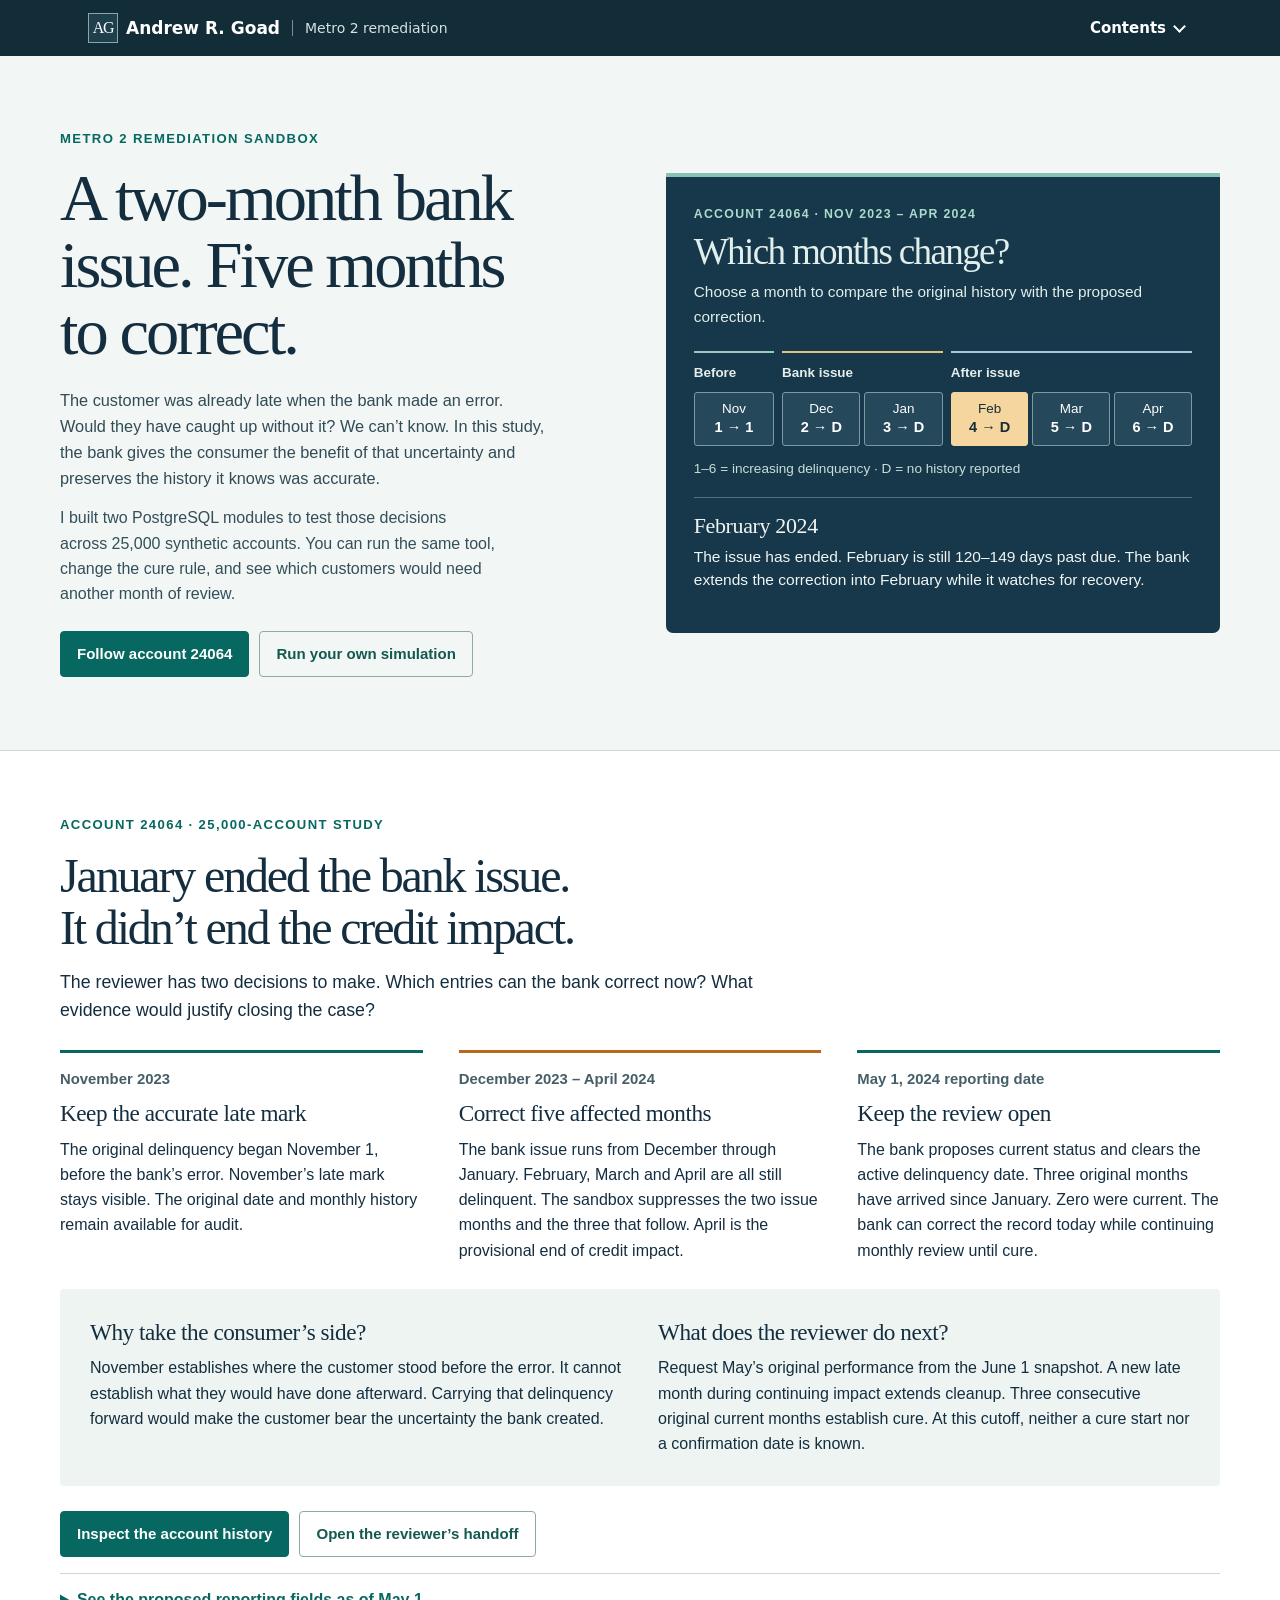
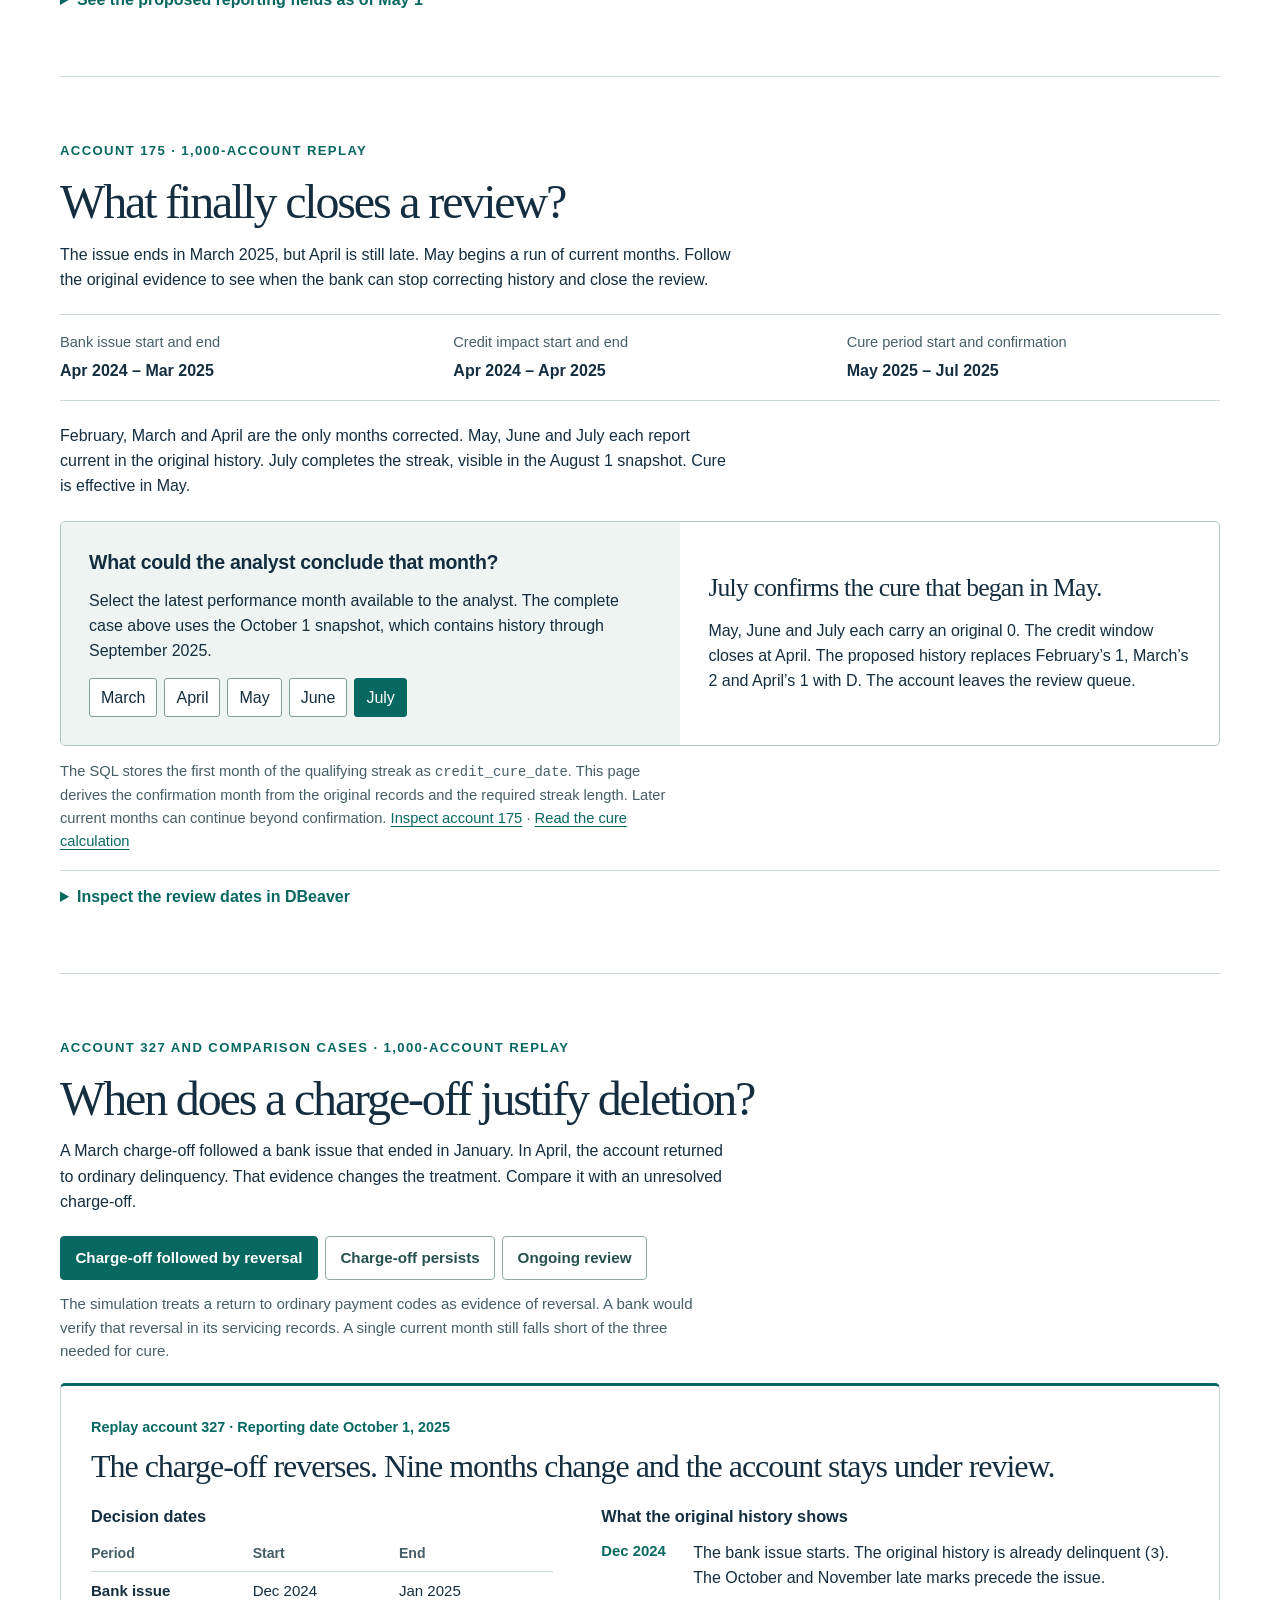
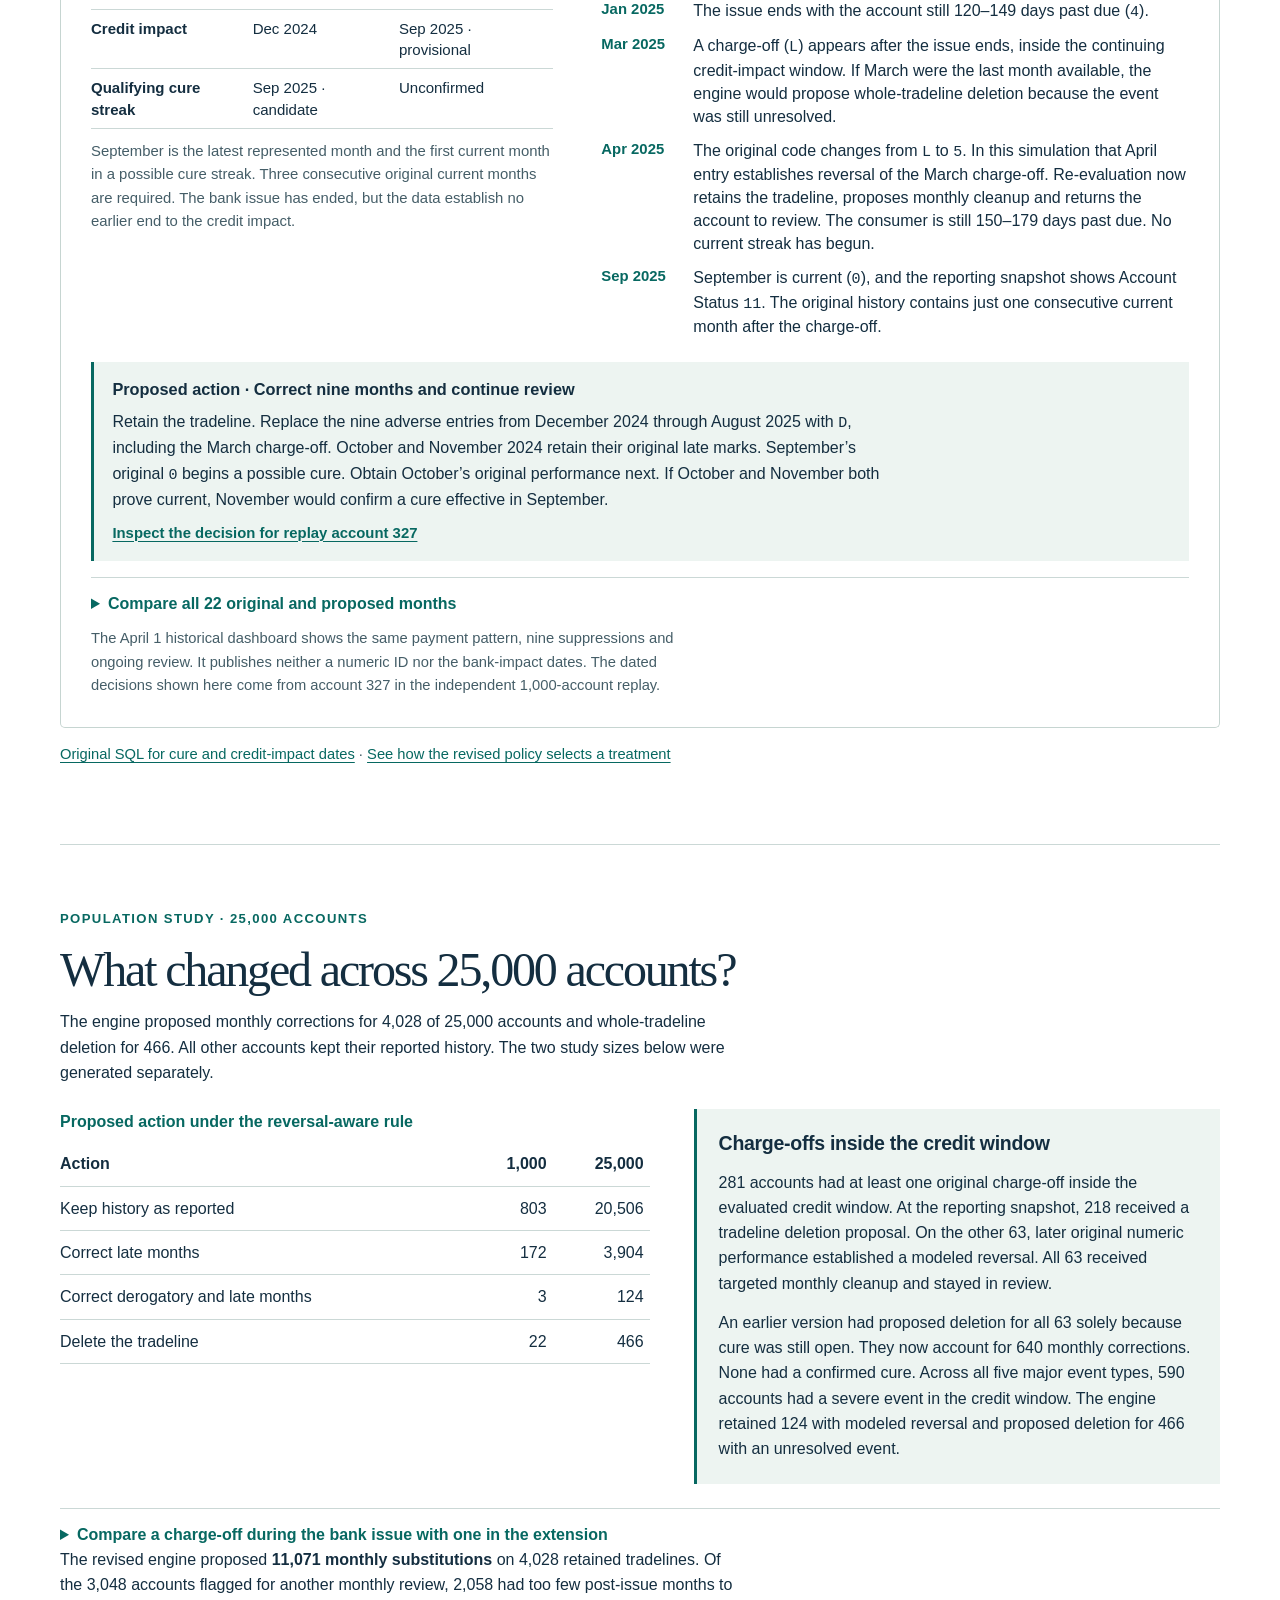
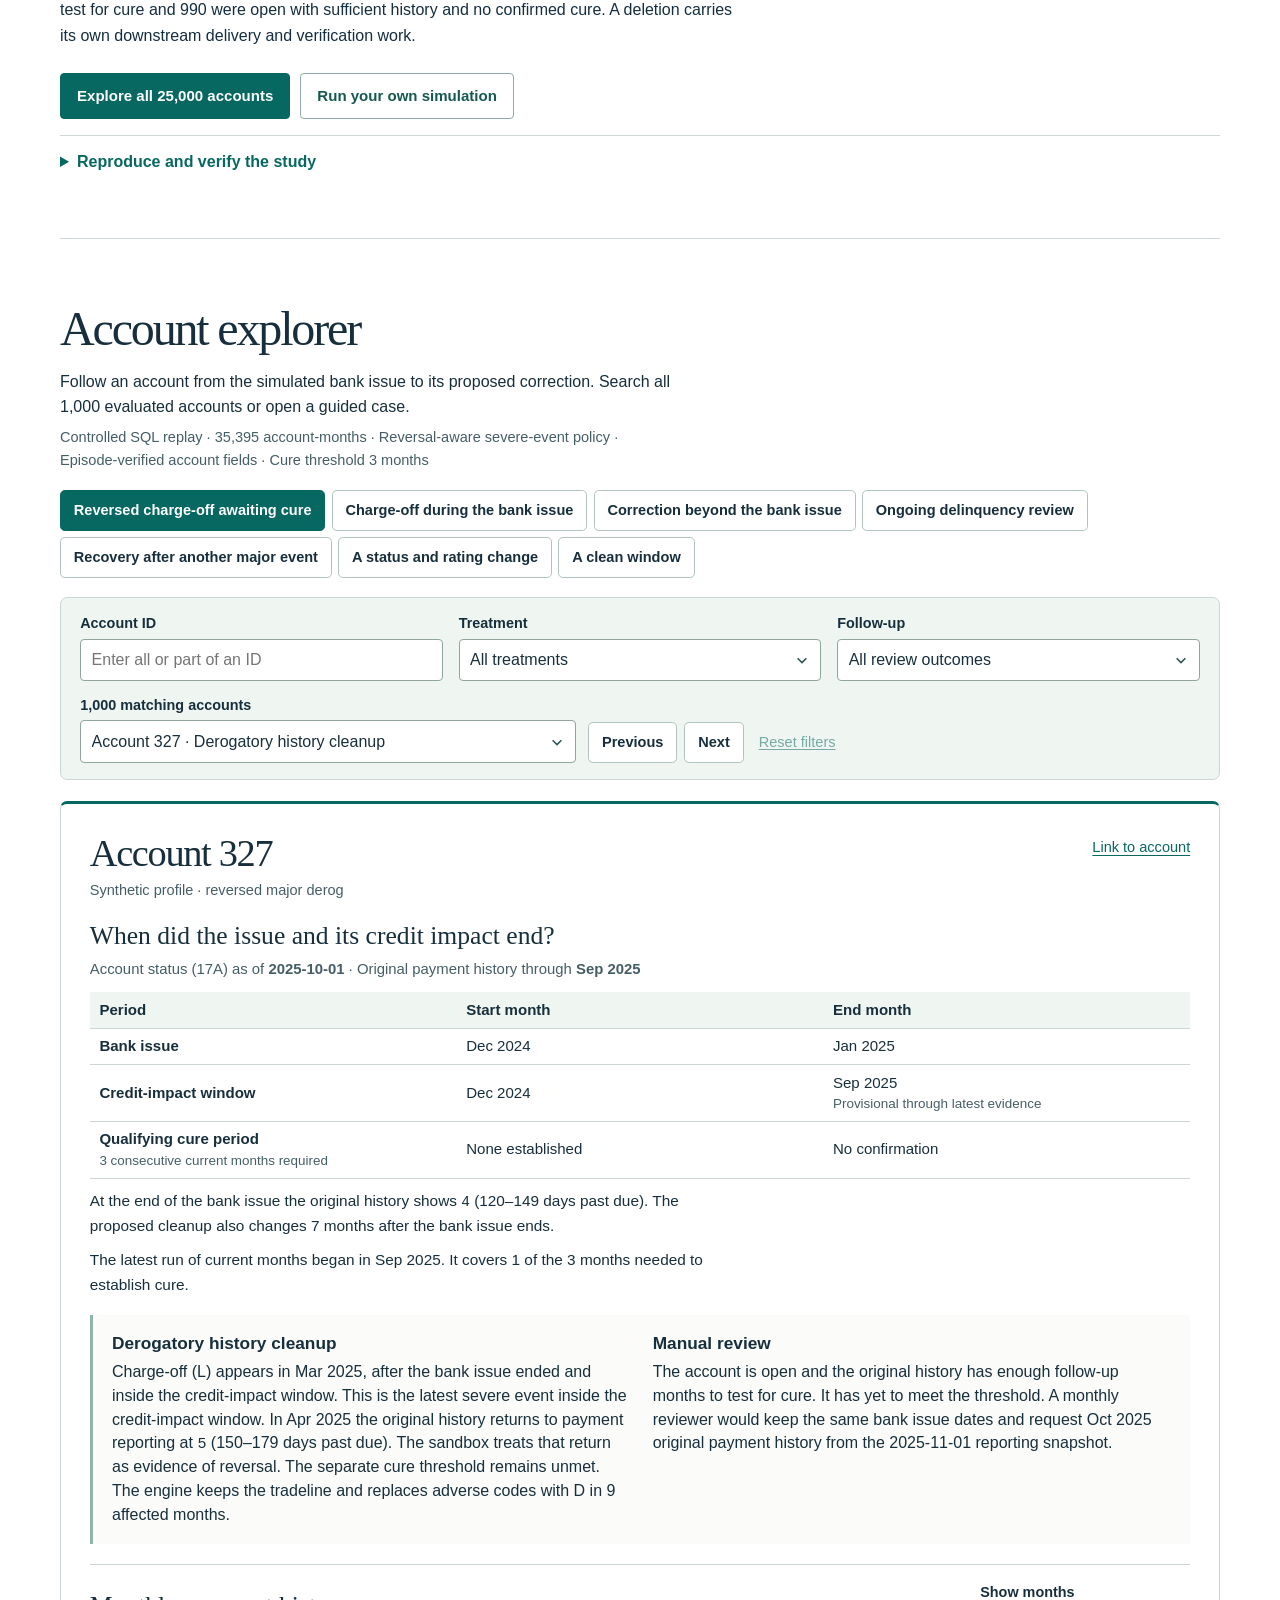
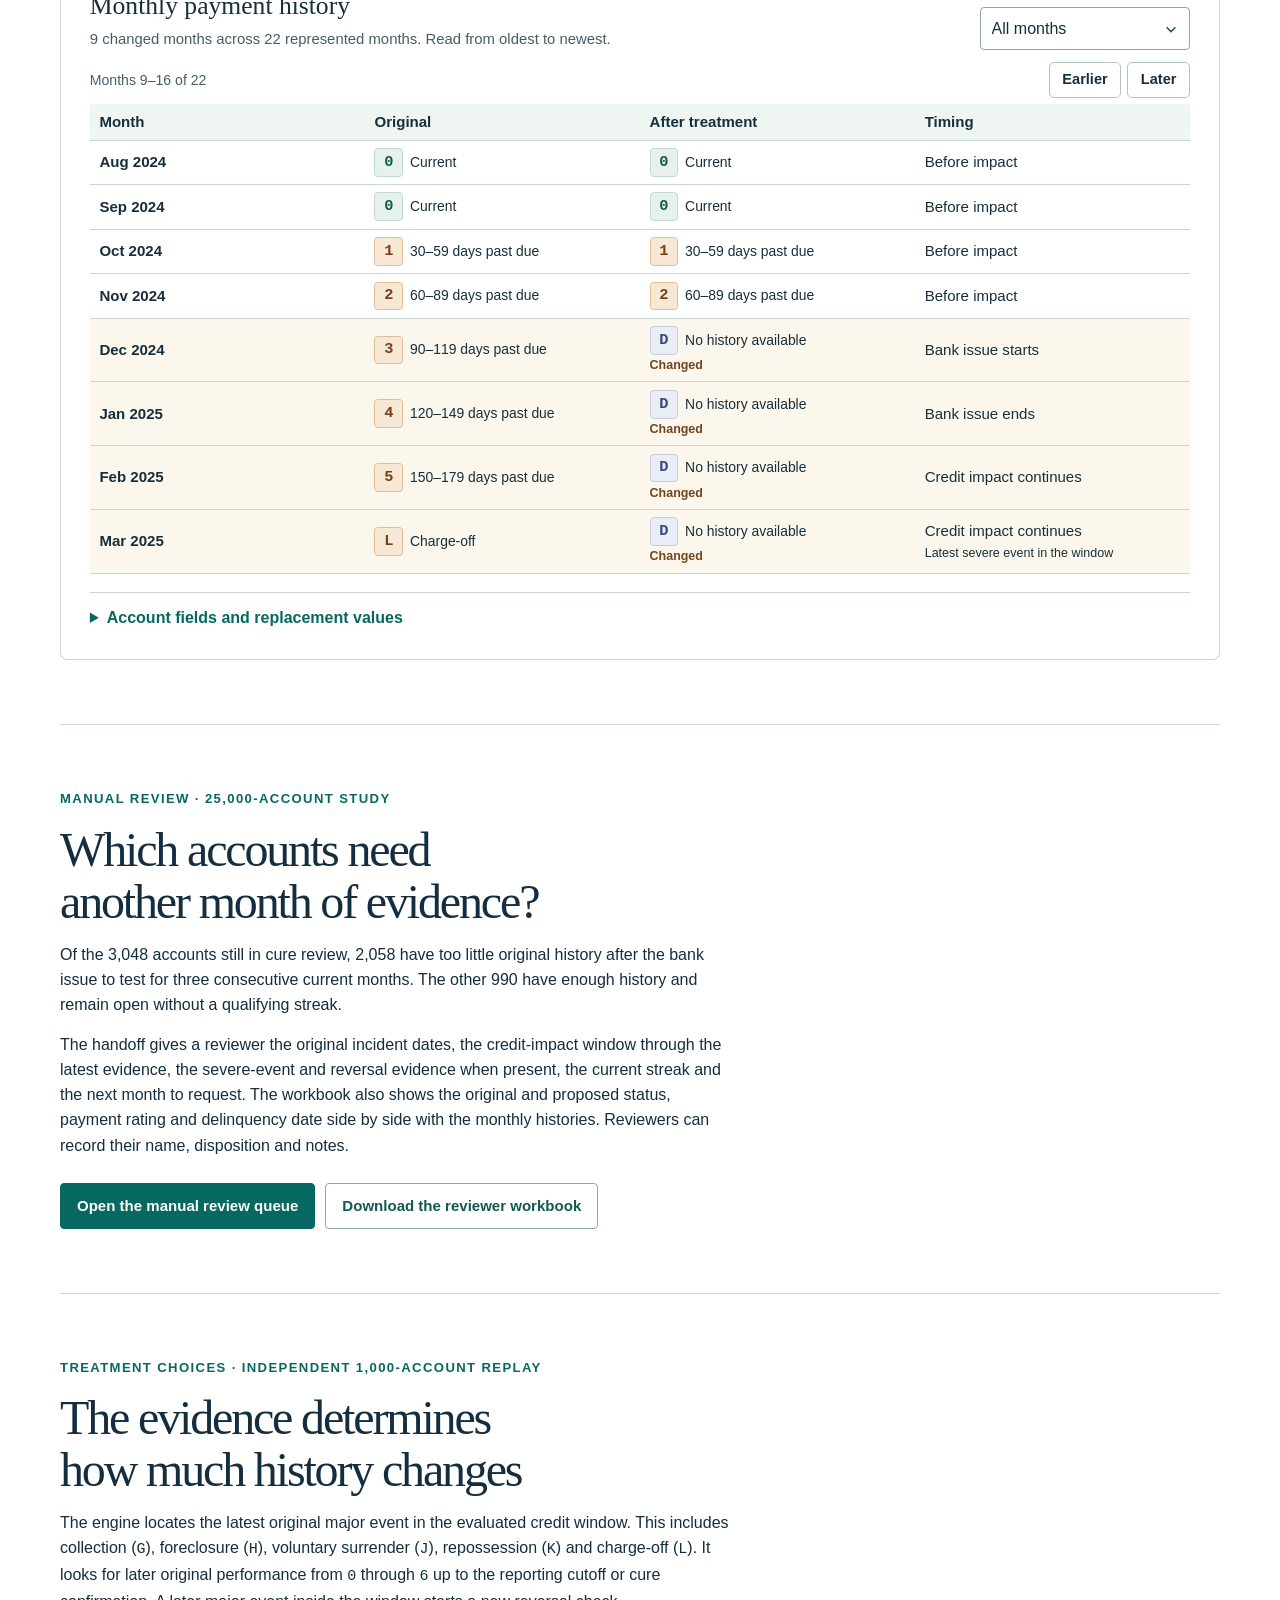
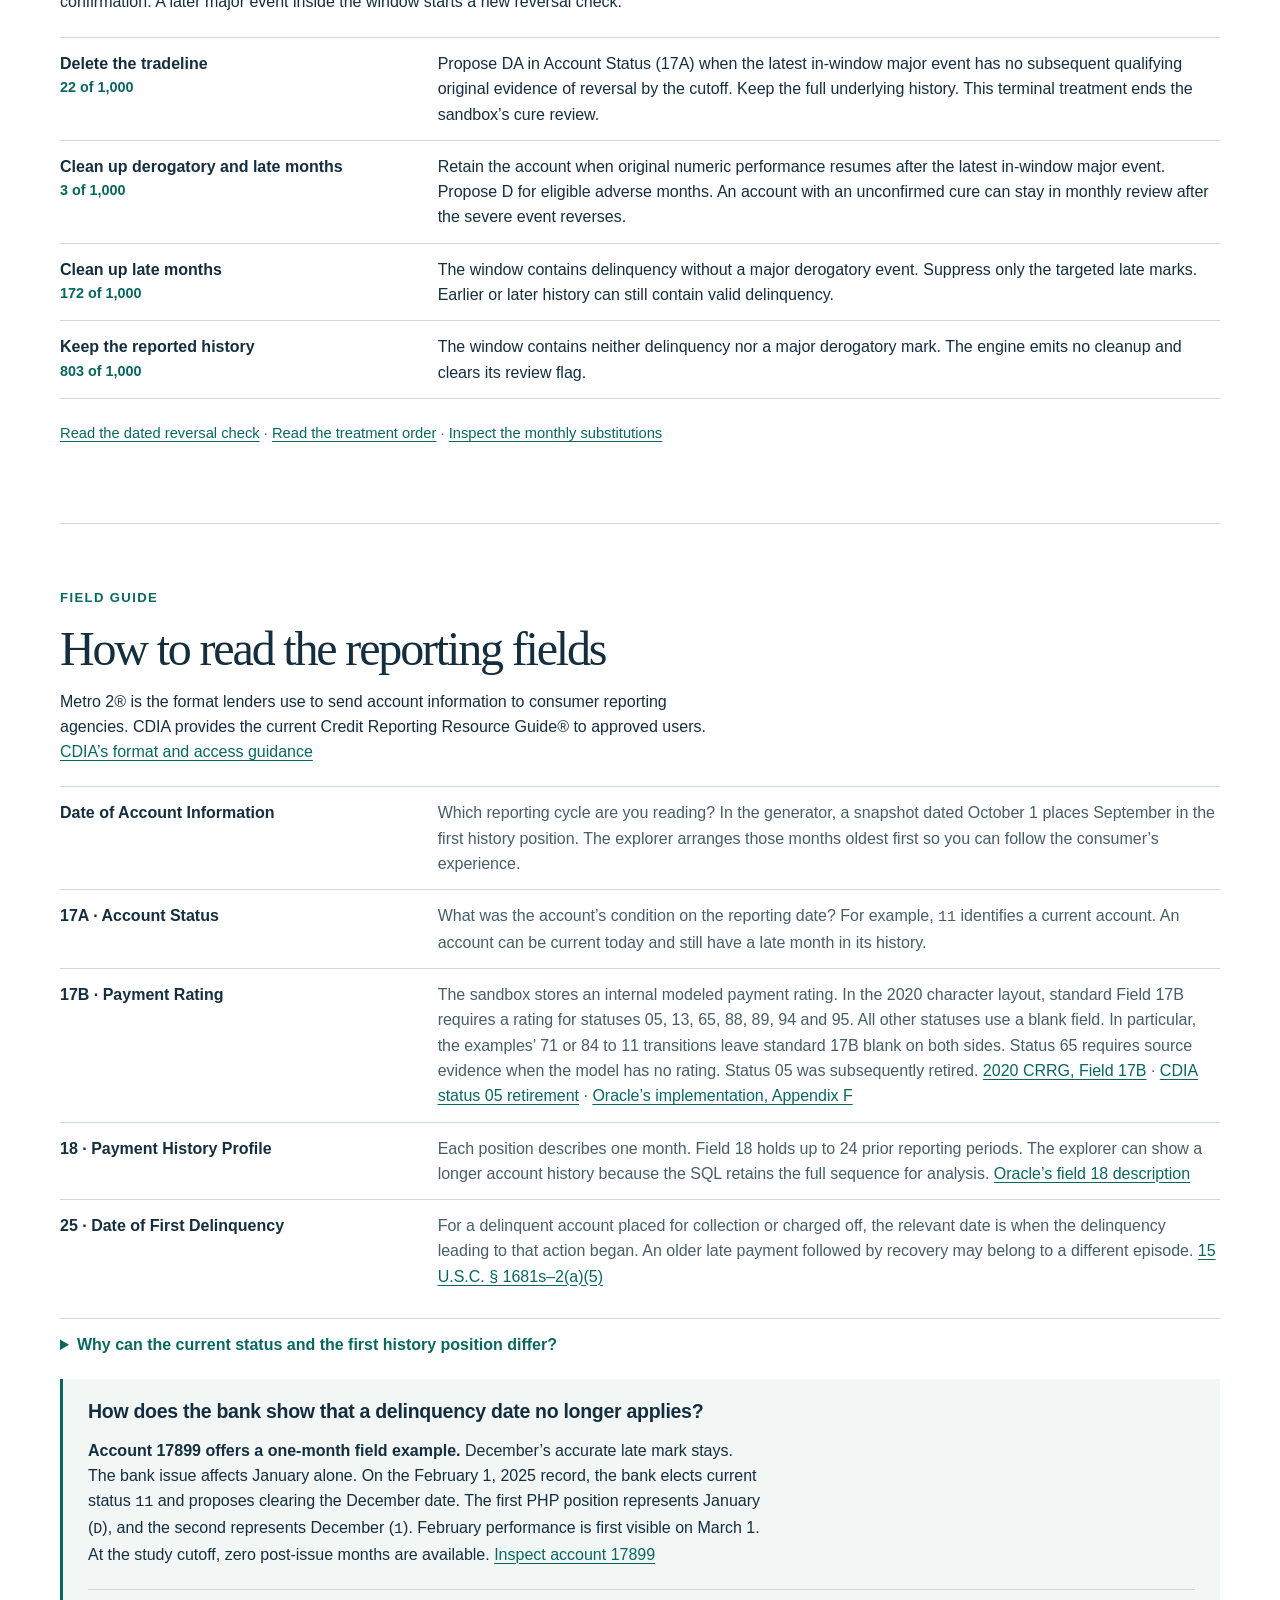
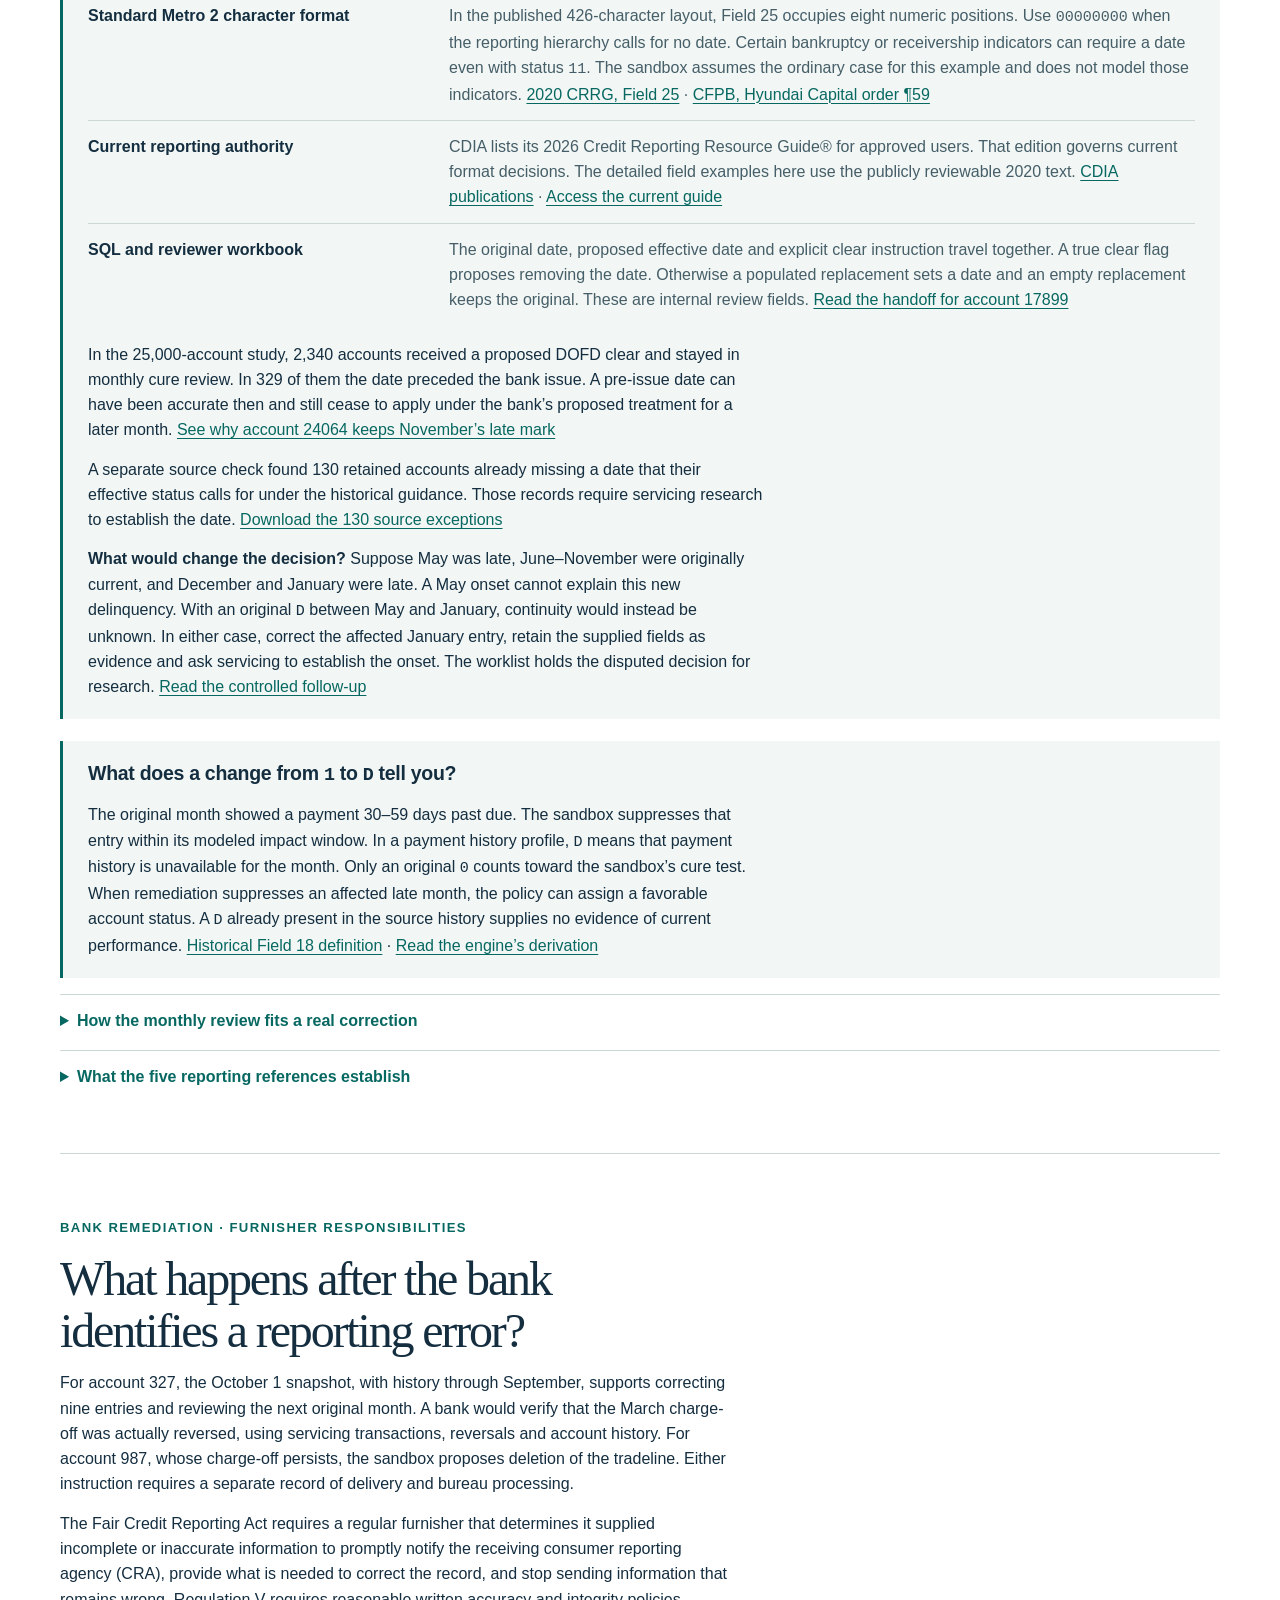
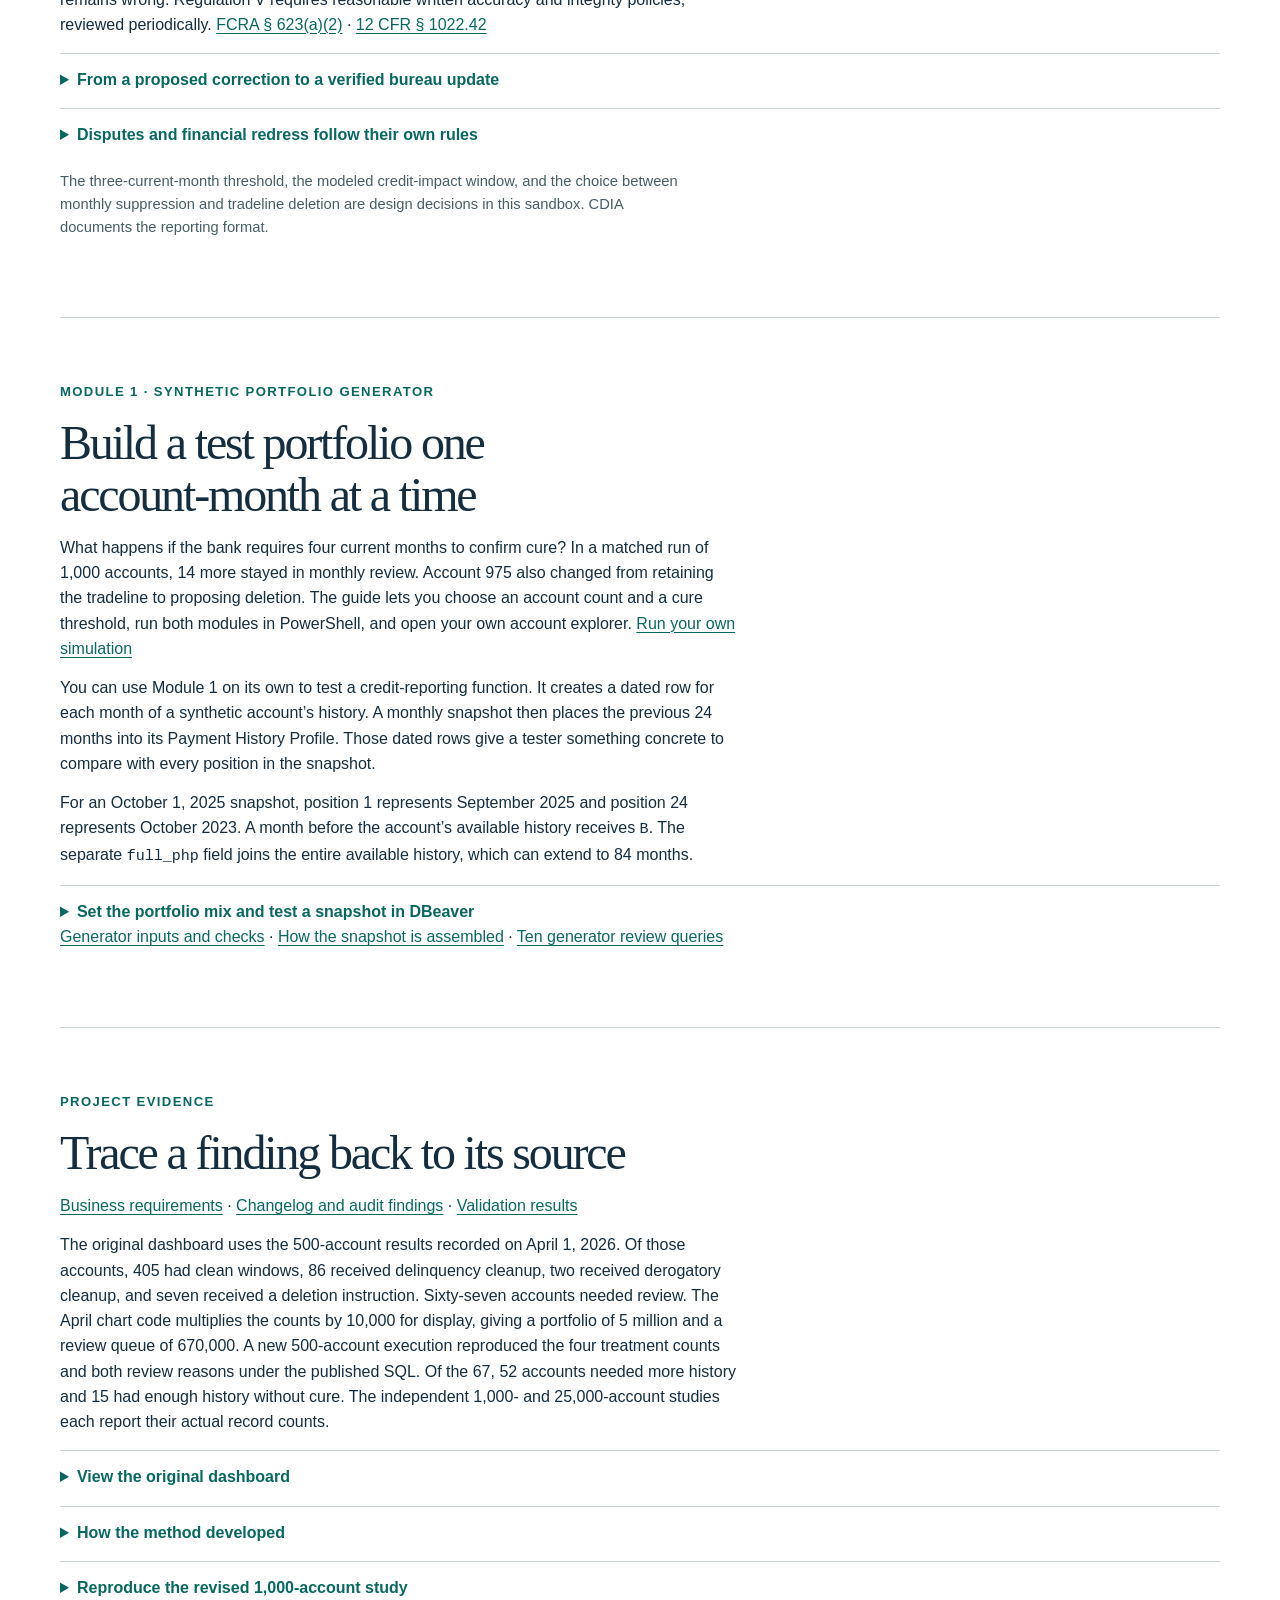
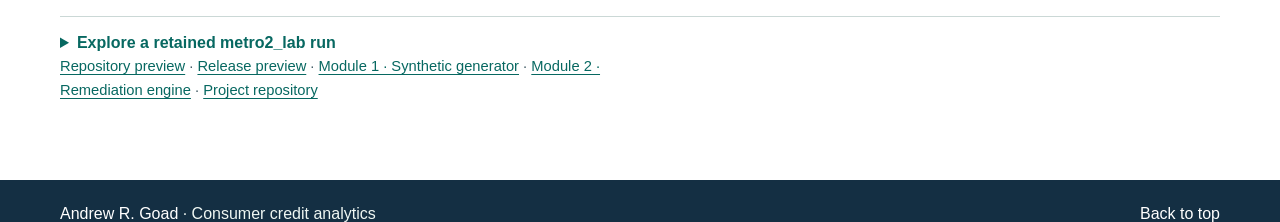
==== commit d09a2790: "Restore the AG monogram and author byline to the portfolio header" ====
--- a/docs/index.html
+++ b/docs/index.html
@@ -6,7 +6,7 @@
 </head><body id="top"><a class="skip" href="#consumer-decision">Skip to the case</a>
 <header class="portfolio-bar">
   <div class="portfolio-row">
-    <a class="portfolio-brand" href="#top">Metro 2 <span>Credit reporting</span></a>
+    <a class="portfolio-brand" href="#top"><span class="portfolio-monogram" aria-hidden="true">AG</span>Andrew R. Goad<span class="portfolio-project">Metro 2 remediation</span></a>
     <details class="portfolio-contents" id="portfolio-contents">
       <summary>Contents</summary>
       <nav aria-label="Study contents">
--- a/docs/style.css
+++ b/docs/style.css
@@ -223,7 +223,7 @@
   display: inline-flex;
   min-height: 44px;
   align-items: center;
-  gap: 12px;
+  gap: 8px;
   color: white;
   text-decoration: none;
   font-size: 17px;
@@ -231,13 +231,27 @@
   line-height: 1.2;
   white-space: nowrap;
 }
-.portfolio-brand span {
+.portfolio-project {
+  margin-left: 4px;
   border-left: 1px solid #779096;
   padding-left: 12px;
   color: #d4e2e4;
   font-size: 14px;
   font-weight: 500;
 }
+.portfolio-monogram {
+  display: inline-grid;
+  place-items: center;
+  flex: 0 0 30px;
+  width: 30px;
+  height: 30px;
+  border: 1px solid #8ba5ac;
+  background: #203f4d;
+  color: #fff;
+  font: normal 16px/1 Georgia, serif;
+  letter-spacing: -.08em;
+}
+@media (max-width: 599px) { .portfolio-project { display: none; } }
 .portfolio-contents { position: relative; margin: 0; padding: 0; border: 0; }
 .portfolio-contents > summary, .portfolio-contents[open] > summary {
   display: flex;
@@ -299,7 +313,5 @@
 @media print { .portfolio-bar { display: none; } }
 @media (max-width: 360px) {
   .portfolio-row { gap: 6px; }
-  .portfolio-brand { gap: 6px; font-size: 16px; }
-  .portfolio-brand span { padding-left: 6px; font-size: 13px; }
   .portfolio-contents > summary, .portfolio-contents[open] > summary { gap: 7px; padding-inline: 6px; }
 }
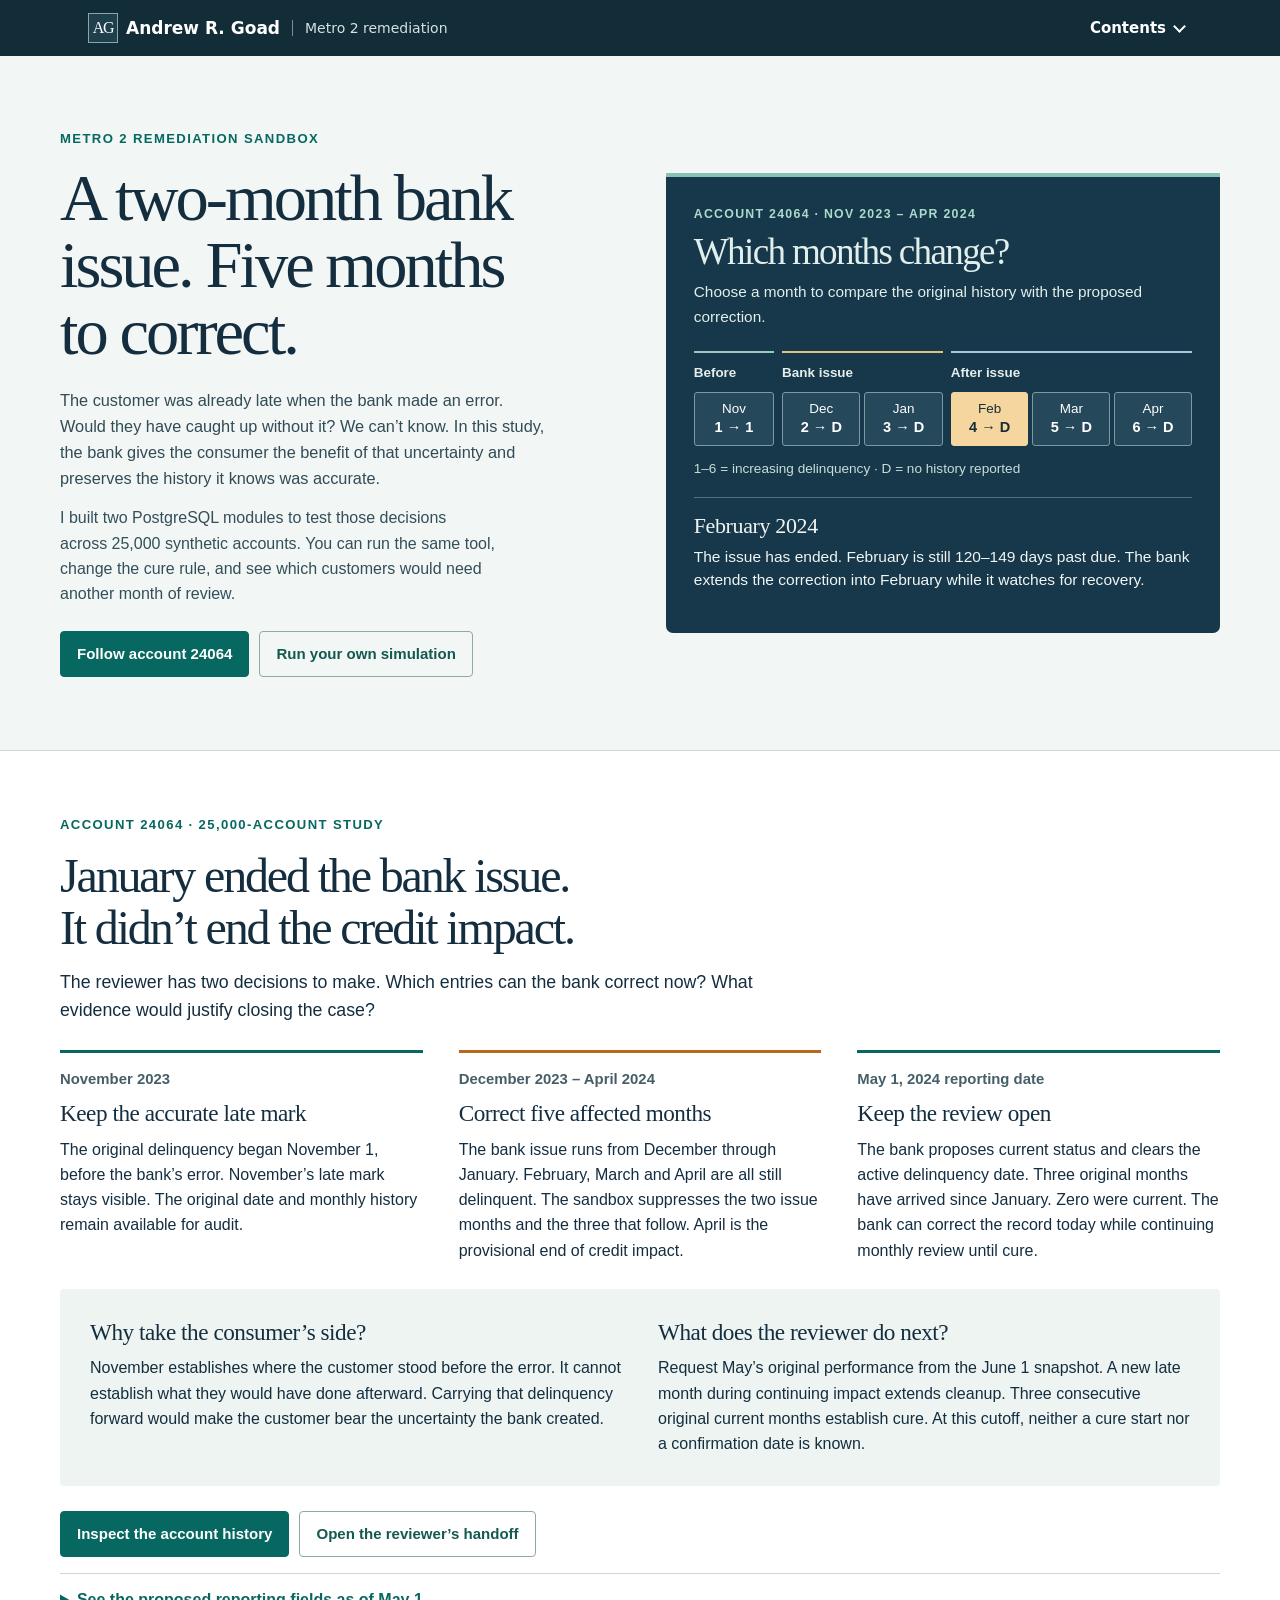
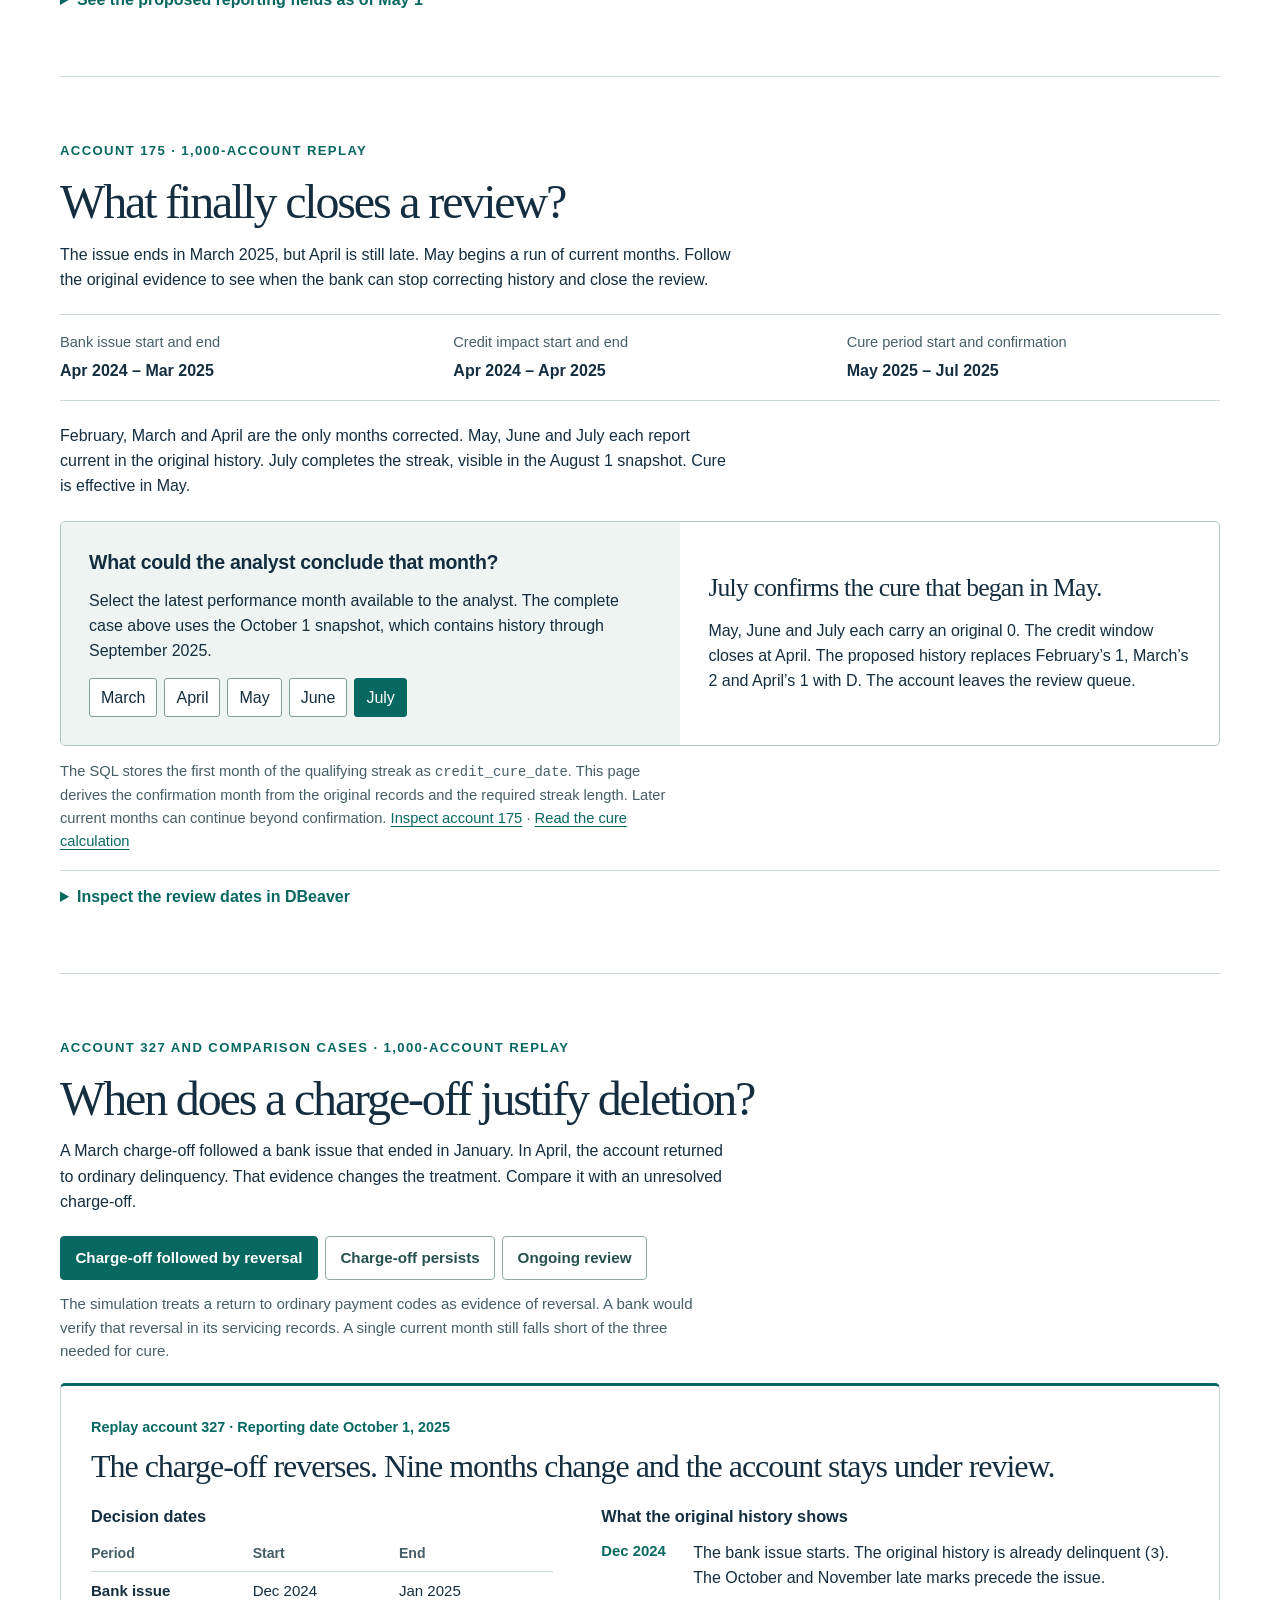
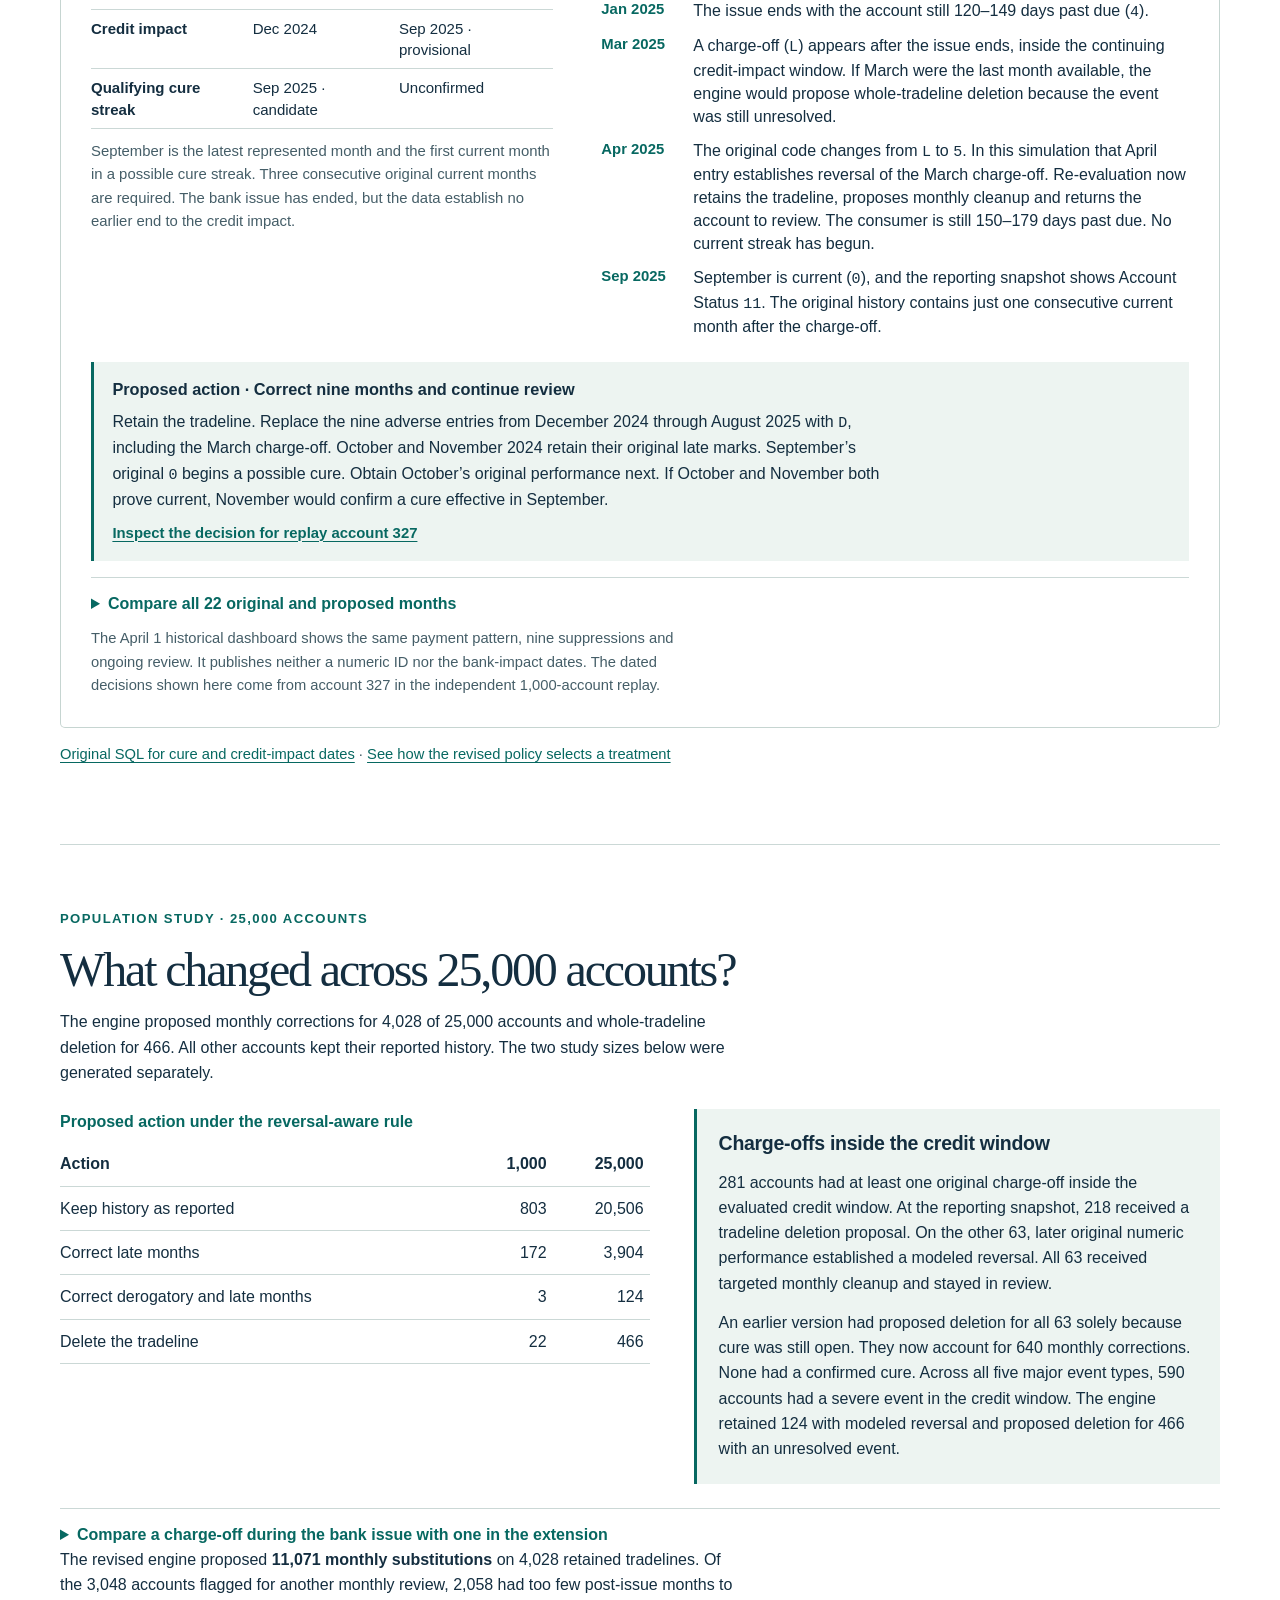
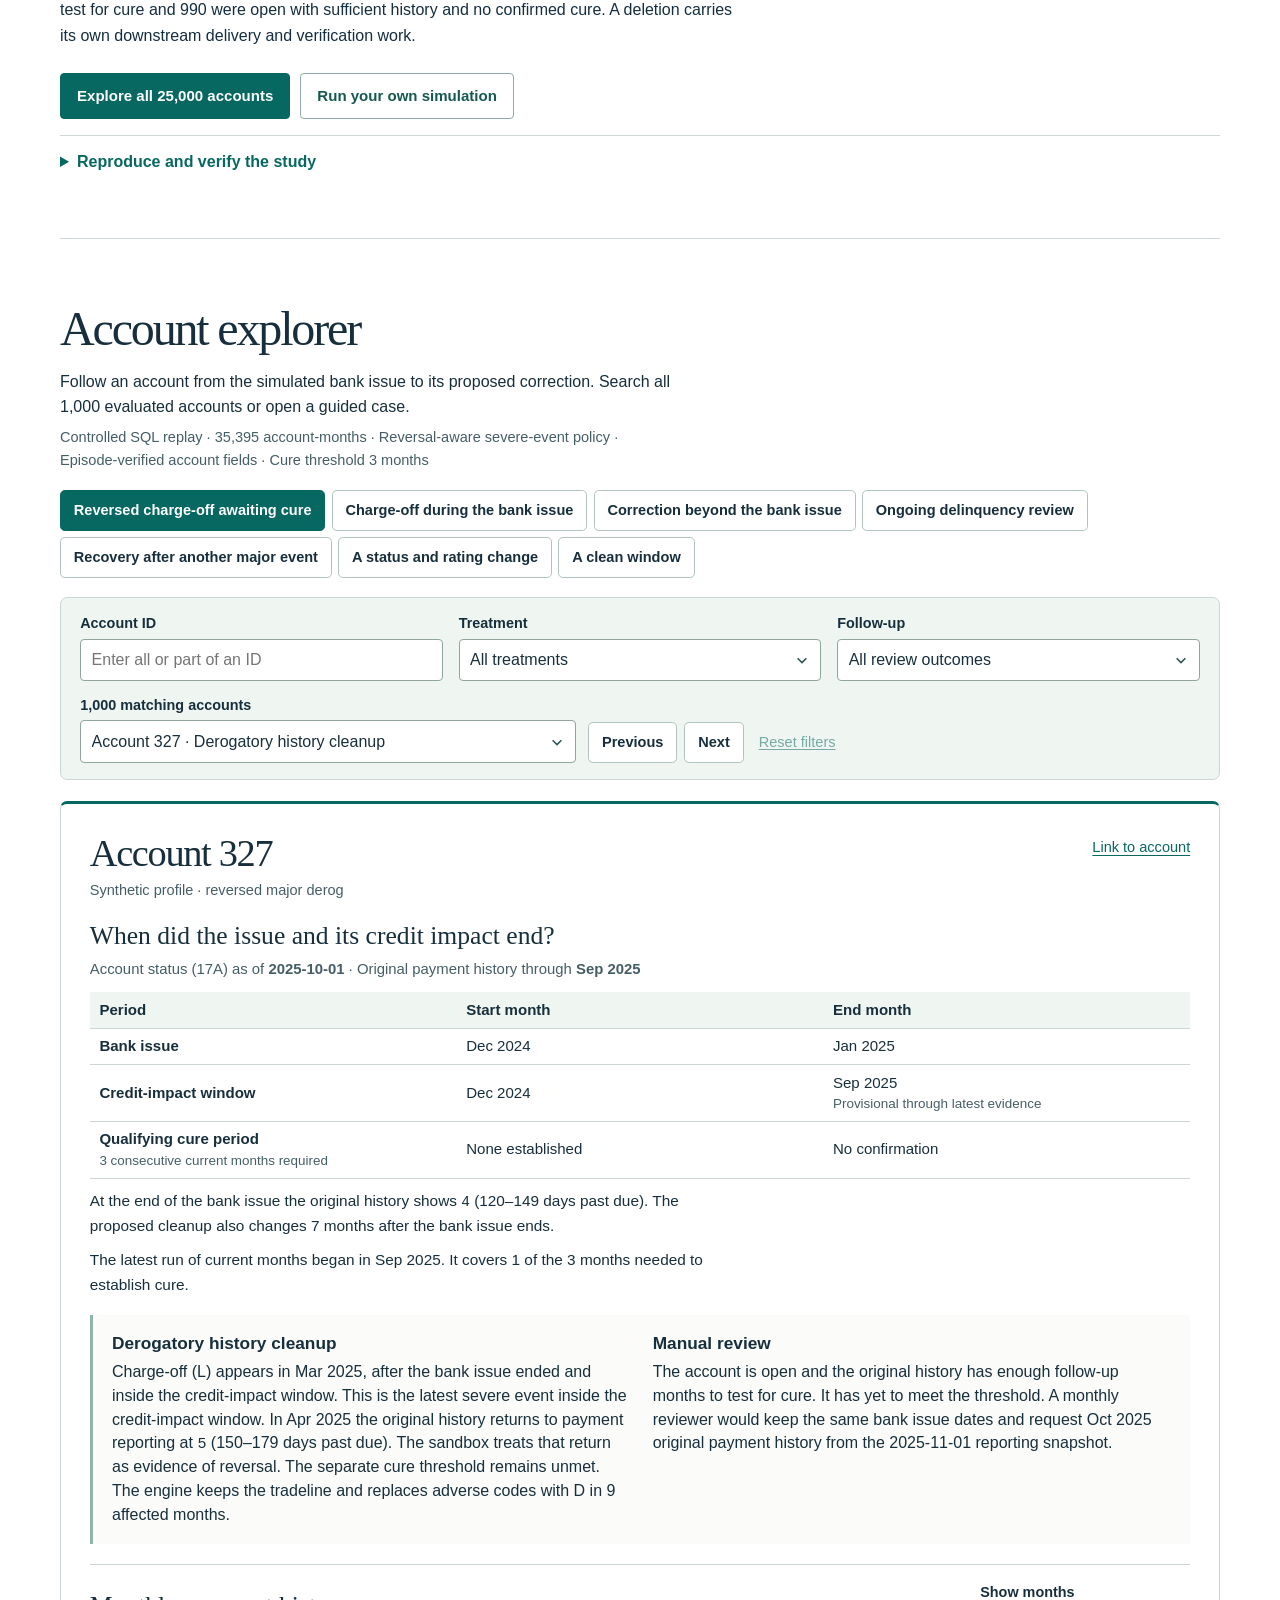
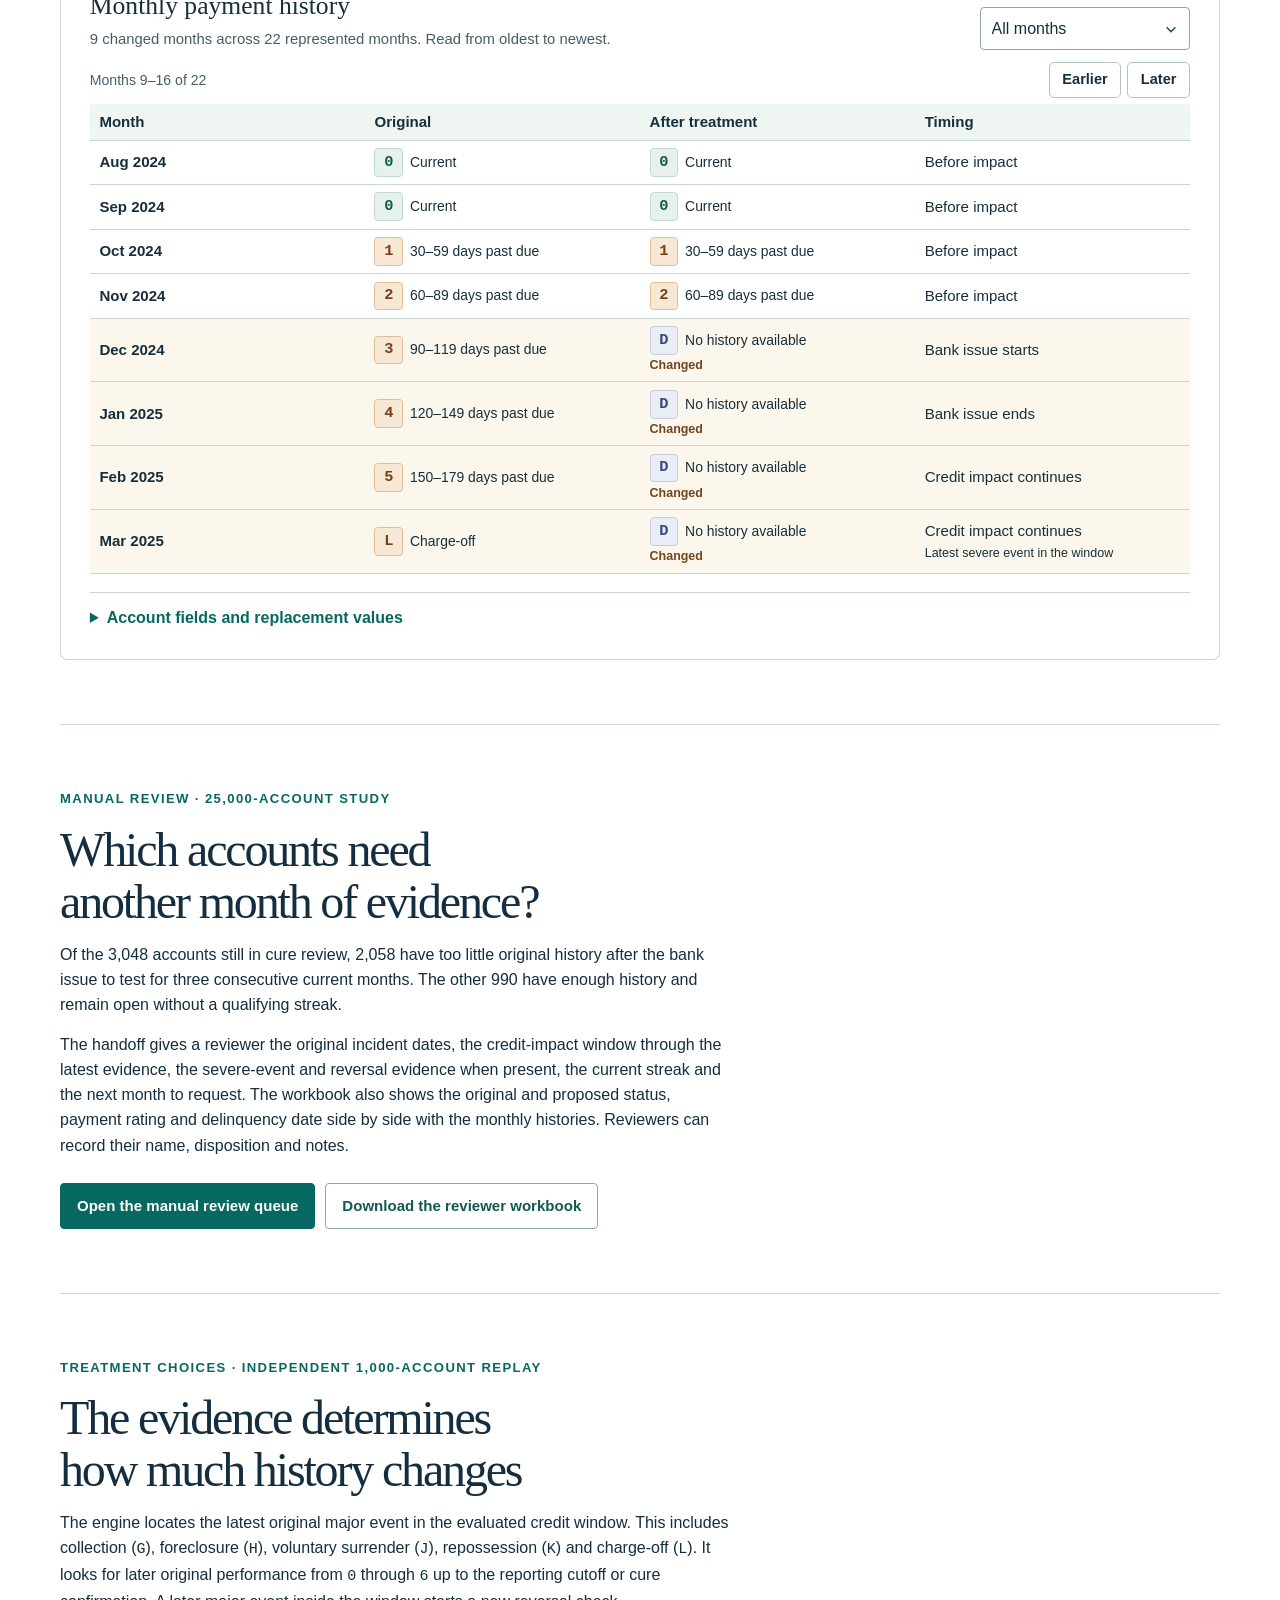
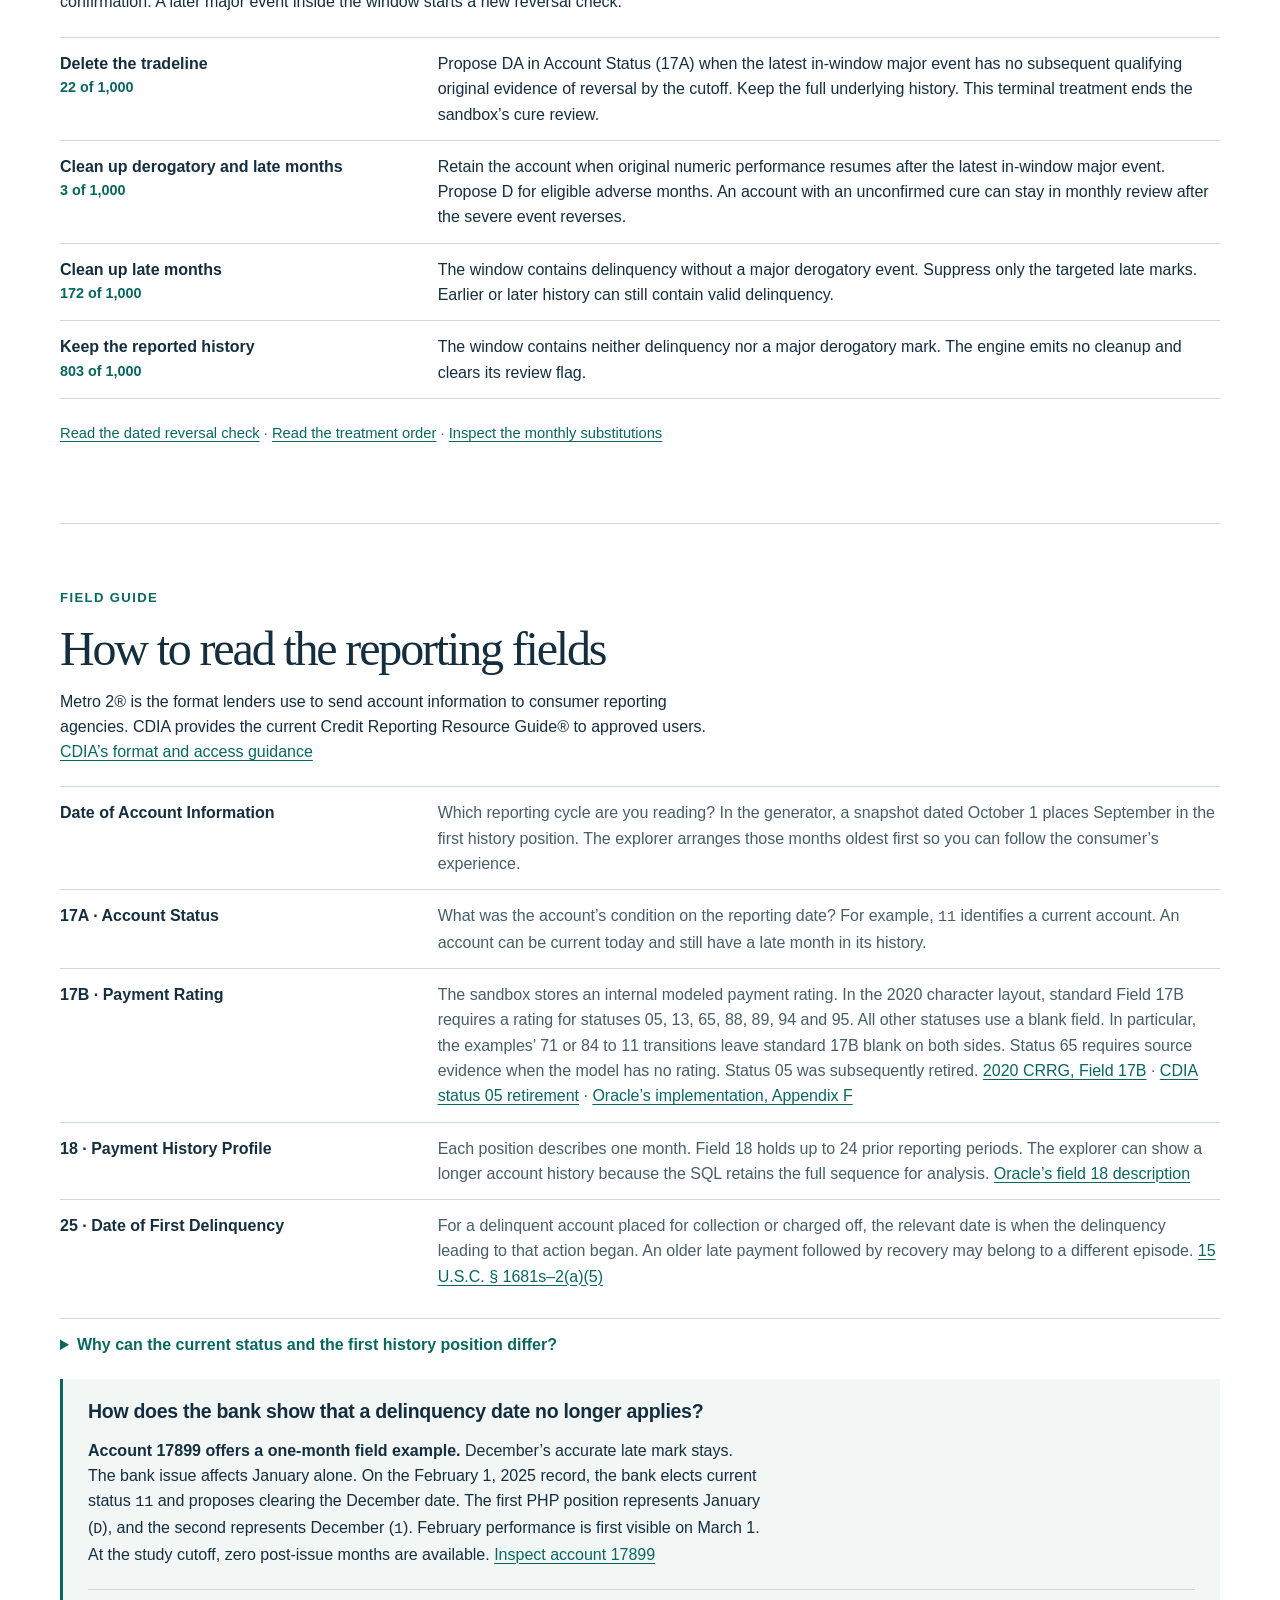
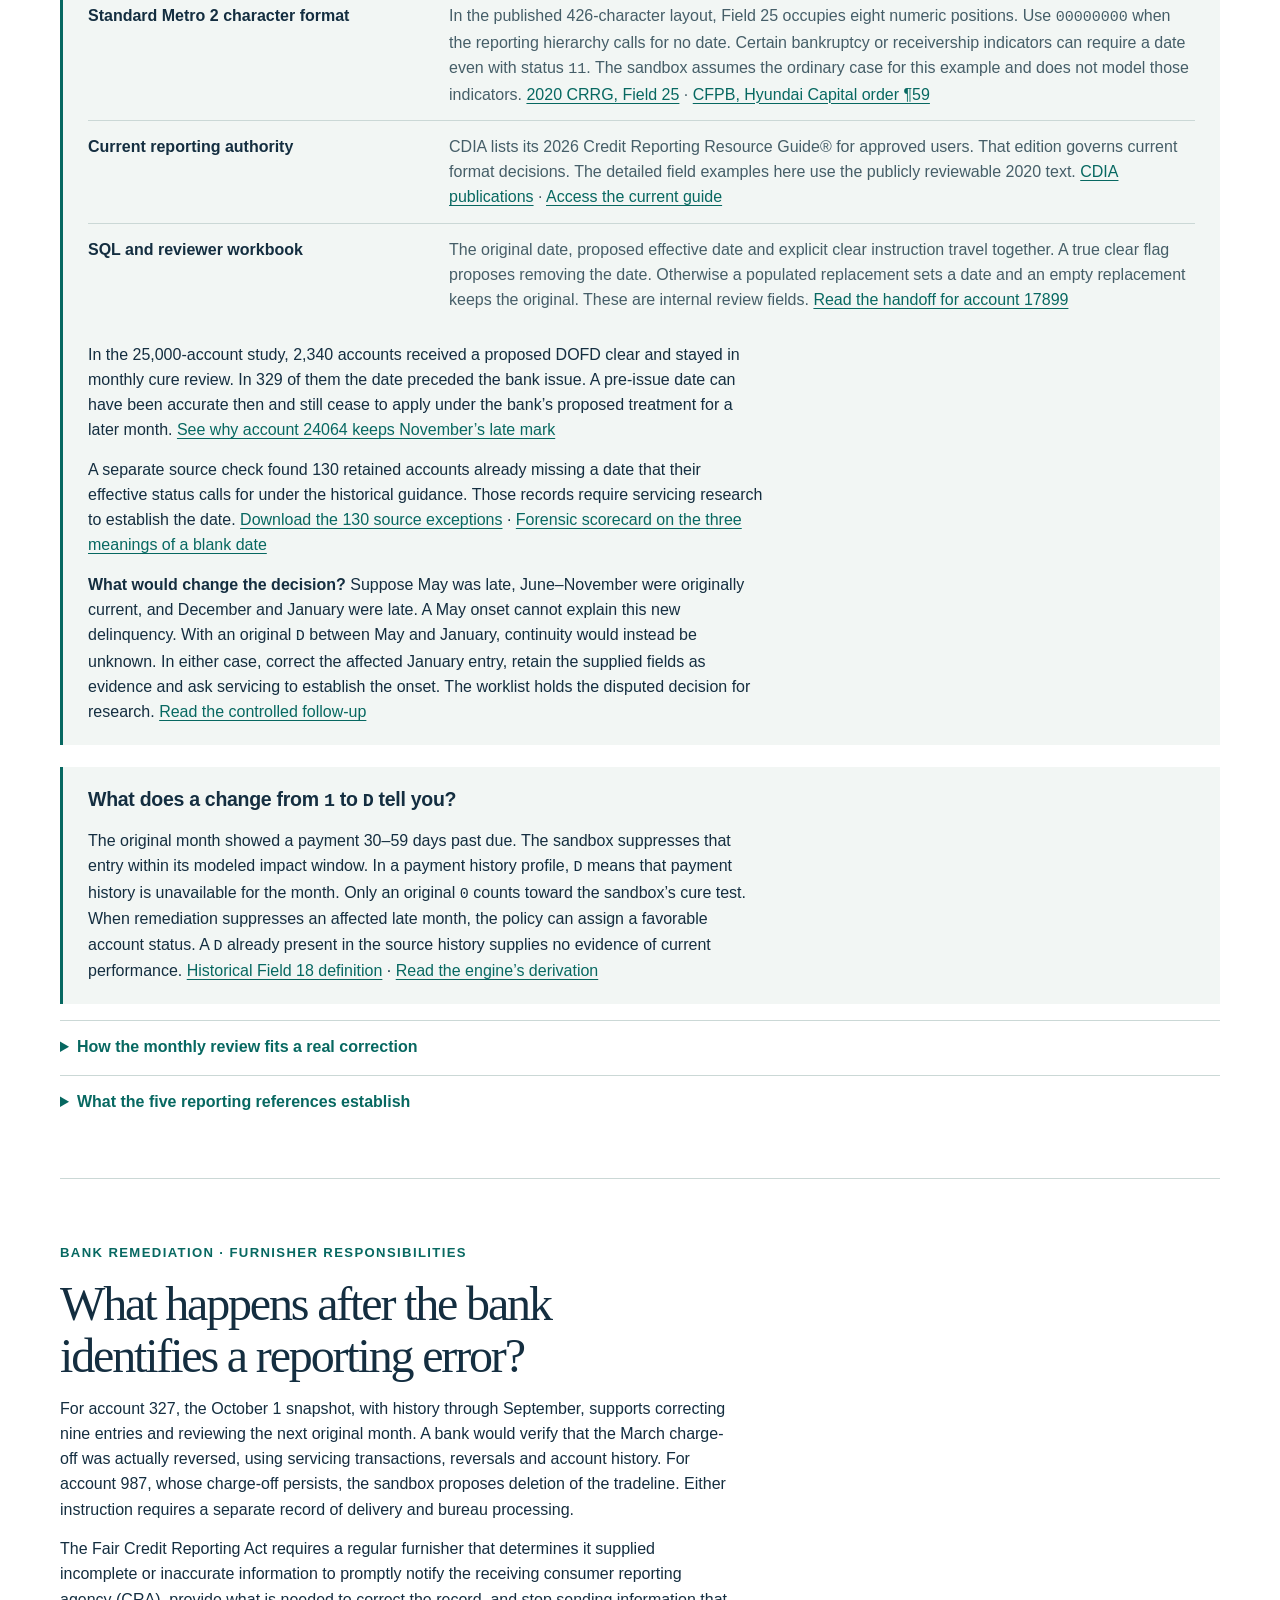
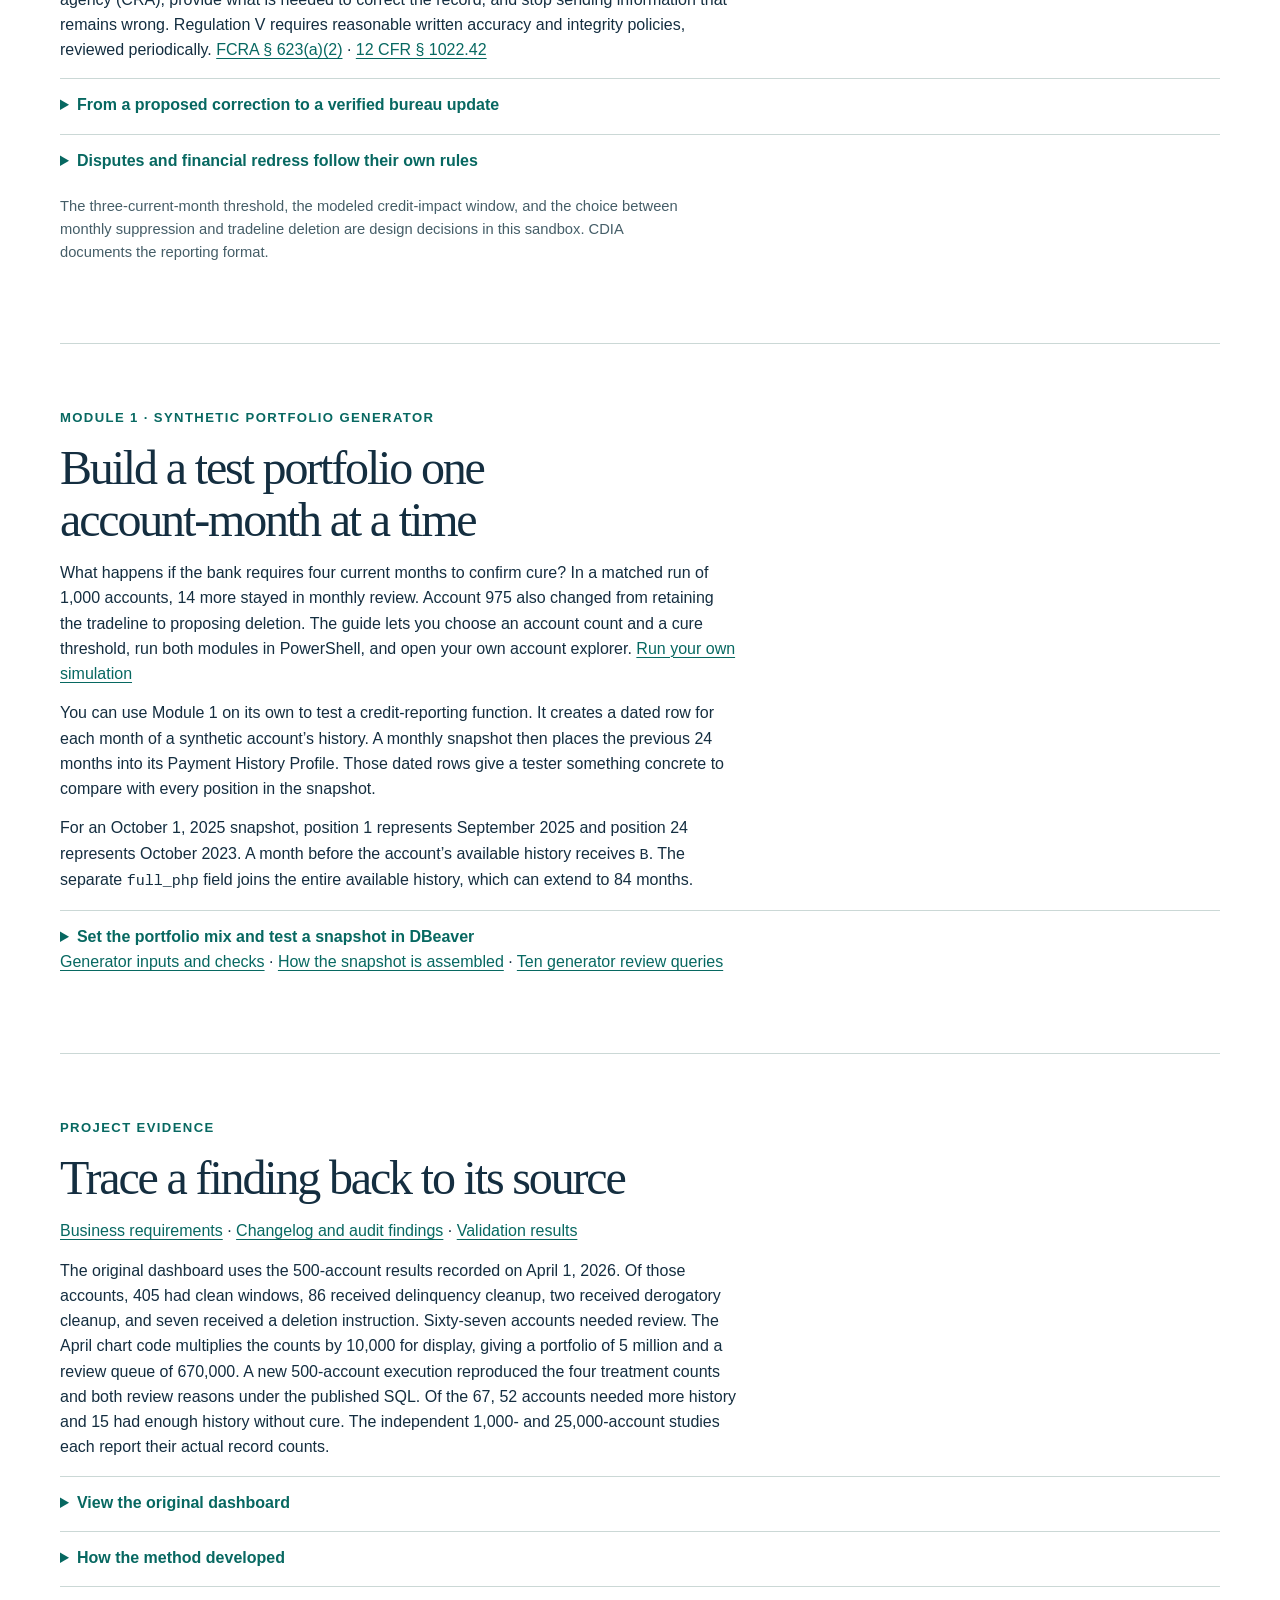
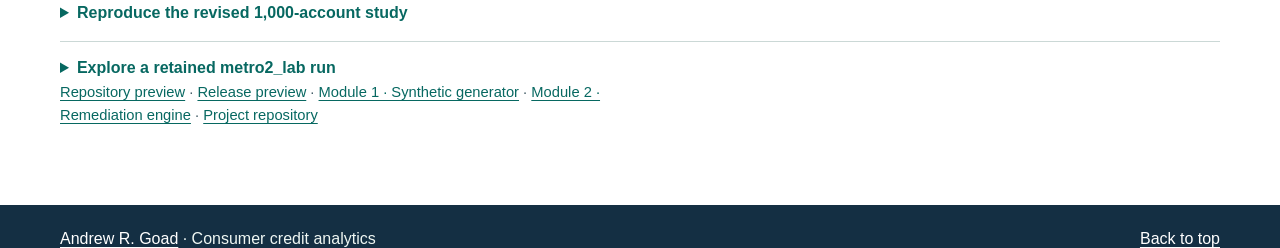
==== commit cb5d08bb: "Link Field 25 research and the review handoff to the forensic scorecard" ====
--- a/docs/index.html
+++ b/docs/index.html
@@ -216,7 +216,7 @@
       <div><dt>SQL and reviewer workbook</dt><dd>The original date, proposed effective date and explicit clear instruction travel together. A true clear flag proposes removing the date. Otherwise a populated replacement sets a date and an empty replacement keeps the original. These are internal review fields. <a href="manual-review/index.html#account=17899">Read the handoff for account 17899</a></dd></div>
     </dl>
     <p>In the 25,000-account study, 2,340 accounts received a proposed DOFD clear and stayed in monthly cure review. In 329 of them the date preceded the bank issue. A pre-issue date can have been accurate then and still cease to apply under the bank’s proposed treatment for a later month. <a href="#consumer-decision">See why account 24064 keeps November’s late mark</a></p>
-    <p>A separate source check found 130 retained accounts already missing a date that their effective status calls for under the historical guidance. Those records require servicing research to establish the date. <a href="downloads/Metro2_Field25_Source_Exceptions_25000.csv" download>Download the 130 source exceptions</a></p>
+    <p>A separate source check found 130 retained accounts already missing a date that their effective status calls for under the historical guidance. Those records require servicing research to establish the date. <a href="downloads/Metro2_Field25_Source_Exceptions_25000.csv" download>Download the 130 source exceptions</a> · <a href="https://andrew-goad.github.io/forensic-data-integrity/#case-metro2">Forensic scorecard on the three meanings of a blank date</a></p>
   <p><strong>What would change the decision?</strong> Suppose May was late, June–November were originally current, and December and January were late. A May onset cannot explain this new delinquency. With an original <code>D</code> between May and January, continuity would instead be unknown. In either case, correct the affected January entry, retain the supplied fields as evidence and ask servicing to establish the onset. The worklist holds the disputed decision for research. <a href="retest.html#episode">Read the controlled follow-up</a></p></article>
   <aside class="guide-note" aria-labelledby="suppression-title">
     <h3 id="suppression-title">What does a change from <code>1</code> to <code>D</code> tell you?</h3>
